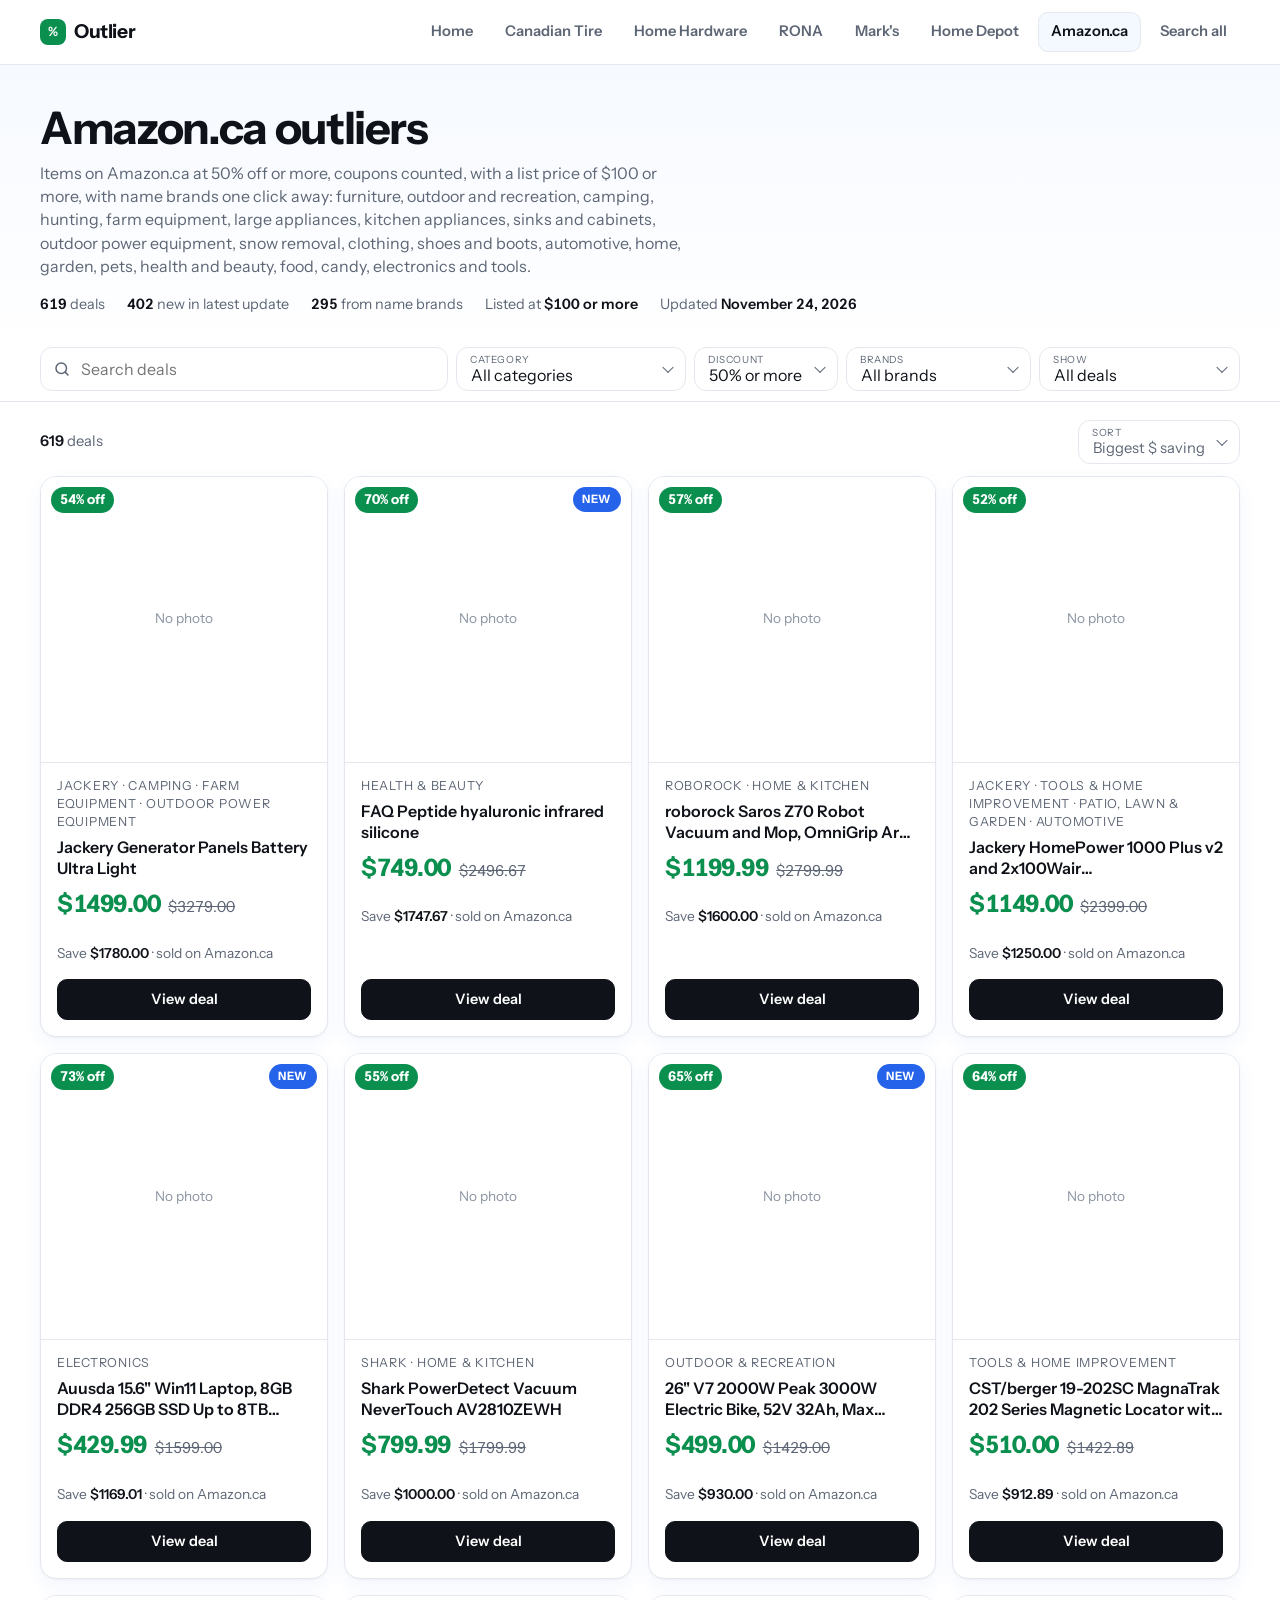
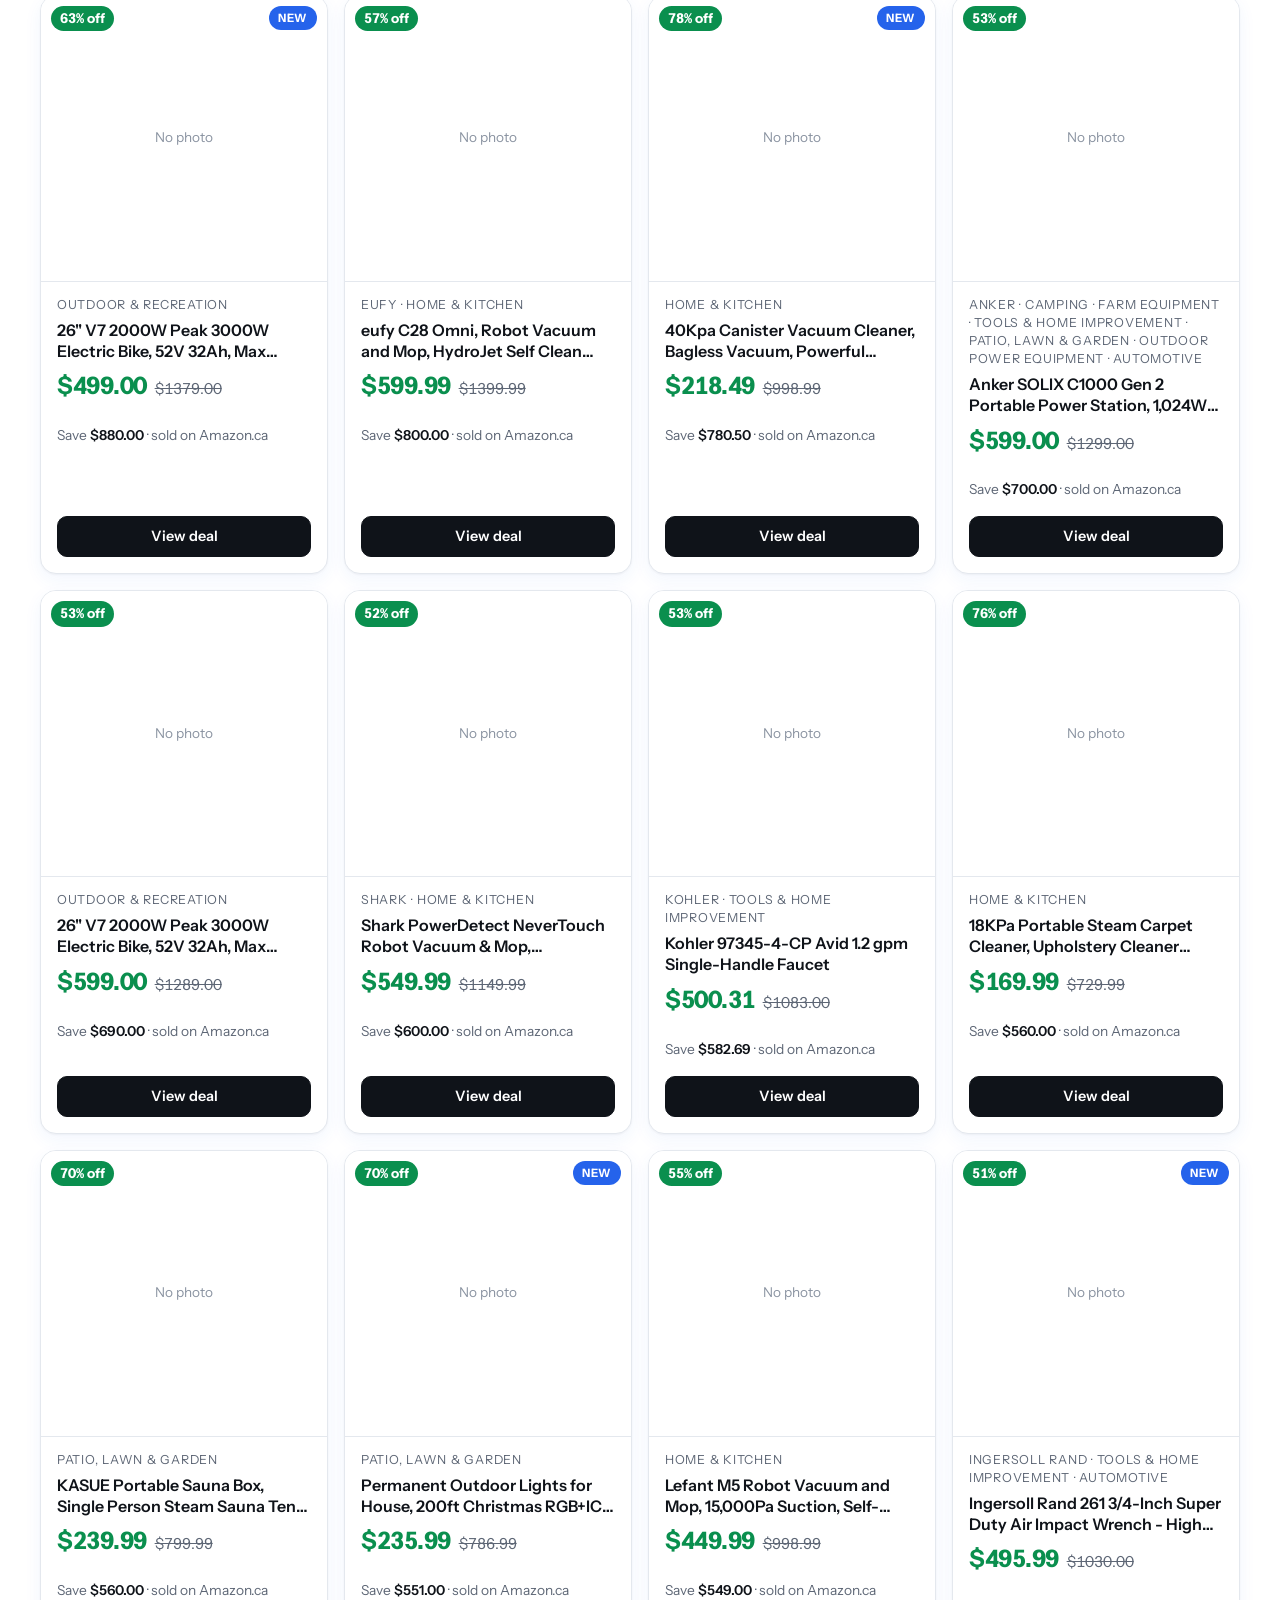
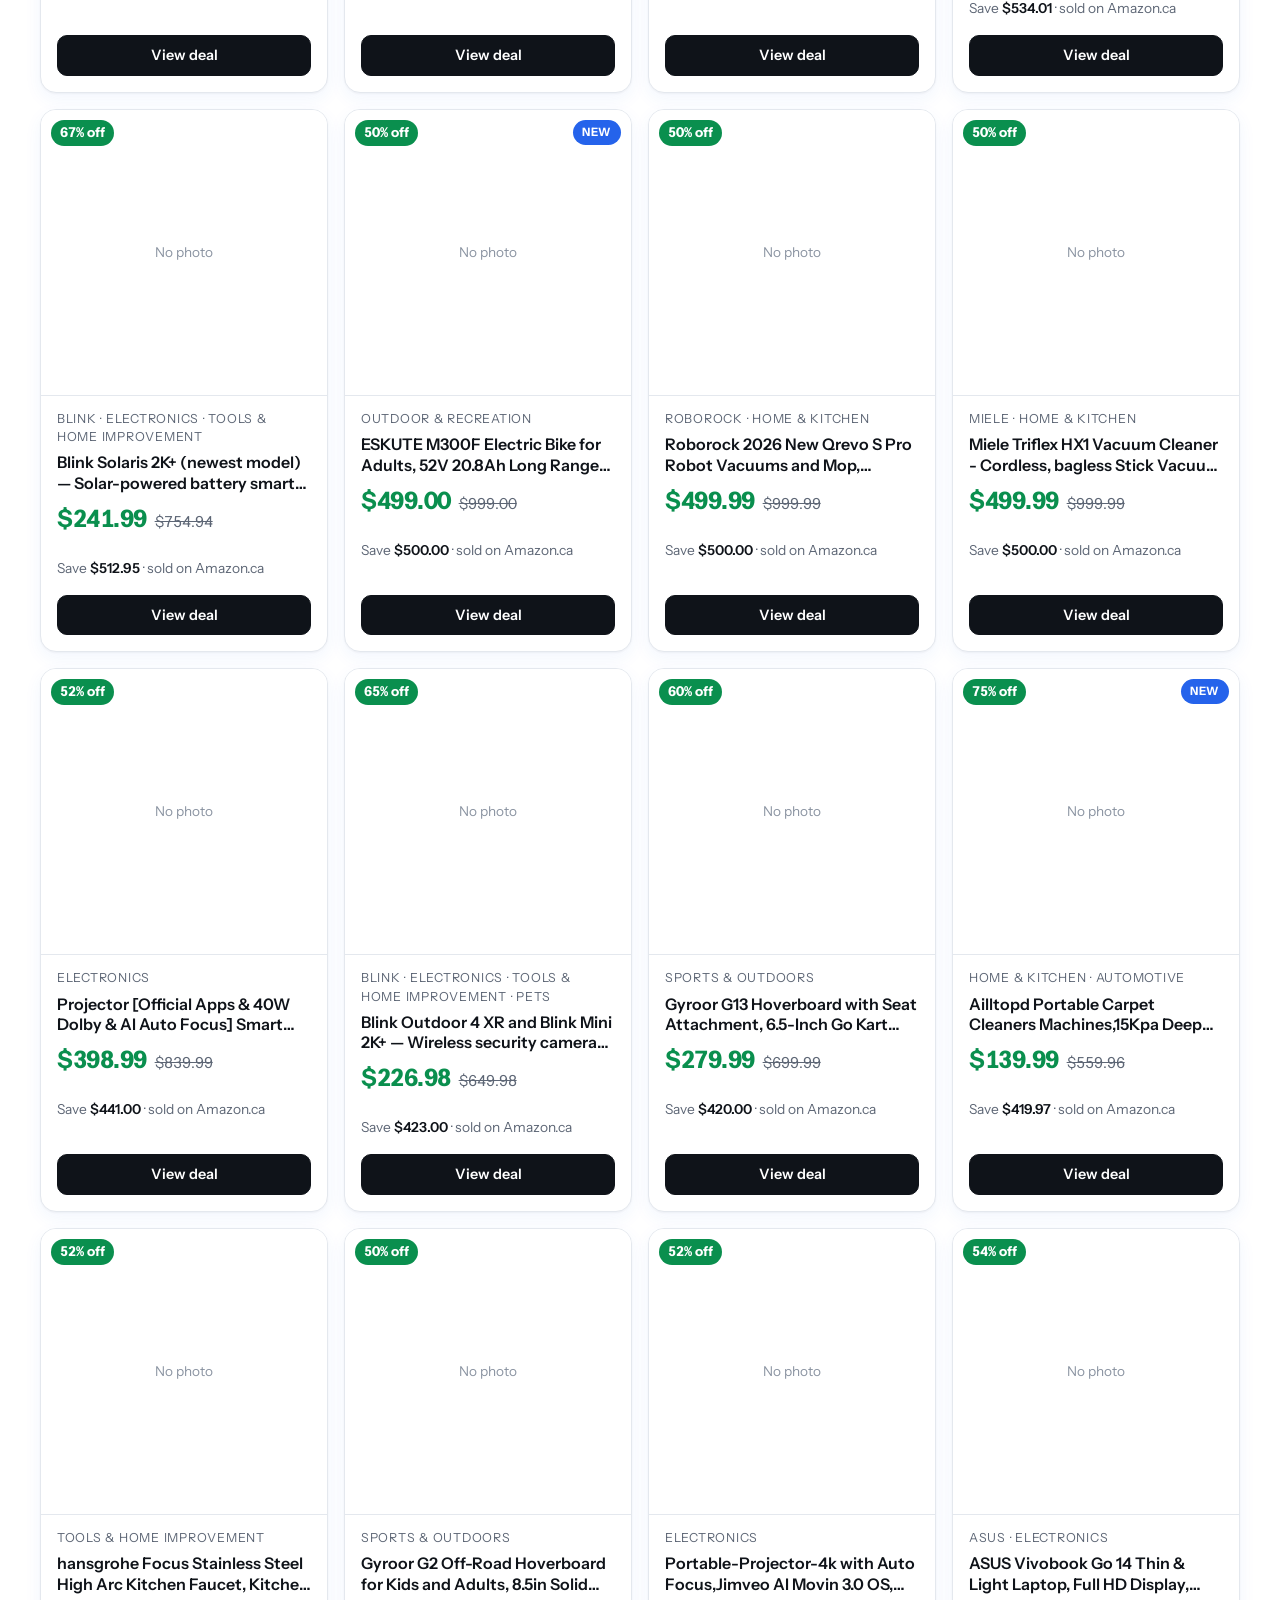
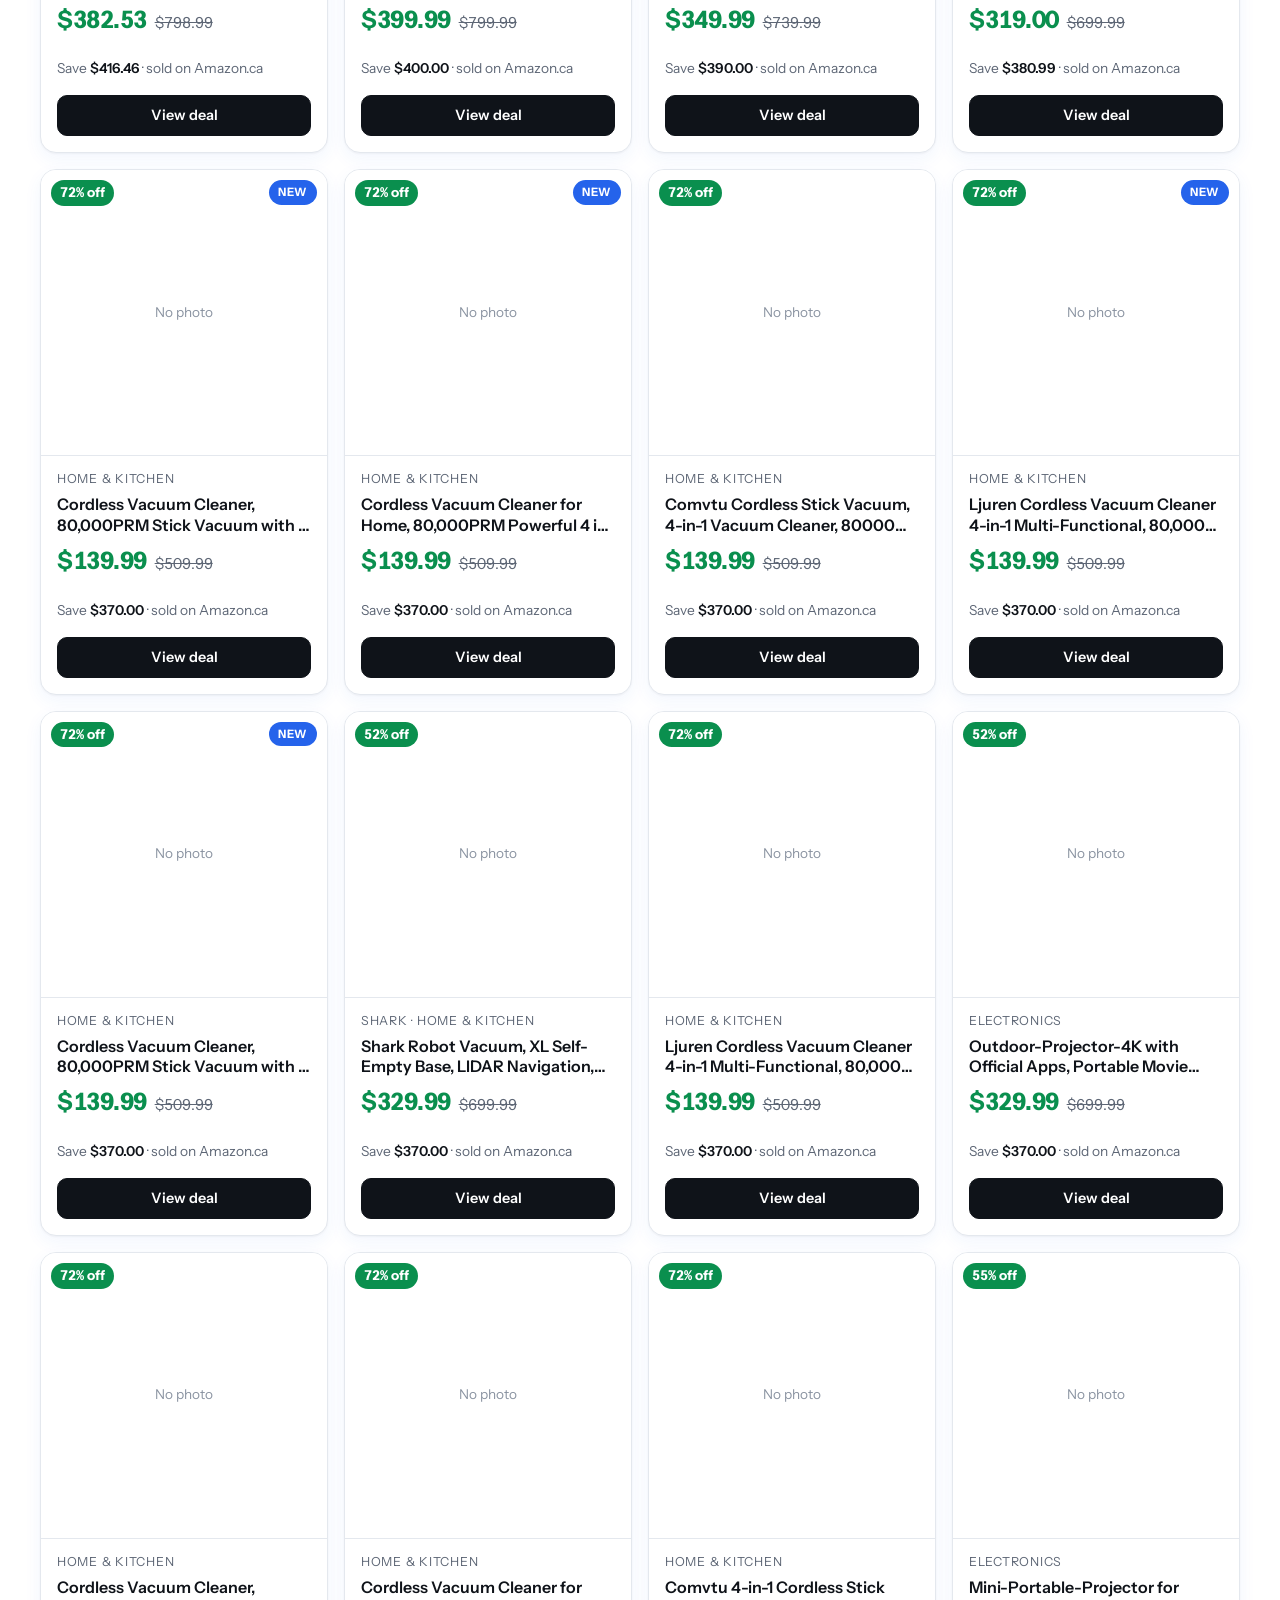
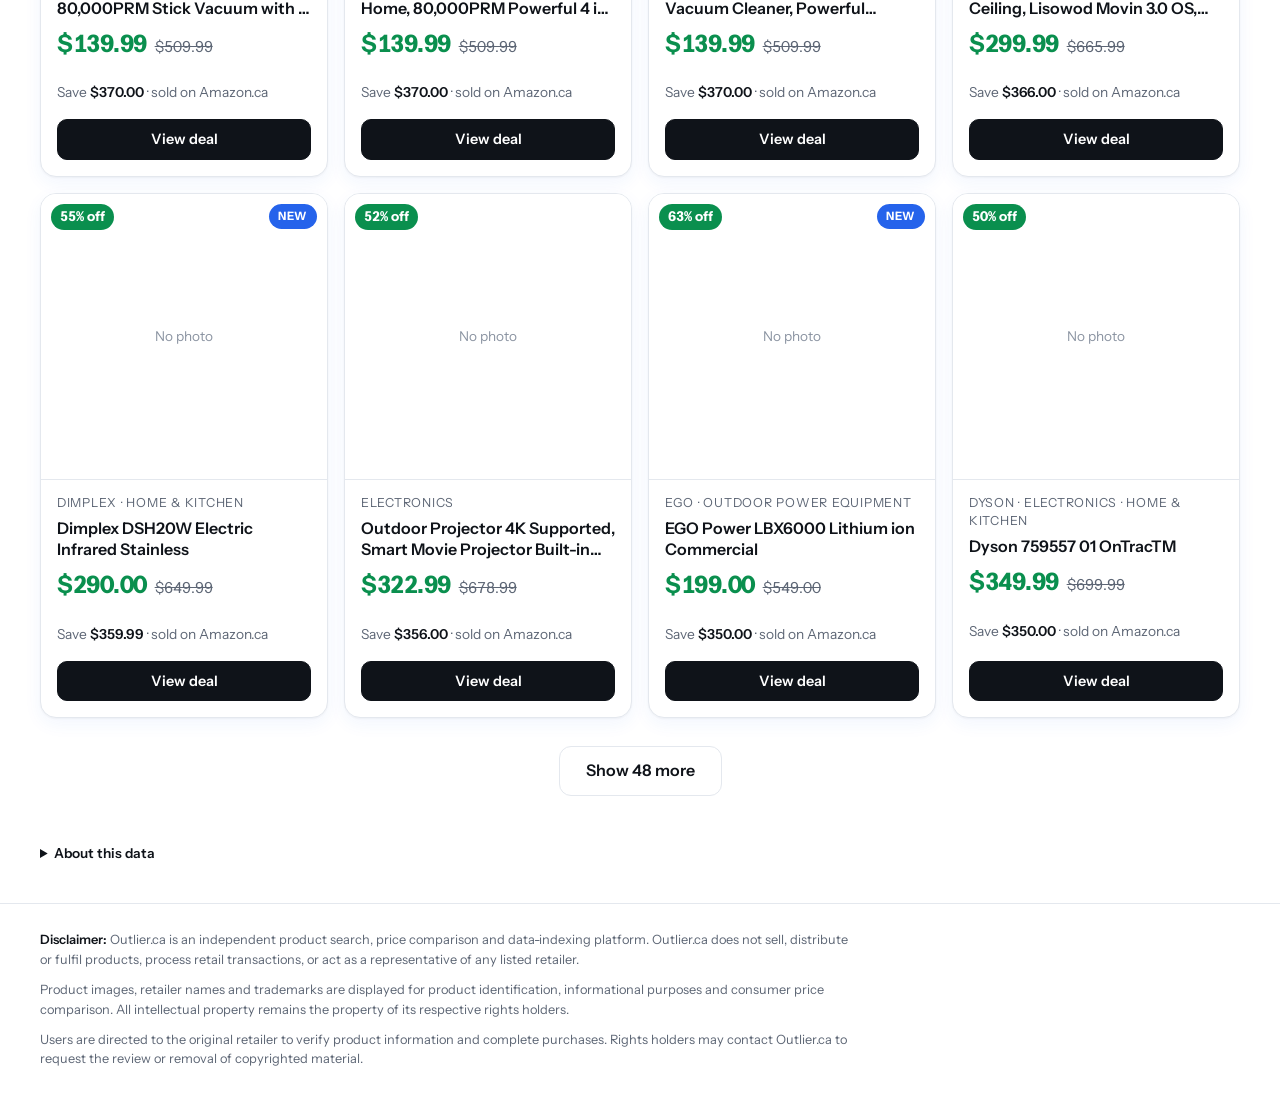
==== amazon/index.html @ 8cca106b "Amazon: add food and candy (search groups, Grocery dept, stricter list-price cap) Co-Authored-By: Cl" ====
<!DOCTYPE html>
<html lang="en">
<head>
<meta charset="utf-8">
<meta name="viewport" content="width=device-width, initial-scale=1">
<title>Amazon.ca deals at 50% off or more, items listed at $100 or more | Outlier</title>
<meta name="description" content="Items on Amazon.ca at 50% off or more (coupons counted) with a list price of $100 or more: furniture, outdoor, camping, hunting, farm equipment, large appliances, kitchen appliances, sinks and cabinets, outdoor power equipment, snow removal, clothing, shoes and boots, automotive, home, garden, pets, health and beauty, food, candy, electronics and tools.">
<link rel="preconnect" href="https://fonts.googleapis.com">
<link rel="preconnect" href="https://fonts.gstatic.com" crossorigin>
<link href="https://fonts.googleapis.com/css2?family=Instrument+Sans:wght@400;500;600;700&display=swap" rel="stylesheet">
<link rel="stylesheet" href="../assets/site.css?v=5">
</head>
<body>
<header class="site">
  <div class="wrap">
    <a class="brand-link" href="../"><i aria-hidden="true"></i>Outlier</a>
    <nav class="menu" id="menu" aria-label="Stores"></nav>
  </div>
</header>
<script src="../assets/nav.js?v=3" data-base="../" data-here="amazon" defer></script>

<header class="wrap hero">
  <h1>Amazon.ca outliers</h1>
  <p>Items on Amazon.ca at 50% off or more, coupons counted, with a list price of $100 or more, with name brands one click away: furniture, outdoor and recreation, camping, hunting, farm equipment, large appliances, kitchen appliances, sinks and cabinets, outdoor power equipment, snow removal, clothing, shoes and boots, automotive, home, garden, pets, health and beauty, food, candy, electronics and tools.</p>
  <div class="stats" id="stats" aria-live="polite">Loading deals…</div>
</header>

<section class="controls" aria-label="Filters">
  <div class="wrap">
    <div class="row">
      <label class="search">
        <span class="sr" hidden>Search</span>
        <svg viewBox="0 0 24 24" fill="none" stroke="currentColor" stroke-width="2" stroke-linecap="round" aria-hidden="true"><circle cx="11" cy="11" r="7"/><path d="m20 20-3.5-3.5"/></svg>
        <input type="search" id="q" placeholder="Search deals" autocomplete="off" aria-label="Search products, brands or SKUs">
      </label>
      <div class="sel labeled cat"><span class="tag">Category</span><select id="cat" aria-label="Category"></select></div>
      <div class="sel labeled"><span class="tag">Discount</span><select id="minpct" aria-label="Minimum discount">
        <option value="50" selected>50% or more</option>
        <option value="60">60% or more</option>
        <option value="70">70% or more</option>
        <option value="80">80% or more</option>
        <option value="90">90% or more</option>
      </select></div>
      <div class="sel labeled"><span class="tag">Brands</span><select id="brands" aria-label="Brands">
        <option value="0" selected>All brands</option>
        <option value="1">Name brands only</option>
      </select></div>
      <div class="sel labeled"><span class="tag">Show</span><select id="when" aria-label="Show only new deals">
        <option value="0" selected>All deals</option>
        <option value="1">New in latest update</option>
        <option value="3">New in last 3 days</option>
        <option value="7">New in last 7 days</option>
      </select></div>
    </div>
  </div>
</section>

<main class="wrap">
  <div class="status">
    <span id="count" aria-live="polite"></span>
    <div class="sel labeled"><span class="tag">Sort</span><select id="sort" aria-label="Sort by">
      <option value="save">Biggest $ saving</option>
      <option value="pct">Biggest % off</option>
      <option value="low">Lowest price</option>
    </select></div>
  </div>
  <div class="grid" id="list"></div>
  <button class="more" id="more" type="button" hidden>Show more</button>
  <footer>
    <details>
      <summary>About this data</summary>
      <p id="foot"></p>
    </details>
  </footer>
</main>

<script>
(function () {
  const $ = (id) => document.getElementById(id);
  const fmt = (n) => n == null ? '' : '$' + n.toFixed(2);
  const offLabel = (d) => Math.max(50, Math.floor(d.raw * 100 + 0.05)) + '%';
  const esc = (s) => String(s == null ? '' : s).replace(/[&<>"']/g, c => ({ '&': '&amp;', '<': '&lt;', '>': '&gt;', '"': '&quot;', "'": '&#39;' }[c]));
  const PAGE = 48;
  let D = null, ITEMS = [], shown = PAGE;
  const state = { q: '', cat: -1, minpct: 50, sort: 'save', when: 0, brands: 0 };

  try { const saved = JSON.parse(localStorage.getItem('amOutlierFilters1') || 'null'); if (saved) Object.assign(state, saved, { q: '' }); } catch (e) {}
  if (/[?&]new=1(&|$)/.test(location.search)) state.when = 1;
  function persist() { try { localStorage.setItem('amOutlierFilters1', JSON.stringify({ minpct: state.minpct, sort: state.sort, brands: state.brands })); } catch (e) {} }

  // Photos: the scan stores https://m.media-amazon.com/images/I/<id>.jpg; Amazon's size suffix gives a 400 px copy.
  function imgUrl(v) {
    const m = typeof v === 'string' && v.match(/^https:\/\/m\.media-amazon\.com\/images\/I\/([A-Za-z0-9%+_\-]+)\.(jpg|png)$/);
    return m ? 'https://m.media-amazon.com/images/I/' + m[1] + '._AC_UL400_.' + m[2] : '';
  }

  function prepare(data) {
    D = data;
    ITEMS = data.items.map(r => {
      const d = r[7][0];
      const raw = d[3] ? 1 - d[1] / d[3] : 0;
      const deal = { sale: d[1], orig: d[3], raw, pct: Math.round(raw * 1000) / 10 };
      return { code: r[0], title: r[1], url: r[2], brand: r[3] || '', cats: r[5], note: typeof r[10] === 'string' ? r[10] : '', img: imgUrl(r[8]), deal, first: typeof r[9] === 'string' ? r[9] : '', hay: (r[1] + ' ' + (r[3] || '') + ' ' + r[0]).toLowerCase() };
    });
  }

  // "New" = first seen in the daily refresh (build_data.py stores the date in row[9]; empty = unknown, never new).
  const latestDay = () => String(D.generated || '').slice(0, 10);
  const isNew = (it) => !!it.first && it.first >= latestDay();
  function sinceDate(n) {
    if (!n) return '';
    const t = new Date(latestDay() + 'T00:00:00Z');
    if (isNaN(t)) return '';
    t.setUTCDate(t.getUTCDate() - (n - 1));
    return t.toISOString().slice(0, 10);
  }
  const emptyHint = () => state.when
    ? (ITEMS.some(i => i.first) ? 'Nothing new matches these filters. Try a longer window or loosen the other filters.' : 'New-deal tracking starts with the next daily update, so nothing is marked new yet. Check back tomorrow.')
    : 'Try a lower discount or a different category.';

  function compute() {
    const since = sinceDate(state.when);
    const terms = state.q.trim().toLowerCase().split(/\s+/).filter(Boolean);
    const catCounts = new Array(D.cats.length).fill(0);
    let allCount = 0;
    const out = [];
    for (const it of ITEMS) {
      if (since && !(it.first && it.first >= since)) continue;
      if (terms.length && !terms.every(t => it.hay.includes(t))) continue;
      if (it.deal.raw * 100 < state.minpct - 0.05) continue;
      if (state.brands && !it.brand) continue;
      it.cats.forEach(c => catCounts[c]++);
      allCount++;
      if (state.cat >= 0 && !it.cats.includes(state.cat)) continue;
      out.push(it);
    }
    const by = {
      pct: (a, b) => b.deal.pct - a.deal.pct || b.deal.orig - a.deal.orig,
      save: (a, b) => (b.deal.orig - b.deal.sale) - (a.deal.orig - a.deal.sale),
      low: (a, b) => a.deal.sale - b.deal.sale
    };
    out.sort(by[state.sort] || by.save);
    return { out, catCounts, allCount };
  }

  function renderCats(counts) {
    const order = D.cats.map((c, i) => i).sort((x, y) => counts[y] - counts[x]);
    const opt = (i, label, n) => `<option value="${i}"${state.cat === i ? ' selected' : ''}>${esc(label)} (${n.toLocaleString()})</option>`;
    $('cat').innerHTML = `<option value="-1"${state.cat === -1 ? ' selected' : ''}>All categories</option>` + order.filter(i => counts[i] > 0 || state.cat === i).map(i => opt(i, D.cats[i], counts[i])).join('');
  }

  const itemUrl = (it) => 'https://www.amazon.ca' + it.url;

  function card(it) {
    const url = itemUrl(it), d = it.deal;
    const fresh = isNew(it) ? '<span class="new">New</span>' : '';
    const media = it.img
      ? `<a class="media" href="${esc(url)}" target="_blank" rel="noopener" tabindex="-1" aria-hidden="true"><img src="${esc(it.img)}" alt="" width="400" height="400" loading="lazy" decoding="async" referrerpolicy="no-referrer"><span class="pct">${offLabel(d)} off</span>${fresh}</a>`
      : `<a class="media none" href="${esc(url)}" target="_blank" rel="noopener" tabindex="-1" aria-hidden="true"><span class="pct">${offLabel(d)} off</span>${fresh}</a>`;
    const cats = it.cats.map(c => D.cats[c]).filter(Boolean).join(' · ');
    const noteTxt = it.note === 'coupon applied' ? 'price includes a coupon' : it.note ? 'after ' + it.note + ' (clip it on Amazon)' : '';
    const coupon = noteTxt ? ` · <b>${esc(noteTxt)}</b>` : '';
    return `<article class="card">${media}
      <div class="body">
        <p class="brand">${esc(it.brand || cats)}${it.brand && cats ? ' · ' + esc(cats) : ''}</p>
        <h2><a href="${esc(url)}" target="_blank" rel="noopener">${esc(it.title)}</a></h2>
        <p class="price"><strong>${fmt(d.sale)}</strong><s>${fmt(d.orig)}</s></p>
        <p class="where">Save <b>${fmt(d.orig - d.sale)}</b> · sold on Amazon.ca${coupon}</p>
        <div class="actions"><a class="btn" href="${esc(url)}" target="_blank" rel="noopener">View deal</a></div>
      </div></article>`;
  }

  function render(resetPage) {
    if (!D) return;
    if (resetPage) shown = PAGE;
    const { out, catCounts } = compute();
    renderCats(catCounts);
    $('count').innerHTML = `<b>${out.length.toLocaleString()}</b> deal${out.length === 1 ? '' : 's'}`;
    $('list').innerHTML = out.length
      ? out.slice(0, shown).map(card).join('')
      : '<div class="empty" style="grid-column:1/-1"><b>No deals match</b>' + emptyHint() + '</div>';
    const more = $('more');
    more.hidden = out.length <= shown;
    more.textContent = `Show ${Math.min(PAGE, out.length - shown)} more`;
  }

  function summary() {
    const when = new Date(D.generated);
    const day = when.toLocaleDateString('en-CA', { year: 'numeric', month: 'long', day: 'numeric' });
    const fresh = ITEMS.some(i => i.first) ? `<span><b>${ITEMS.filter(isNew).length.toLocaleString()}</b> new in latest update</span>` : '';
    $('stats').innerHTML = `<span><b>${ITEMS.length.toLocaleString()}</b> deals</span>${fresh}<span><b>${ITEMS.filter(i => i.brand).length.toLocaleString()}</b> from name brands</span><span>Listed at <b>$100 or more</b></span><span>Updated <b>${esc(day)}</b></span>`;
    $('foot').innerHTML = `Prices and photos come from Amazon.ca, scanned ${esc(when.toLocaleString('en-CA'))}, while signed out and with no delivery address set. Amazon has one price for the whole country, so there are no store filters here. Amazon has no "% off" filter, so each scan reads Amazon's deals list plus Amazon search results for a fixed set of furniture, outdoor, camping, hunting, farm, large appliance, kitchen appliance, sink, cabinet, outdoor power equipment, snow removal, clothing, shoe and boot, automotive, home, garden, pet, health and beauty, food, candy, electronics and tool searches. It shows items whose list price is $100 or more and whose price is 50% off or more of it, with any coupon counted; items whose title starts with a recognised brand are labelled with it and can be isolated with the Brands filter. Items from lesser-known sellers are included too, and their list prices are the least reliable, so check the real price before you buy. It is a sample of Amazon, not every product. The crossed-out price is the list price Amazon shows, which is not always what the item recently sold for. A coupon only applies once you clip it on the product page. Amazon deals can sell out or end within hours, and the price and any coupon can differ at checkout, so check before you buy. This page does not use affiliate links. Product photos load from Amazon's image servers and belong to Amazon and its sellers. This is an independent tool and is not affiliated with Amazon.`;
  }

  function wire() {
    const set = (k, v) => { state[k] = v; persist(); render(true); };
    let t = null;
    $('q').addEventListener('input', e => { clearTimeout(t); t = setTimeout(() => set('q', e.target.value), 150); });
    $('minpct').addEventListener('change', e => set('minpct', +e.target.value));
    $('sort').addEventListener('change', e => set('sort', e.target.value));
    $('brands').addEventListener('change', e => set('brands', +e.target.value));
    $('when').addEventListener('change', e => set('when', +e.target.value));
    $('cat').addEventListener('change', e => set('cat', +e.target.value));
    $('more').addEventListener('click', () => { shown += PAGE; render(false); });
    $('list').addEventListener('error', e => { const t = e.target; if (t && t.tagName === 'IMG') { const box = t.parentNode; if (box) box.classList.add('none'); t.remove(); } }, true);
    if (![50, 60, 70, 80, 90].includes(state.minpct)) state.minpct = 50;
    if (!['save', 'pct', 'low'].includes(state.sort)) state.sort = 'save';
    if (![0, 1, 3, 7].includes(state.when)) state.when = 0;
    if (![0, 1].includes(state.brands)) state.brands = 0;
    $('brands').value = String(state.brands);
    $('when').value = String(state.when);
    $('minpct').value = String(state.minpct); $('sort').value = state.sort;
  }

  fetch('../data/amazon/deals.json').then(r => { if (!r.ok) throw new Error('HTTP ' + r.status); return r.json(); })
    .then(data => { prepare(data); wire(); summary(); render(true); })
    .catch(err => { $('stats').textContent = 'The deals could not load (' + err.message + '). Reload the page to try again.'; });
})();
</script>
<footer class="legal">
  <div class="wrap">
    <p><strong>Disclaimer:</strong> Outlier.ca is an independent product search, price comparison and data-indexing platform. Outlier.ca does not sell, distribute or fulfil products, process retail transactions, or act as a representative of any listed retailer.</p>
    <p>Product images, retailer names and trademarks are displayed for product identification, informational purposes and consumer price comparison. All intellectual property remains the property of its respective rights holders.</p>
    <p>Users are directed to the original retailer to verify product information and complete purchases. Rights holders may contact Outlier.ca to request the review or removal of copyrighted material.</p>
  </div>
</footer>
</body>
</html>
---- assets/site.css ----
:root {
  --bg: #ffffff;
  --card: #ffffff;
  --ink: #0f1319;
  --muted: #5d6675;
  --line: #e4e8ee;
  --accent: #2563eb;
  --save: #0a8f4e;
  --save-soft: #e3f6ec;
  --rare: #c2410c;
  --rare-soft: #fff0e6;
  --tint: #f4f8ff;
  --shadow: 0 1px 2px rgba(15, 19, 25, .04), 0 6px 18px rgba(37, 99, 235, .06);
  --font: "Instrument Sans", system-ui, -apple-system, "Segoe UI", Roboto, Helvetica, Arial, sans-serif;
  color-scheme: light;
}
* { box-sizing: border-box; }
html { -webkit-text-size-adjust: 100%; }
body { margin: 0; color: var(--ink); font: 400 16px/1.45 var(--font); }
a { color: inherit; }
button, input, select { font: inherit; color: inherit; }
:focus-visible { outline: 2px solid var(--accent); outline-offset: 2px; border-radius: 6px; }

.wrap { max-width: 1240px; margin: 0 auto; padding: 0 20px; }

/* Header */
.hero { padding-block: 40px 20px; }
body { background: linear-gradient(180deg, var(--tint) 0, #fff 360px) no-repeat; background-color: #fff; }
.hero h1 { margin: 0; font-size: clamp(1.9rem, 4.5vw, 2.8rem); line-height: 1.05; letter-spacing: -.03em; font-weight: 700; text-wrap: balance; }
.hero p { margin: 10px 0 0; color: var(--muted); max-width: 60ch; text-wrap: pretty; }
.stats { display: flex; flex-wrap: wrap; gap: 6px 22px; margin-top: 16px; font-size: .9rem; color: var(--muted); }
.stats b { color: var(--ink); font-weight: 600; font-variant-numeric: tabular-nums; }

/* Controls */
.controls { position: sticky; top: 0; z-index: 5; background: rgba(255, 255, 255, .92); backdrop-filter: blur(10px); border-bottom: 1px solid var(--line); padding: 12px 0 10px; }
.row { display: flex; flex-wrap: wrap; gap: 8px; align-items: center; }
.search { flex: 1 1 150px; position: relative; }
.search input { width: 100%; height: 44px; border: 1px solid var(--line); background: var(--card); border-radius: 12px; padding: 0 14px 0 40px; }
.search svg { position: absolute; left: 13px; top: 50%; translate: 0 -50%; width: 18px; height: 18px; color: var(--muted); pointer-events: none; }
.sel { position: relative; }
.sel select { appearance: none; height: 44px; border: 1px solid var(--line); background: var(--card); border-radius: 12px; padding: 0 34px 0 14px; max-width: 230px; cursor: pointer; }
.sel::after { content: ""; position: absolute; right: 14px; top: 50%; width: 7px; height: 7px; border-right: 1.5px solid var(--muted); border-bottom: 1.5px solid var(--muted); translate: 0 -70%; rotate: 45deg; pointer-events: none; }
.sel select:disabled { opacity: .45; cursor: not-allowed; }
.sel .tag { position: absolute; left: 14px; top: 5px; font-size: .62rem; text-transform: uppercase; letter-spacing: .06em; color: var(--muted); pointer-events: none; }
.sel.labeled select { padding-top: 14px; padding-bottom: 0; height: 44px; }
.sel.labeled select { padding-left: 14px; }


.status { display: flex; justify-content: space-between; align-items: center; padding: 18px 0 12px; color: var(--muted); font-size: .92rem; }
.status b { color: var(--ink); font-weight: 600; }

/* Grid */
.grid { display: grid; grid-template-columns: repeat(auto-fill, minmax(236px, 1fr)); gap: 16px; }
.card { background: var(--card); border: 1px solid var(--line); border-radius: 16px; overflow: hidden; display: flex; flex-direction: column; box-shadow: var(--shadow); transition: border-color .15s, transform .15s; }
.card:hover { border-color: color-mix(in srgb, var(--ink) 28%, var(--line)); transform: translateY(-2px); }
.media { position: relative; display: block; aspect-ratio: 1; background: #fff; border-bottom: 1px solid var(--line); }
/* Every photo sits in the same square frame. It shrinks to fit but is never stretched past its real size,
   so small photos stay sharp (centred at their own size) instead of being blown up. */
.media img { position: absolute; inset: 14px; margin: auto; width: auto; height: auto; max-width: calc(100% - 28px); max-height: calc(100% - 28px); object-fit: contain; display: block; }
.media.none::after { content: "No photo"; position: absolute; inset: 0; display: grid; place-items: center; color: #8a93a1; font-size: .85rem; }
.pct { position: absolute; top: 10px; left: 10px; background: var(--save); color: #fff; font-weight: 700; font-size: .85rem; padding: 3px 9px; border-radius: 999px; font-variant-numeric: tabular-nums; }
.rare { position: absolute; bottom: 10px; left: 10px; background: var(--rare-soft); color: var(--rare); font-weight: 600; font-size: .75rem; padding: 3px 9px; border-radius: 999px; }
.body { padding: 14px 16px 16px; display: flex; flex-direction: column; gap: 6px; flex: 1; }
.brand { margin: 0; font-size: .78rem; text-transform: uppercase; letter-spacing: .06em; color: var(--muted); min-height: 1.1em; }
.card h2 { margin: 0; font-size: 1rem; line-height: 1.3; font-weight: 600; display: -webkit-box; -webkit-line-clamp: 2; line-clamp: 2; -webkit-box-orient: vertical; overflow: hidden; }
.card h2 a { text-decoration: none; }
.card h2 a:hover { text-decoration: underline; }
.price { display: flex; align-items: baseline; gap: 8px; margin-top: 2px; font-variant-numeric: tabular-nums; }
.price strong { font-size: 1.5rem; font-weight: 700; letter-spacing: -.02em; color: var(--save); }
.price s { color: var(--muted); font-size: .95rem; }
.price small { color: var(--muted); font-size: .8rem; font-weight: 500; letter-spacing: 0; }
.where { margin: 0; font-size: .86rem; color: var(--muted); }
.where b { color: var(--ink); font-weight: 600; }
.actions { margin-top: auto; padding-top: 10px; display: flex; gap: 8px; }
.btn { flex: 1; text-align: center; text-decoration: none; border-radius: 10px; padding: 9px 12px; font-weight: 600; font-size: .9rem; border: 1px solid var(--ink); background: var(--ink); color: var(--bg); cursor: pointer; }
.btn:hover { opacity: .88; }
.btn.ghost { background: transparent; color: var(--ink); border-color: var(--line); }
.btn.ghost:hover { border-color: var(--muted); opacity: 1; }

.more { display: block; margin: 28px auto 0; padding: 12px 26px; border-radius: 12px; border: 1px solid var(--line); background: var(--card); font-weight: 600; cursor: pointer; }
.more:hover { border-color: var(--muted); }
.empty { text-align: center; padding: 60px 20px; color: var(--muted); background: var(--card); border: 1px dashed var(--line); border-radius: 16px; }
.empty b { display: block; color: var(--ink); font-size: 1.1rem; margin-bottom: 4px; }

/* Store dialog */
dialog { width: min(640px, calc(100vw - 24px)); max-height: min(80vh, 720px); padding: 0; border: 1px solid var(--line); border-radius: 18px; background: var(--card); color: var(--ink); box-shadow: 0 24px 64px rgba(0, 0, 0, .3); }
dialog:modal { overscroll-behavior: contain; }
dialog::backdrop { background: rgba(10, 14, 20, .5); backdrop-filter: blur(2px); overflow: hidden; overscroll-behavior: contain; }
.dhead { display: flex; justify-content: space-between; gap: 12px; align-items: flex-start; padding: 18px 20px 12px; border-bottom: 1px solid var(--line); position: sticky; top: 0; background: var(--card); }
.dhead h3 { margin: 0; font-size: 1.05rem; line-height: 1.3; }
.dhead p { margin: 2px 0 0; color: var(--muted); font-size: .88rem; }
.x { flex: none; width: 36px; height: 36px; border-radius: 10px; border: 1px solid var(--line); background: transparent; cursor: pointer; font-size: 1.2rem; line-height: 1; }
.stores { list-style: none; margin: 0; padding: 4px 20px 16px; }
.stores li { display: grid; grid-template-columns: 1fr auto; gap: 2px 14px; padding: 12px 0; border-bottom: 1px solid var(--line); }
.stores li:last-child { border-bottom: 0; }
.stores .nm { font-weight: 600; }
.stores .ad { color: var(--muted); font-size: .85rem; grid-column: 1; }
.stores .pr { text-align: right; font-variant-numeric: tabular-nums; font-weight: 700; color: var(--save); }
.stores .pr s { color: var(--muted); font-weight: 400; font-size: .85rem; margin-left: 6px; }
.stores .st { text-align: right; color: var(--muted); font-size: .85rem; }
.stores .go { grid-column: 1 / -1; font-size: .88rem; color: var(--accent); font-weight: 600; text-decoration: none; margin-top: 2px; }
.stores .go:hover { text-decoration: underline; }

footer { margin: 48px 0 40px; color: var(--muted); font-size: .85rem; }
footer details { max-width: 80ch; }
footer summary { cursor: pointer; font-weight: 600; color: var(--ink); }
footer p { margin: 10px 0 0; }

@media (max-width: 640px) {
  .wrap { padding: 0 14px; }
  .hero { padding-block: 26px 14px; }
  .controls { position: static; backdrop-filter: none; }
  .grid { grid-template-columns: repeat(2, 1fr); gap: 10px; }
  .body { padding: 10px 12px 12px; }
  .price strong { font-size: 1.25rem; }
  .media img { inset: 8px; max-width: calc(100% - 16px); max-height: calc(100% - 16px); }
  .actions { flex-direction: column; }
  .sel select { max-width: none; }
  .sel { flex: 1 1 calc(50% - 8px); }
  .sel.cat { flex-basis: 100%; }
  .sel select { width: 100%; }
}
@media (max-width: 380px) { .grid { grid-template-columns: 1fr; } }
@media (prefers-reduced-motion: reduce) { .card { transition: none; } .card:hover { transform: none; } }

/* Site header and retailer menu */
.site { border-bottom: 1px solid var(--line); background: #fff; }
.site .wrap { display: flex; align-items: center; justify-content: space-between; gap: 16px; min-height: 64px; }
.brand-link { font-weight: 700; font-size: 1.2rem; letter-spacing: -.02em; text-decoration: none; display: inline-flex; align-items: center; gap: 8px; }
.brand-link i { width: 26px; height: 26px; border-radius: 8px; background: var(--save); display: inline-block; position: relative; }
.brand-link i::after { content: "%"; position: absolute; inset: 0; display: grid; place-items: center; color: #fff; font-style: normal; font-size: .8rem; font-weight: 700; }
.menu { display: flex; align-items: center; gap: 6px; flex-wrap: wrap; justify-content: flex-end; }
.menu a { display: inline-flex; align-items: center; height: 40px; padding: 0 12px; border-radius: 10px; text-decoration: none; font-weight: 600; font-size: .92rem; color: var(--muted); border: 1px solid transparent; }
.menu a:hover { background: var(--tint); color: var(--ink); }
.menu a[aria-current="page"] { color: var(--ink); background: var(--tint); border-color: var(--line); }
.menu img { height: 24px; width: auto; max-width: 120px; display: block; }

/* Home gallery */
.home-hero { padding-block: 56px 28px; }
.home-hero h1 { margin: 0; font-size: clamp(2.2rem, 6vw, 3.6rem); line-height: 1.02; letter-spacing: -.035em; font-weight: 700; text-wrap: balance; }
.home-hero p { margin: 14px 0 0; color: var(--muted); max-width: 52ch; font-size: 1.08rem; text-wrap: pretty; }
.gallery-title { margin: 28px 0 14px; font-size: .8rem; text-transform: uppercase; letter-spacing: .08em; color: var(--muted); font-weight: 600; }
.gallery { display: grid; grid-template-columns: repeat(auto-fill, minmax(240px, 1fr)); gap: 16px; list-style: none; padding: 0; margin: 0 0 56px; }
.tile { display: flex; flex-direction: column; background: var(--card); border: 1px solid var(--line); border-radius: 18px; overflow: hidden; text-decoration: none; box-shadow: var(--shadow); transition: transform .15s, border-color .15s; height: 100%; }
a.tile:hover { transform: translateY(-3px); border-color: color-mix(in srgb, var(--ink) 28%, var(--line)); }
.tile .logo { aspect-ratio: 4 / 3; display: grid; place-items: center; padding: 28px; background: #fff; }
.tile .logo img { max-width: 78%; max-height: 78%; object-fit: contain; display: block; }
.tile .wordmark { font-size: 1.7rem; font-weight: 700; letter-spacing: -.03em; text-align: center; line-height: 1.1; }
.tile .cap { padding: 14px 18px 16px; border-top: 1px solid var(--line); display: flex; flex-direction: column; gap: 2px; }
.tile .cap b { font-size: 1rem; }
.tile .cap span { color: var(--muted); font-size: .88rem; }
.tile.soon { border-style: dashed; box-shadow: none; background: transparent; }
.tile.soon .logo { background: transparent; color: var(--muted); }
.tile.soon .wordmark { font-size: 1.1rem; font-weight: 600; color: var(--muted); }
.page-title { padding-block: 32px 18px; }
.page-title h1 { margin: 0; font-size: clamp(1.7rem, 4vw, 2.4rem); line-height: 1.05; letter-spacing: -.03em; font-weight: 700; }
.page-title p { margin: 8px 0 0; color: var(--muted); max-width: 60ch; }
@media (max-width: 640px) {
  .site .wrap { min-height: 56px; flex-wrap: wrap; row-gap: 0; padding-block: 8px 0; }
  .menu { order: 2; width: 100%; flex-wrap: nowrap; justify-content: flex-start; overflow-x: auto; scrollbar-width: none; padding-bottom: 8px; margin-inline: -4px; }
  .menu::-webkit-scrollbar { display: none; }
  .menu a { flex: none; height: 36px; }
  .home-hero { padding-block: 34px 18px; }
  .gallery { grid-template-columns: repeat(2, 1fr); gap: 10px; }
  .tile .logo { padding: 18px; }
  .tile .wordmark { font-size: 1.25rem; }
}

/* New-deal badge and cross-retailer search */
.new { position: absolute; top: 10px; right: 10px; background: var(--accent); color: #fff; font-weight: 700; font-size: .72rem; letter-spacing: .05em; text-transform: uppercase; padding: 4px 9px; border-radius: 999px; }
.brand .ret { color: var(--ink); font-weight: 700; }
.chips { display: flex; flex-wrap: wrap; gap: 6px; margin-top: 10px; }
.chip { display: inline-flex; align-items: center; gap: 6px; height: 34px; padding: 0 12px; border: 1px solid var(--line); border-radius: 999px; background: var(--card); font-size: .88rem; font-weight: 600; cursor: pointer; user-select: none; }
.chip input { accent-color: var(--accent); margin: 0; }
.chip:has(input:checked) { border-color: var(--accent); background: var(--tint); }
.chip small { color: var(--muted); font-weight: 500; font-variant-numeric: tabular-nums; }
.loadnote { color: var(--muted); font-size: .88rem; margin: 8px 0 0; min-height: 1.3em; }
.home-search { display: flex; gap: 8px; max-width: 560px; margin-top: 22px; }
.home-search .search { flex: 1; }
.home-search .btn { flex: none; border-radius: 12px; padding: 0 20px; height: 44px; }
.home-links { margin-top: 12px; font-size: .92rem; }
.home-links a { color: var(--accent); font-weight: 600; text-decoration: none; }
.home-links a:hover { text-decoration: underline; }

[hidden] { display: none !important; }

/* Site-wide disclaimer */
.legal { margin: 24px 0 0; padding: 26px 0 40px; border-top: 1px solid var(--line); font-size: .8rem; line-height: 1.55; color: var(--muted); }
.legal p { margin: 0 0 10px; max-width: 90ch; }
.legal strong { color: var(--ink); font-weight: 600; }
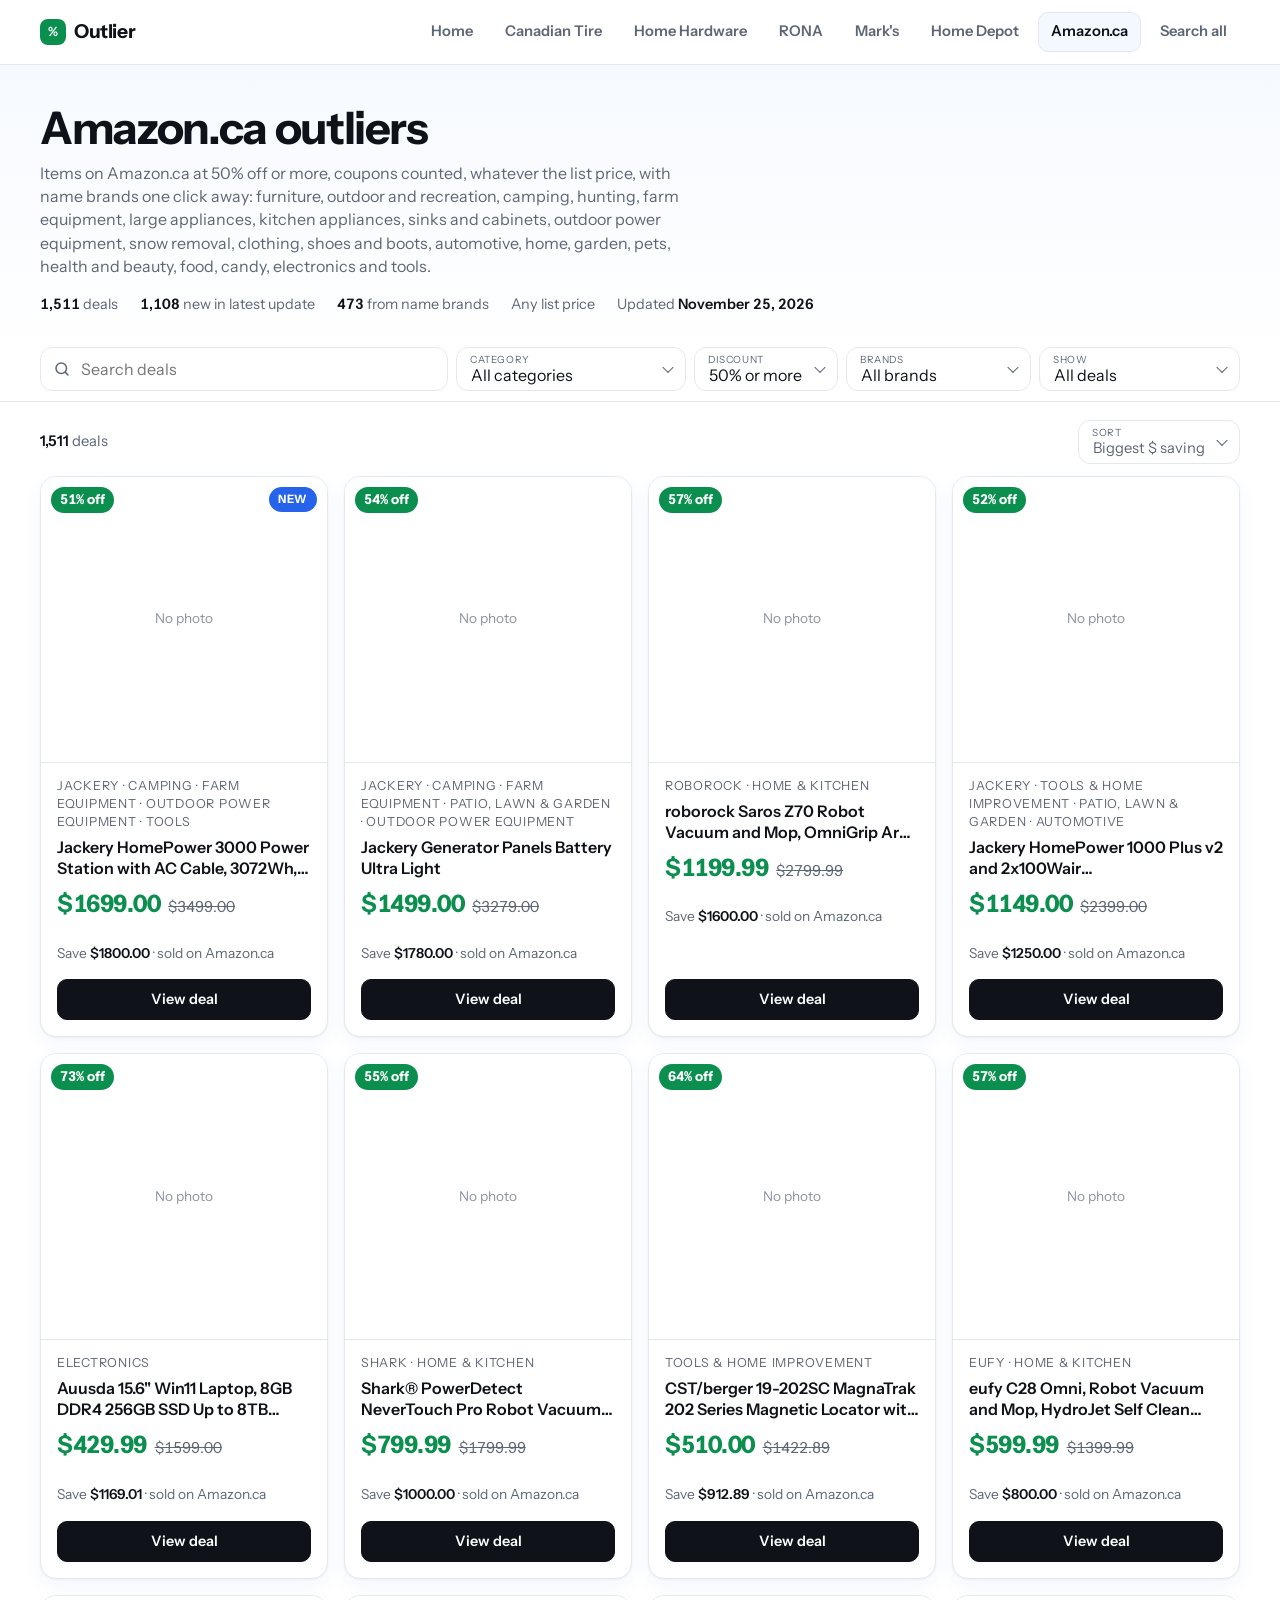
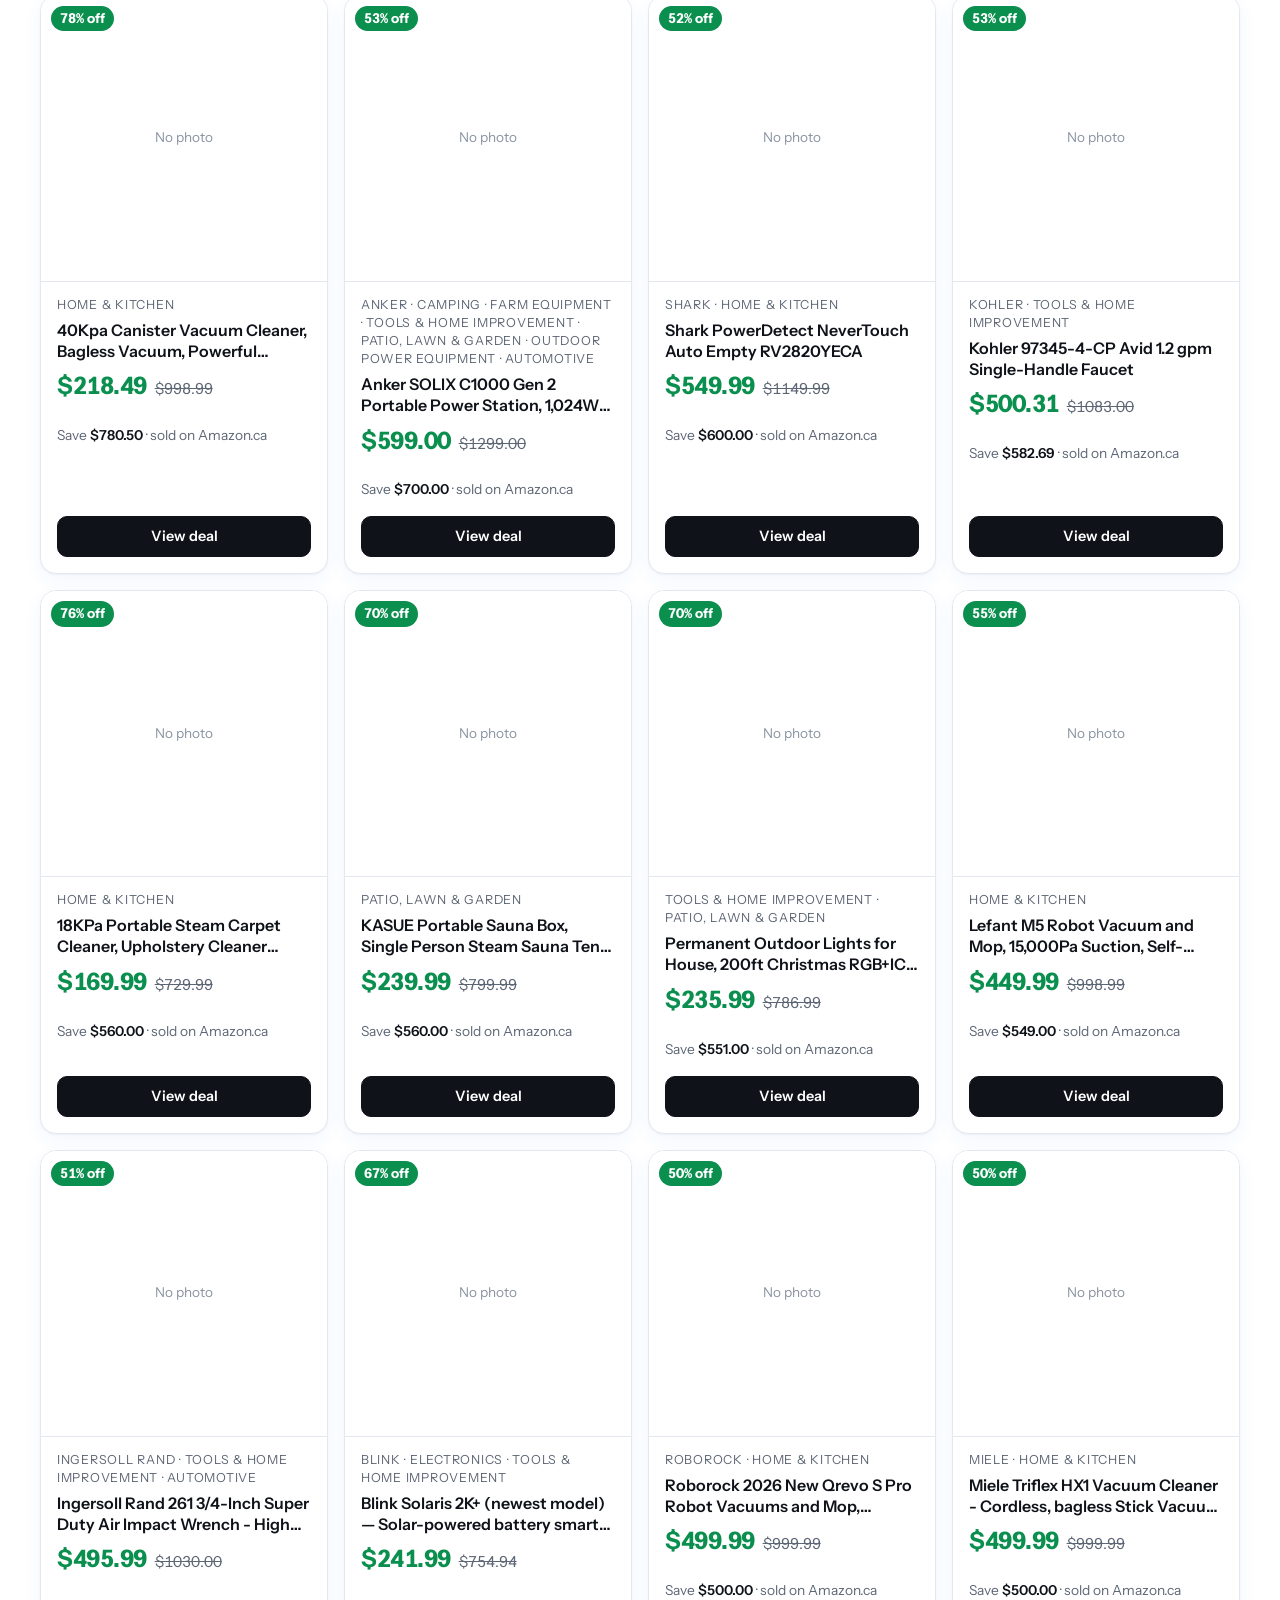
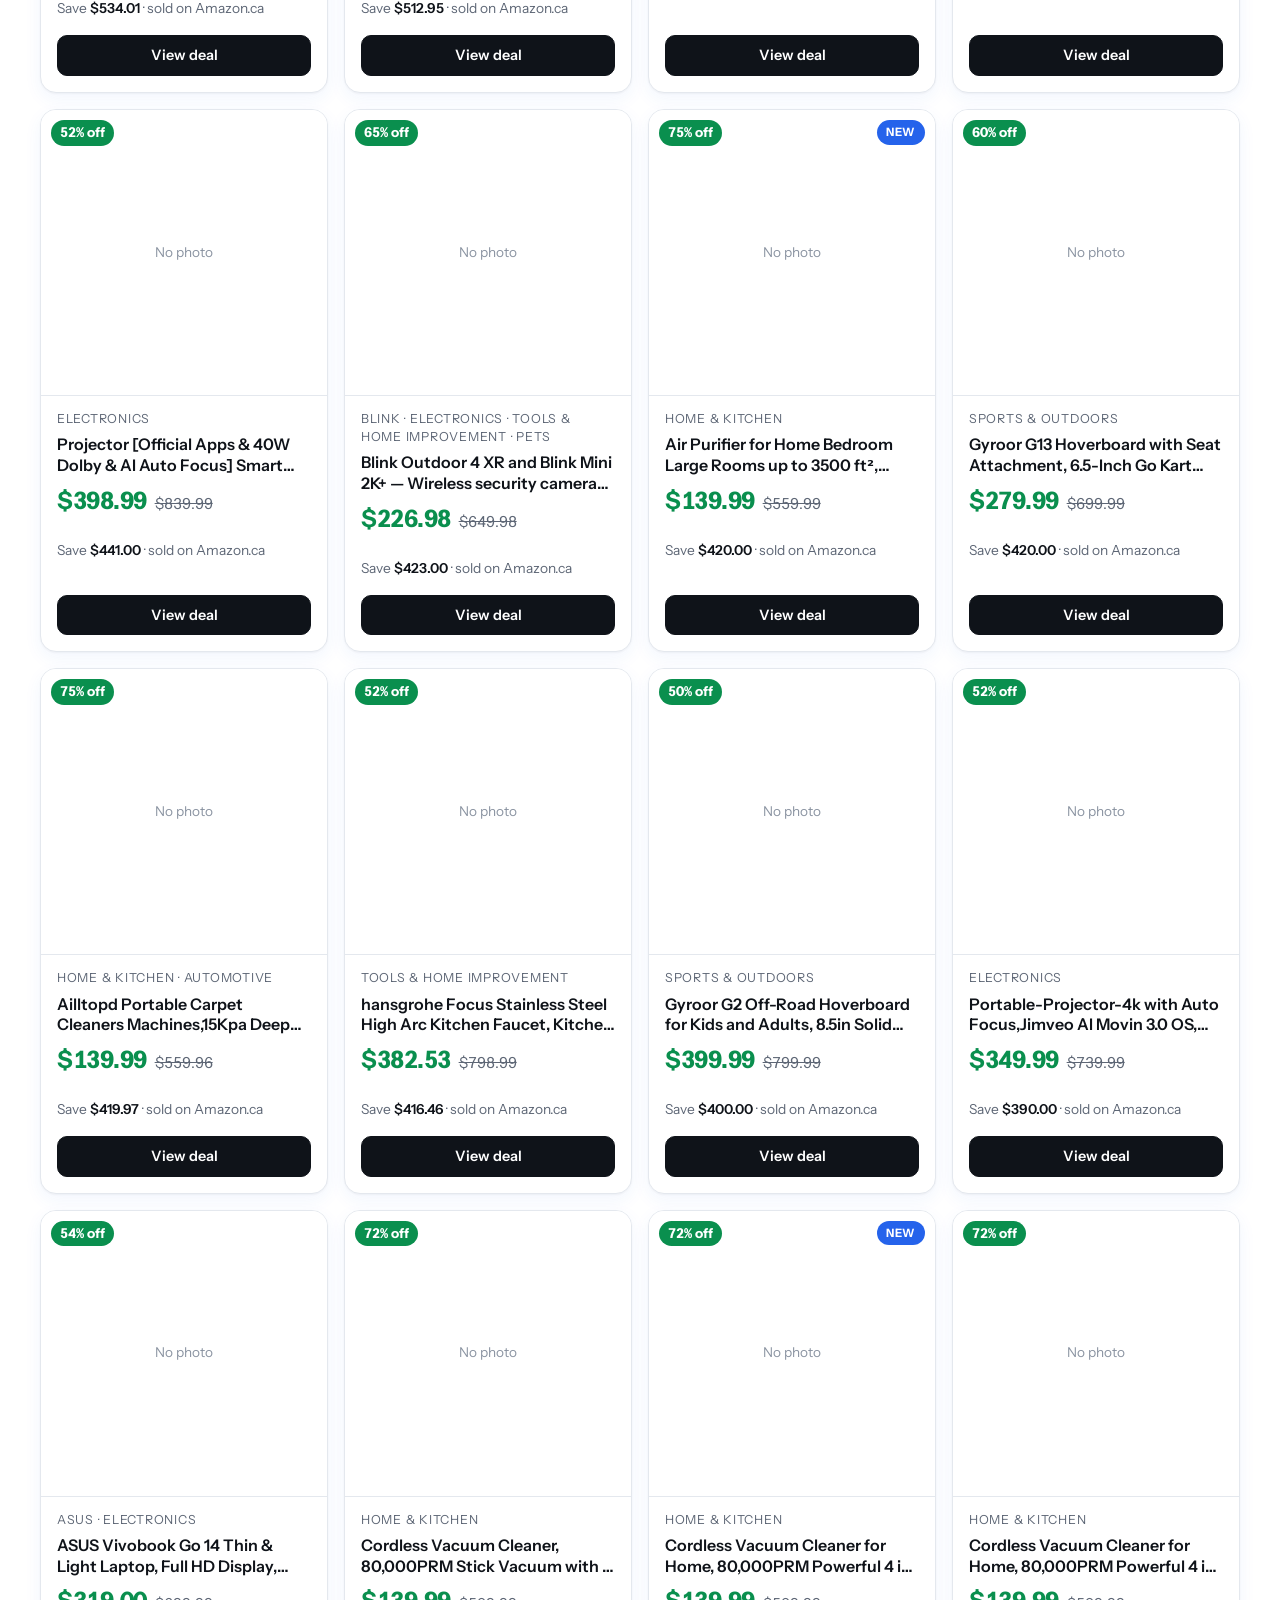
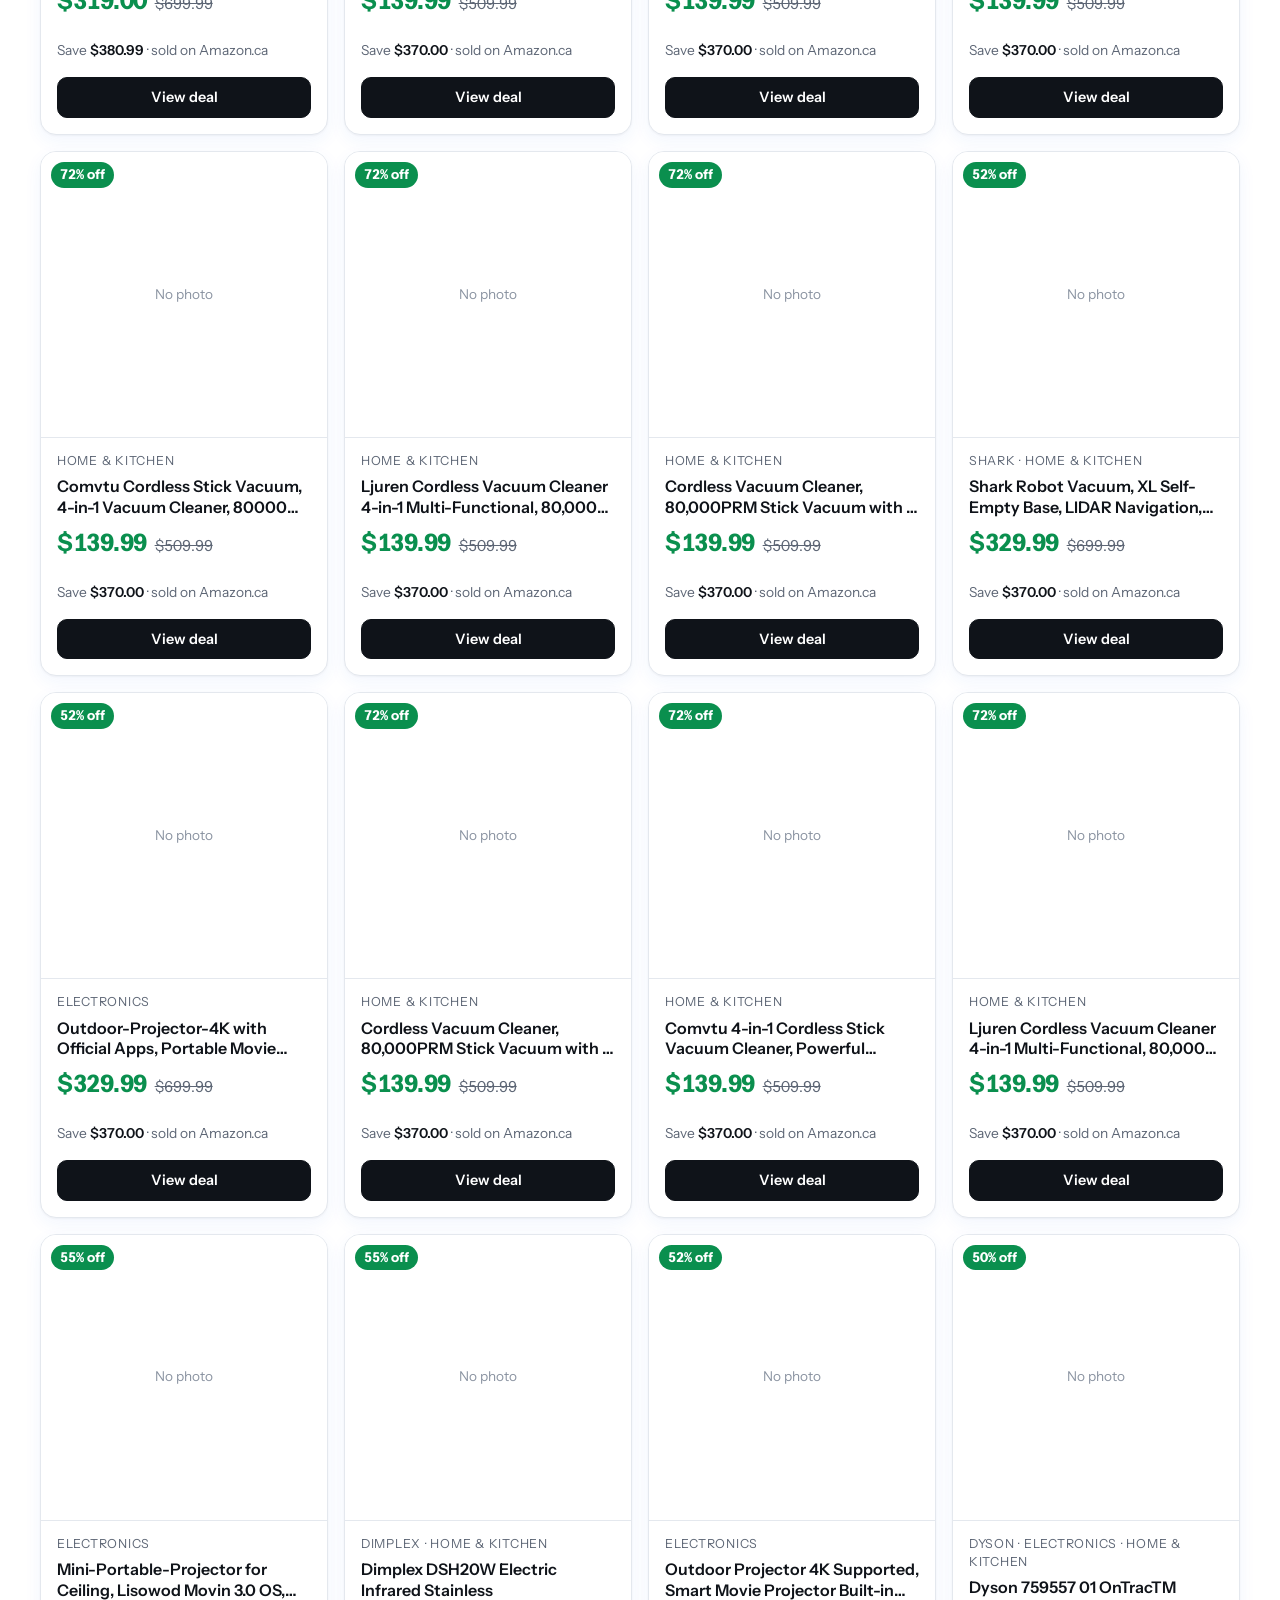
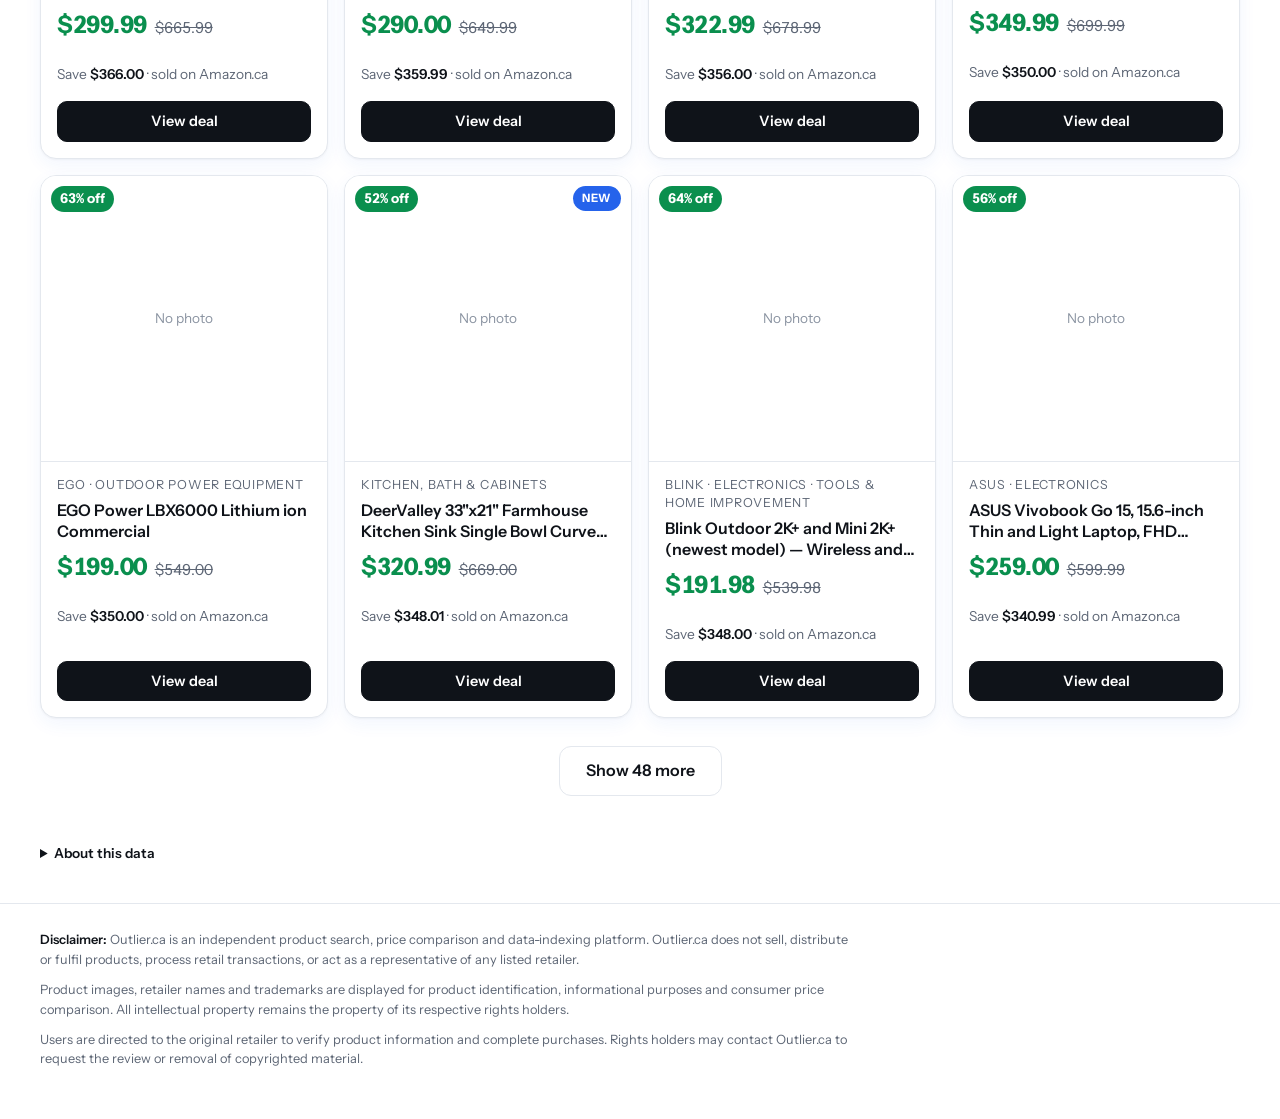
==== commit 1c0d5bfb: "Amazon: list-price floor lowered from $100 to $1 for all categories (1,511 items); scan checkpoints " ====
--- a/amazon/index.html
+++ b/amazon/index.html
@@ -3,8 +3,8 @@
 <head>
 <meta charset="utf-8">
 <meta name="viewport" content="width=device-width, initial-scale=1">
-<title>Amazon.ca deals at 50% off or more, items listed at $100 or more | Outlier</title>
-<meta name="description" content="Items on Amazon.ca at 50% off or more (coupons counted) with a list price of $100 or more: furniture, outdoor, camping, hunting, farm equipment, large appliances, kitchen appliances, sinks and cabinets, outdoor power equipment, snow removal, clothing, shoes and boots, automotive, home, garden, pets, health and beauty, food, candy, electronics and tools.">
+<title>Amazon.ca deals at 50% off or more, any list price | Outlier</title>
+<meta name="description" content="Items on Amazon.ca at 50% off or more (coupons counted), whatever the list price: furniture, outdoor, camping, hunting, farm equipment, large appliances, kitchen appliances, sinks and cabinets, outdoor power equipment, snow removal, clothing, shoes and boots, automotive, home, garden, pets, health and beauty, food, candy, electronics and tools.">
 <link rel="preconnect" href="https://fonts.googleapis.com">
 <link rel="preconnect" href="https://fonts.gstatic.com" crossorigin>
 <link href="https://fonts.googleapis.com/css2?family=Instrument+Sans:wght@400;500;600;700&display=swap" rel="stylesheet">
@@ -21,7 +21,7 @@
 
 <header class="wrap hero">
   <h1>Amazon.ca outliers</h1>
-  <p>Items on Amazon.ca at 50% off or more, coupons counted, with a list price of $100 or more, with name brands one click away: furniture, outdoor and recreation, camping, hunting, farm equipment, large appliances, kitchen appliances, sinks and cabinets, outdoor power equipment, snow removal, clothing, shoes and boots, automotive, home, garden, pets, health and beauty, food, candy, electronics and tools.</p>
+  <p>Items on Amazon.ca at 50% off or more, coupons counted, whatever the list price, with name brands one click away: furniture, outdoor and recreation, camping, hunting, farm equipment, large appliances, kitchen appliances, sinks and cabinets, outdoor power equipment, snow removal, clothing, shoes and boots, automotive, home, garden, pets, health and beauty, food, candy, electronics and tools.</p>
   <div class="stats" id="stats" aria-live="polite">Loading deals…</div>
 </header>
 
@@ -188,8 +188,8 @@
     const when = new Date(D.generated);
     const day = when.toLocaleDateString('en-CA', { year: 'numeric', month: 'long', day: 'numeric' });
     const fresh = ITEMS.some(i => i.first) ? `<span><b>${ITEMS.filter(isNew).length.toLocaleString()}</b> new in latest update</span>` : '';
-    $('stats').innerHTML = `<span><b>${ITEMS.length.toLocaleString()}</b> deals</span>${fresh}<span><b>${ITEMS.filter(i => i.brand).length.toLocaleString()}</b> from name brands</span><span>Listed at <b>$100 or more</b></span><span>Updated <b>${esc(day)}</b></span>`;
-    $('foot').innerHTML = `Prices and photos come from Amazon.ca, scanned ${esc(when.toLocaleString('en-CA'))}, while signed out and with no delivery address set. Amazon has one price for the whole country, so there are no store filters here. Amazon has no "% off" filter, so each scan reads Amazon's deals list plus Amazon search results for a fixed set of furniture, outdoor, camping, hunting, farm, large appliance, kitchen appliance, sink, cabinet, outdoor power equipment, snow removal, clothing, shoe and boot, automotive, home, garden, pet, health and beauty, food, candy, electronics and tool searches. It shows items whose list price is $100 or more and whose price is 50% off or more of it, with any coupon counted; items whose title starts with a recognised brand are labelled with it and can be isolated with the Brands filter. Items from lesser-known sellers are included too, and their list prices are the least reliable, so check the real price before you buy. It is a sample of Amazon, not every product. The crossed-out price is the list price Amazon shows, which is not always what the item recently sold for. A coupon only applies once you clip it on the product page. Amazon deals can sell out or end within hours, and the price and any coupon can differ at checkout, so check before you buy. This page does not use affiliate links. Product photos load from Amazon's image servers and belong to Amazon and its sellers. This is an independent tool and is not affiliated with Amazon.`;
+    $('stats').innerHTML = `<span><b>${ITEMS.length.toLocaleString()}</b> deals</span>${fresh}<span><b>${ITEMS.filter(i => i.brand).length.toLocaleString()}</b> from name brands</span><span>Any list price</span><span>Updated <b>${esc(day)}</b></span>`;
+    $('foot').innerHTML = `Prices and photos come from Amazon.ca, scanned ${esc(when.toLocaleString('en-CA'))}, while signed out and with no delivery address set. Amazon has one price for the whole country, so there are no store filters here. Amazon has no "% off" filter, so each scan reads Amazon's deals list plus Amazon search results for a fixed set of furniture, outdoor, camping, hunting, farm, large appliance, kitchen appliance, sink, cabinet, outdoor power equipment, snow removal, clothing, shoe and boot, automotive, home, garden, pet, health and beauty, food, candy, electronics and tool searches. It shows items of any list price whose price is 50% off or more of it, with any coupon counted; items whose title starts with a recognised brand are labelled with it and can be isolated with the Brands filter. Items from lesser-known sellers are included too, and their list prices are the least reliable, so check the real price before you buy. It is a sample of Amazon, not every product. The crossed-out price is the list price Amazon shows, which is not always what the item recently sold for. A coupon only applies once you clip it on the product page. Amazon deals can sell out or end within hours, and the price and any coupon can differ at checkout, so check before you buy. This page does not use affiliate links. Product photos load from Amazon's image servers and belong to Amazon and its sellers. This is an independent tool and is not affiliated with Amazon.`;
   }
 
   function wire() {
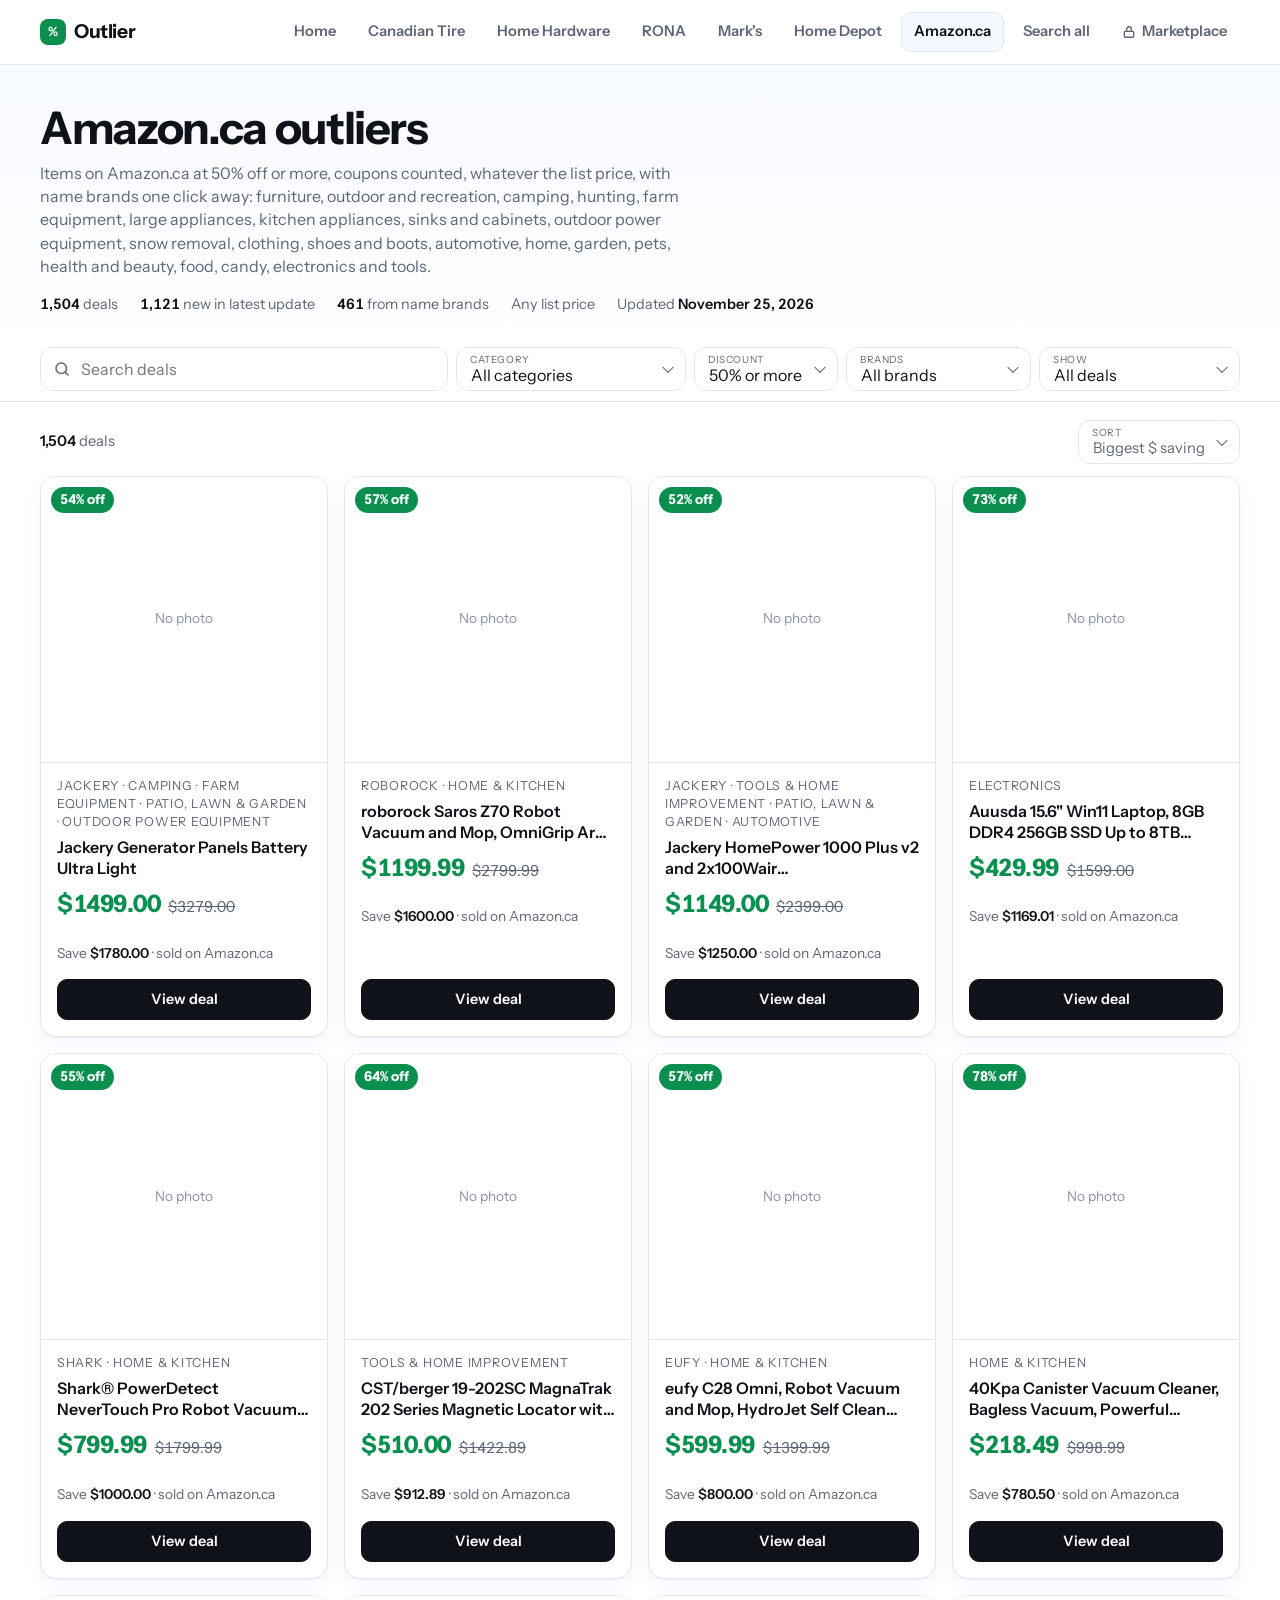
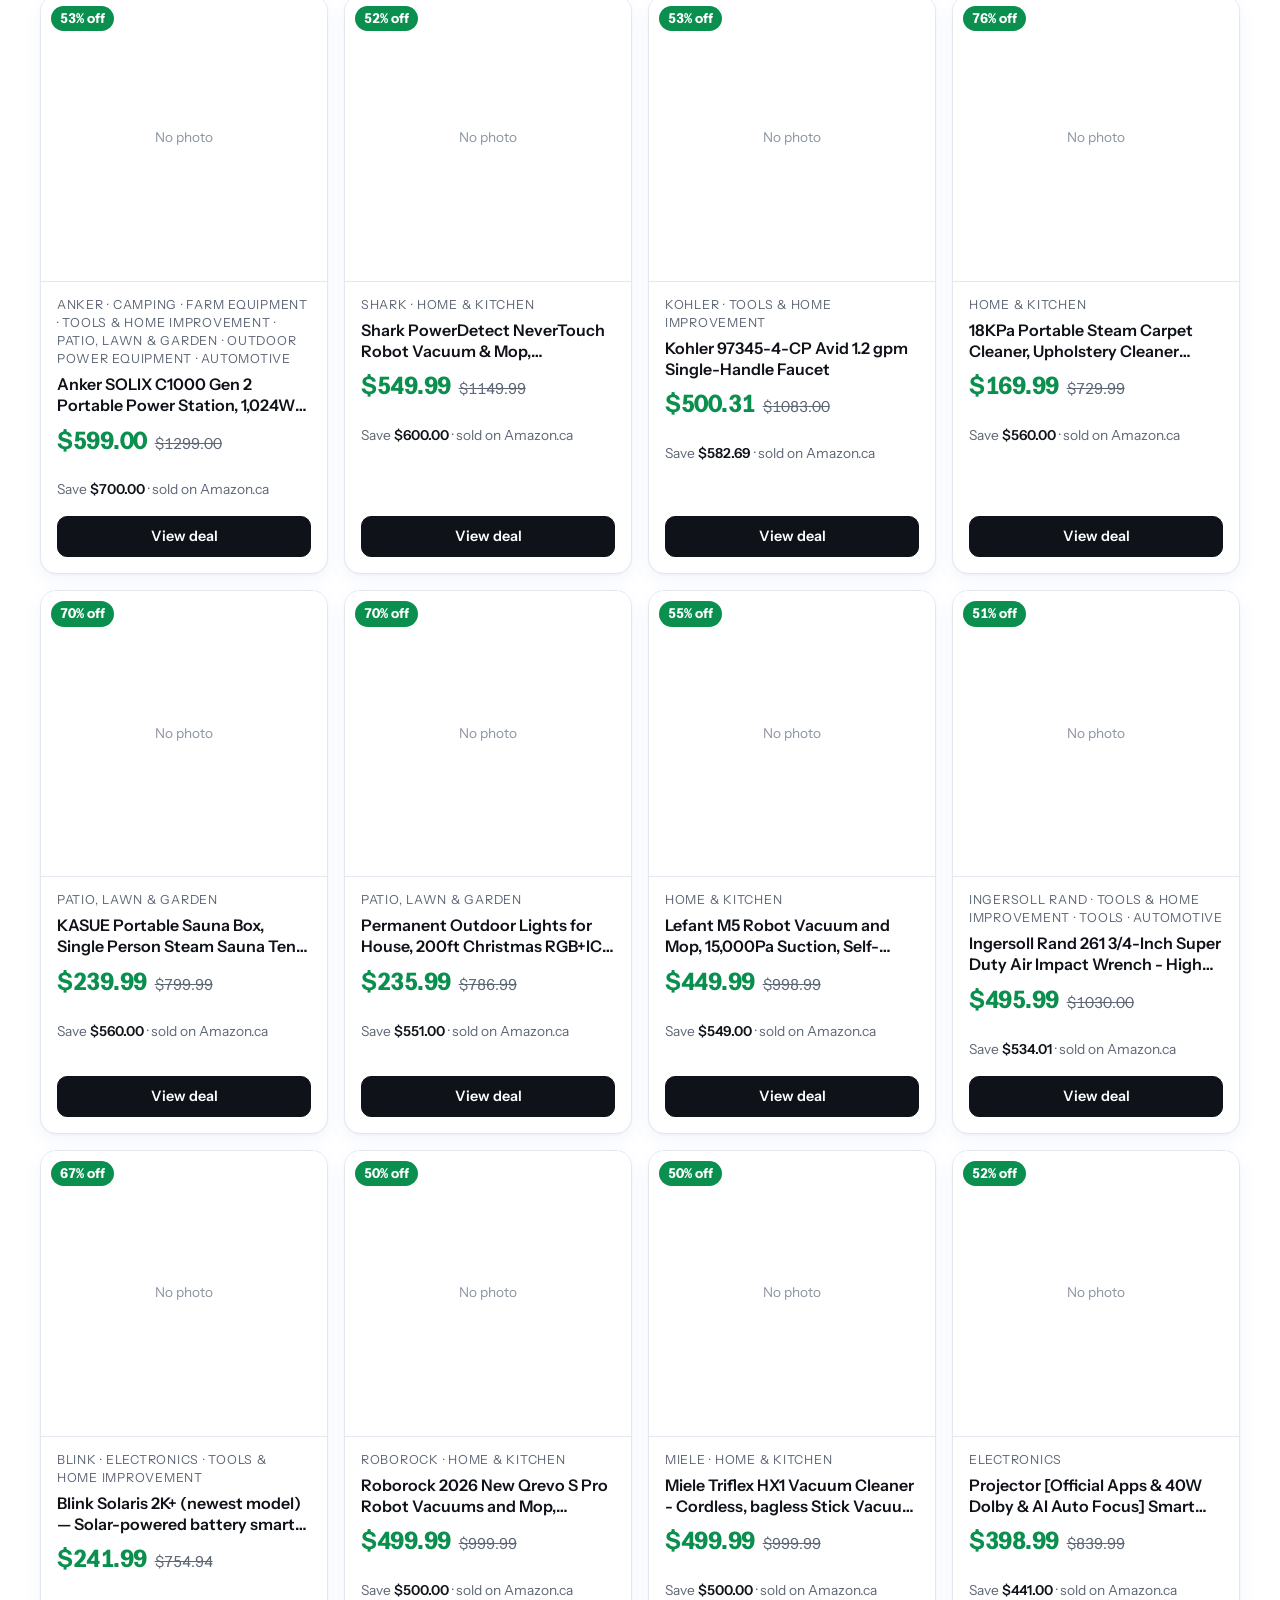
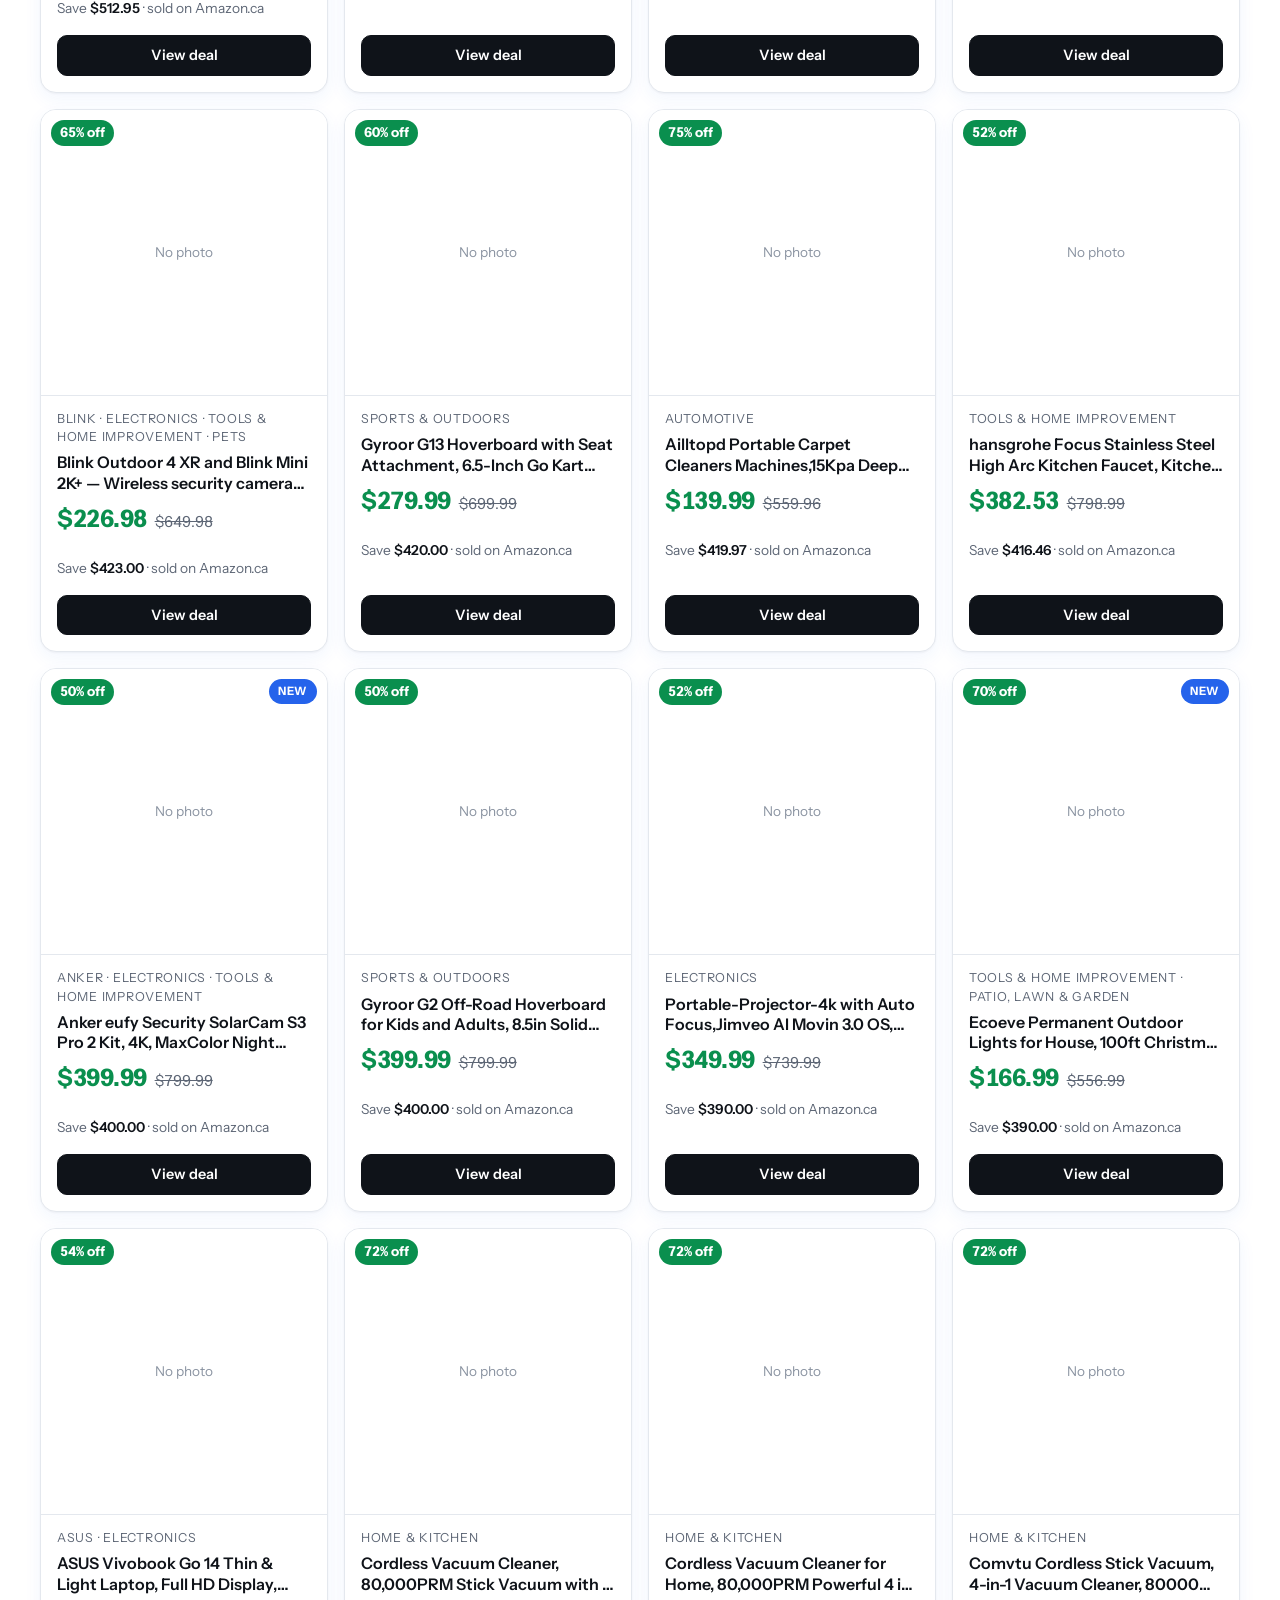
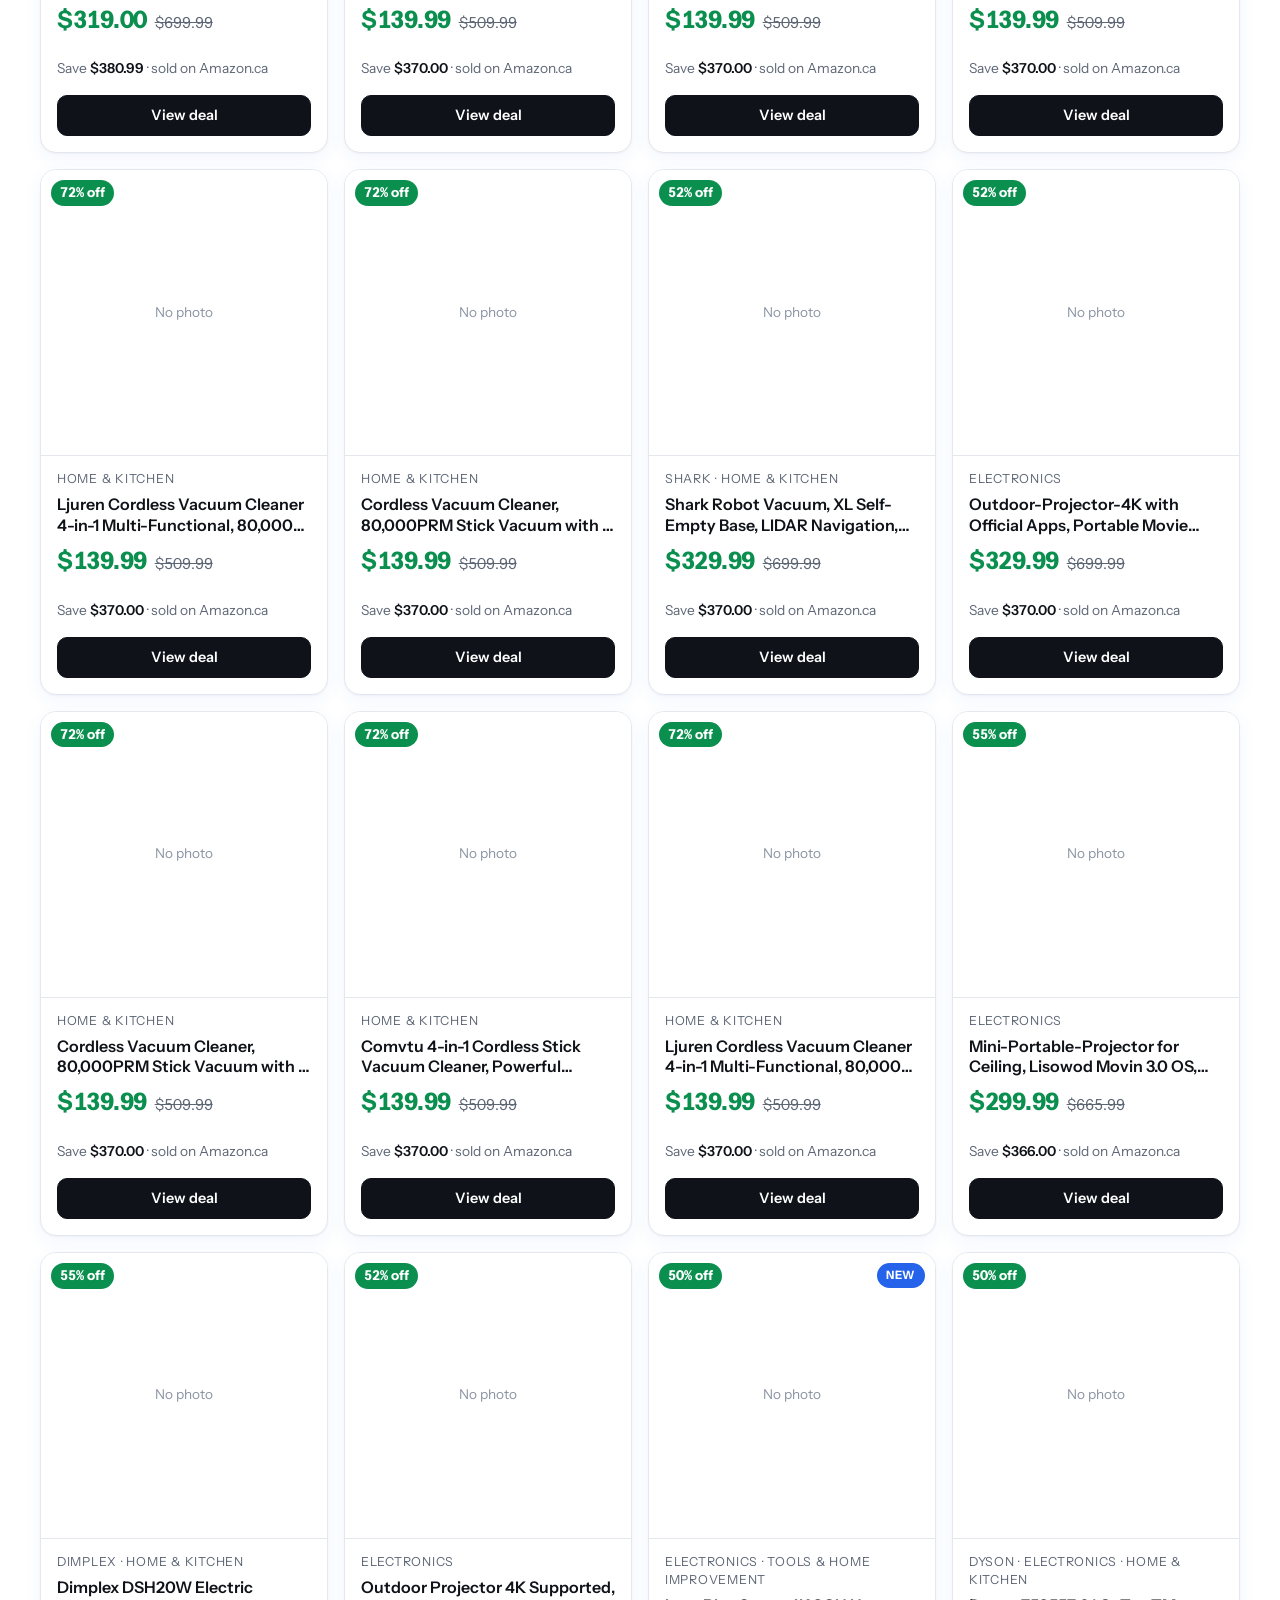
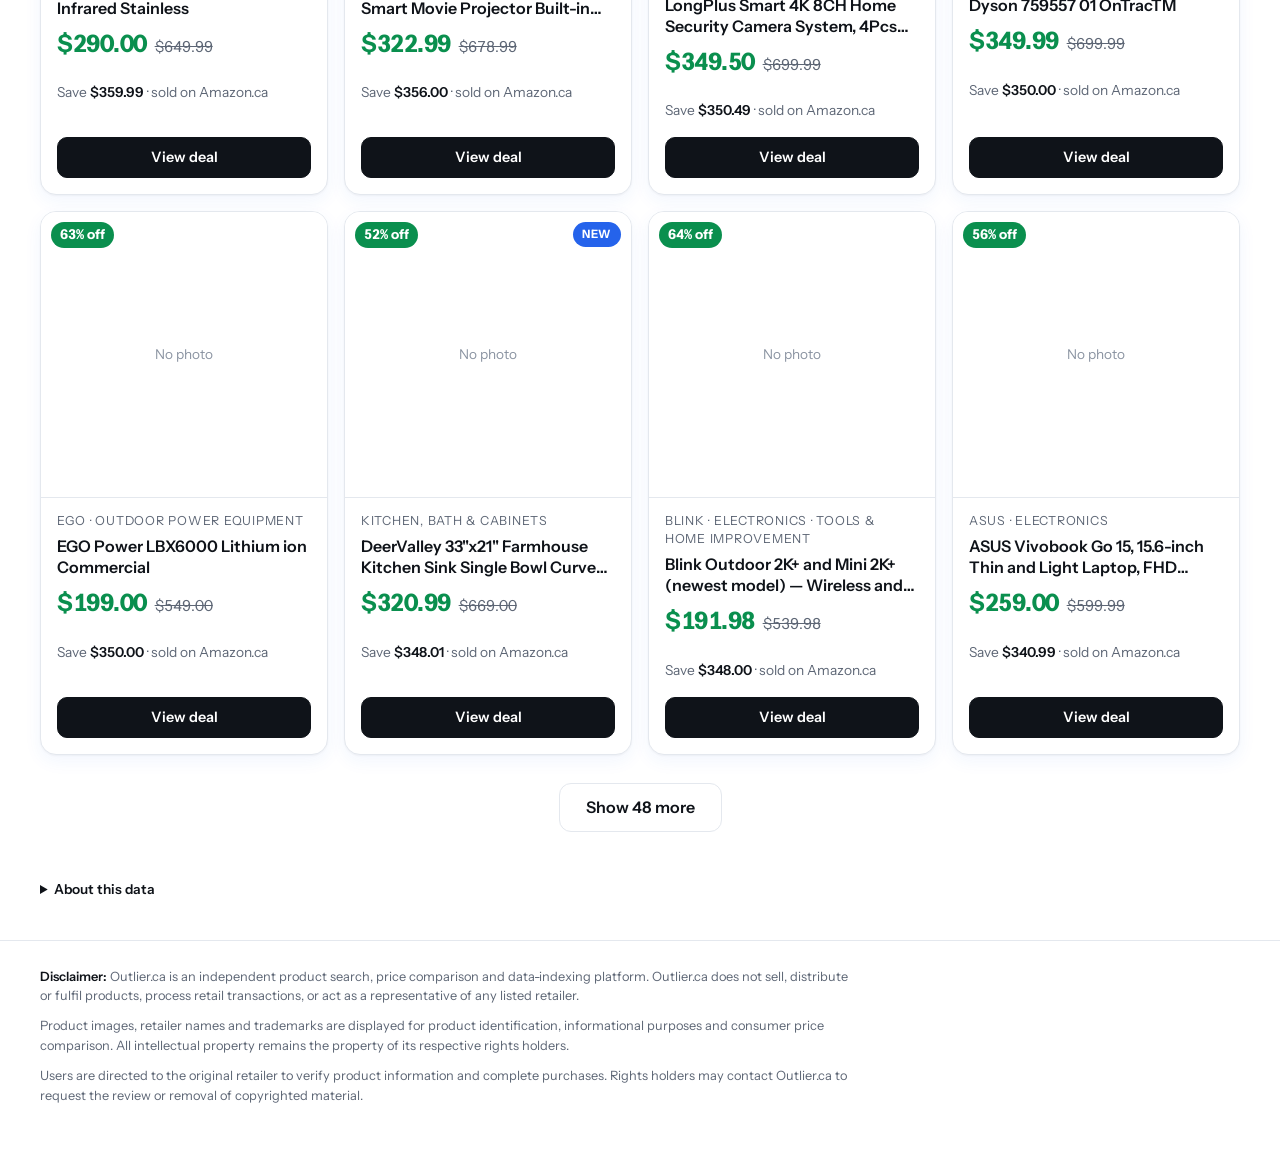
==== commit e0da17f2: "Add a Marketplace item to the site menu The menu now ends with a "Marketplace" link (with a lock ico" ====
--- a/amazon/index.html
+++ b/amazon/index.html
@@ -17,7 +17,7 @@
     <nav class="menu" id="menu" aria-label="Stores"></nav>
   </div>
 </header>
-<script src="../assets/nav.js?v=3" data-base="../" data-here="amazon" defer></script>
+<script src="../assets/nav.js?v=4" data-base="../" data-here="amazon" defer></script>
 
 <header class="wrap hero">
   <h1>Amazon.ca outliers</h1>
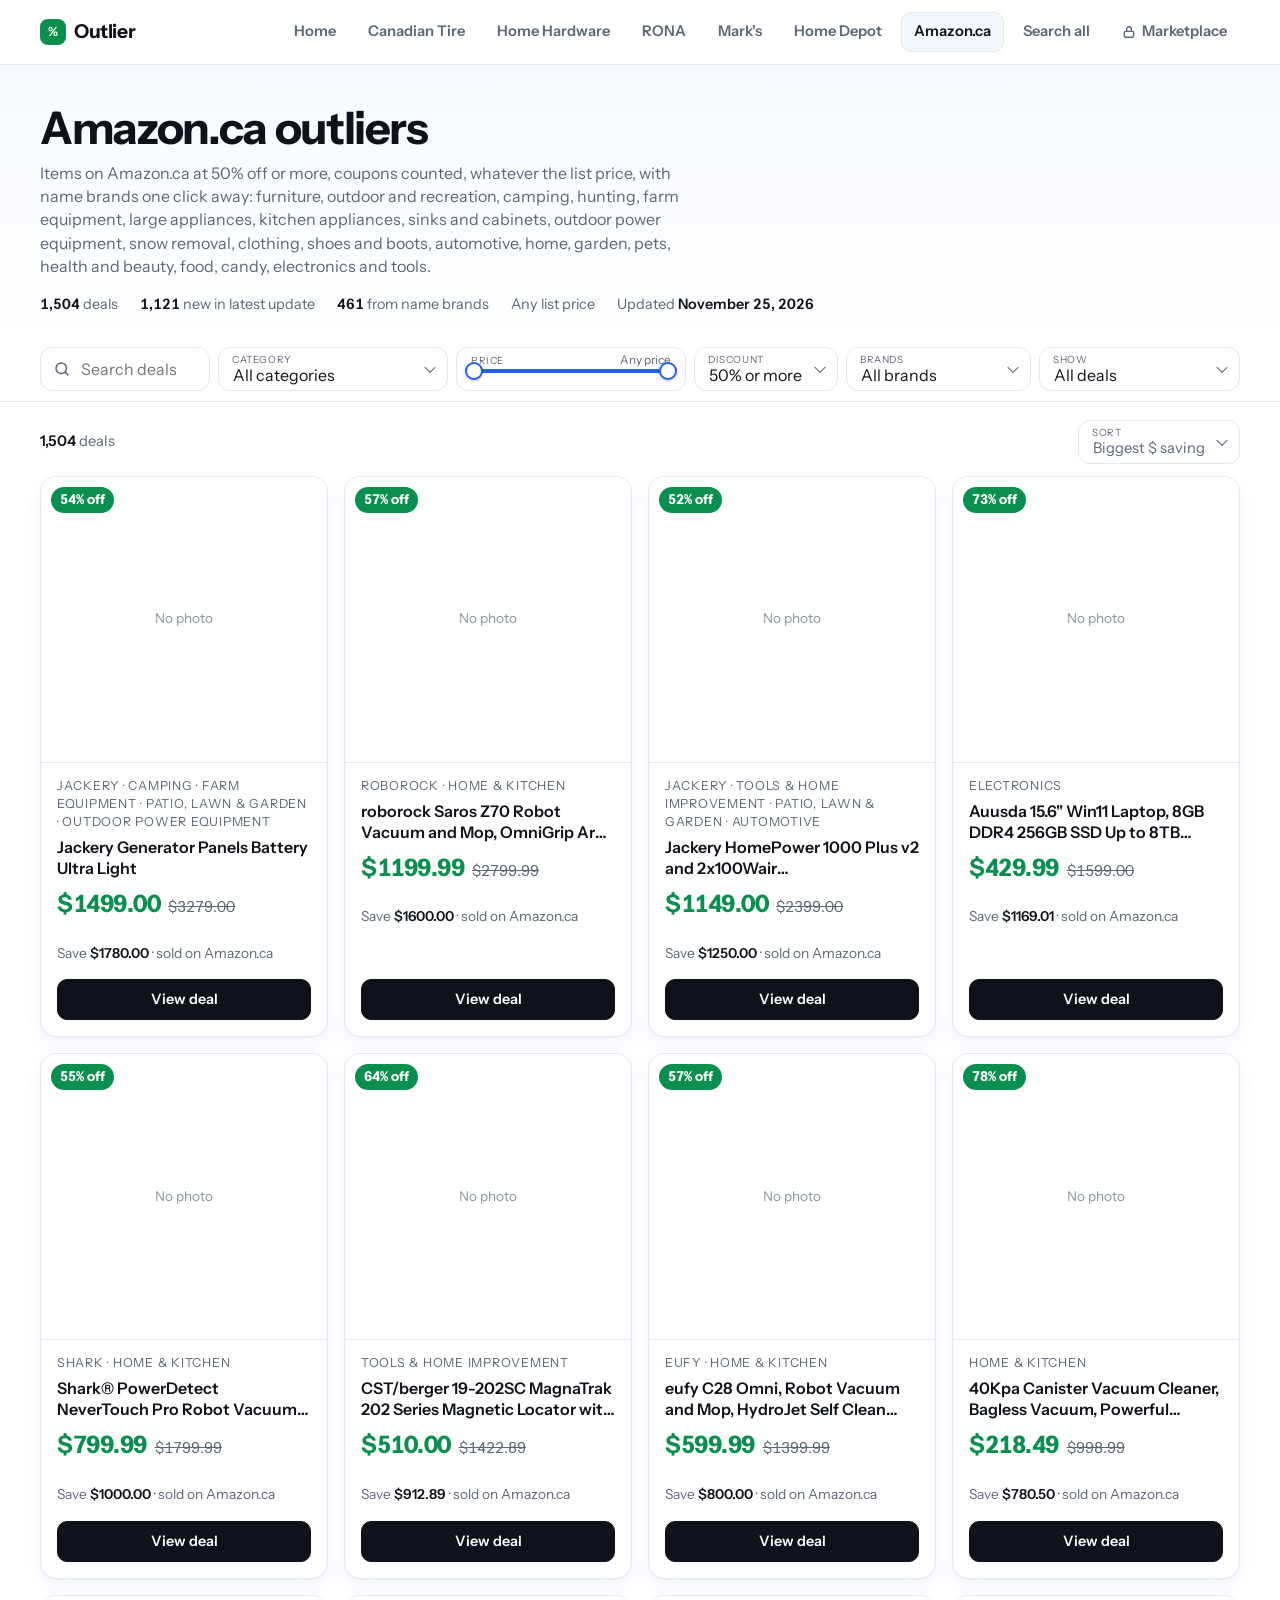
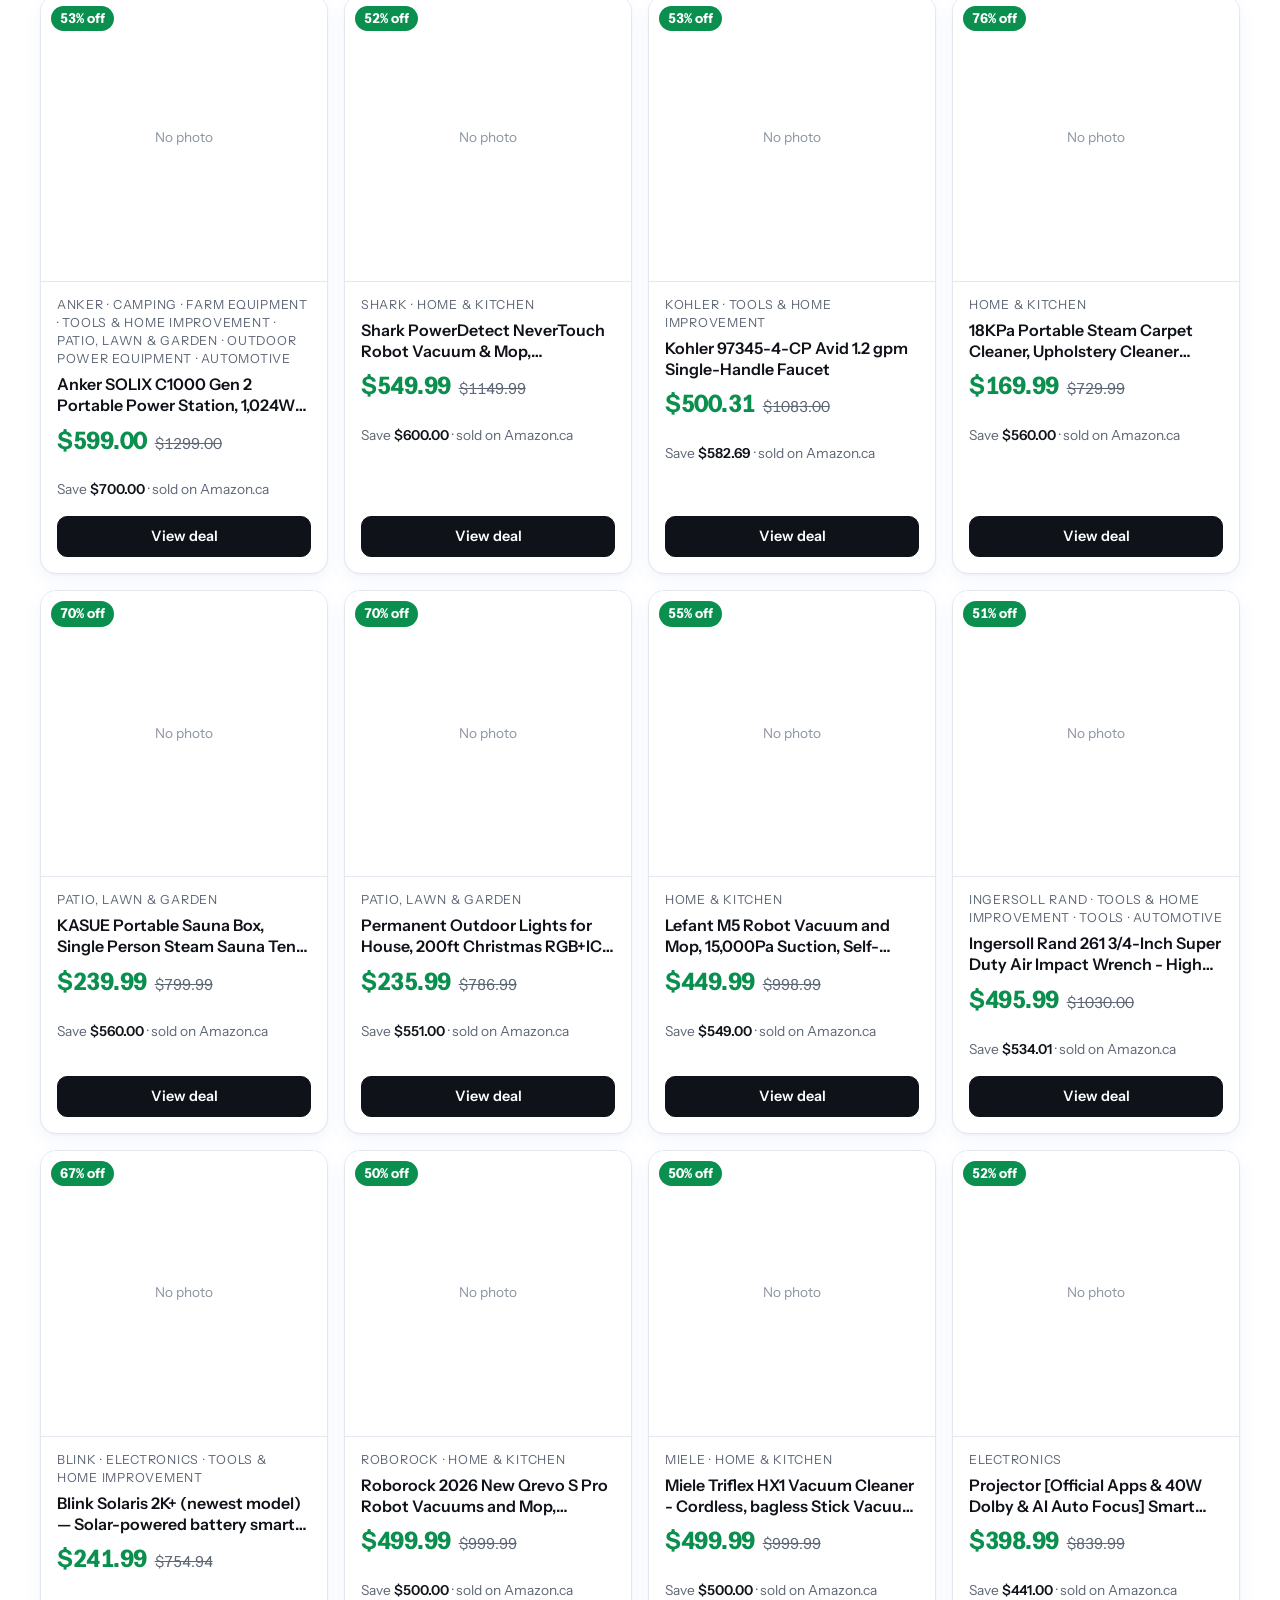
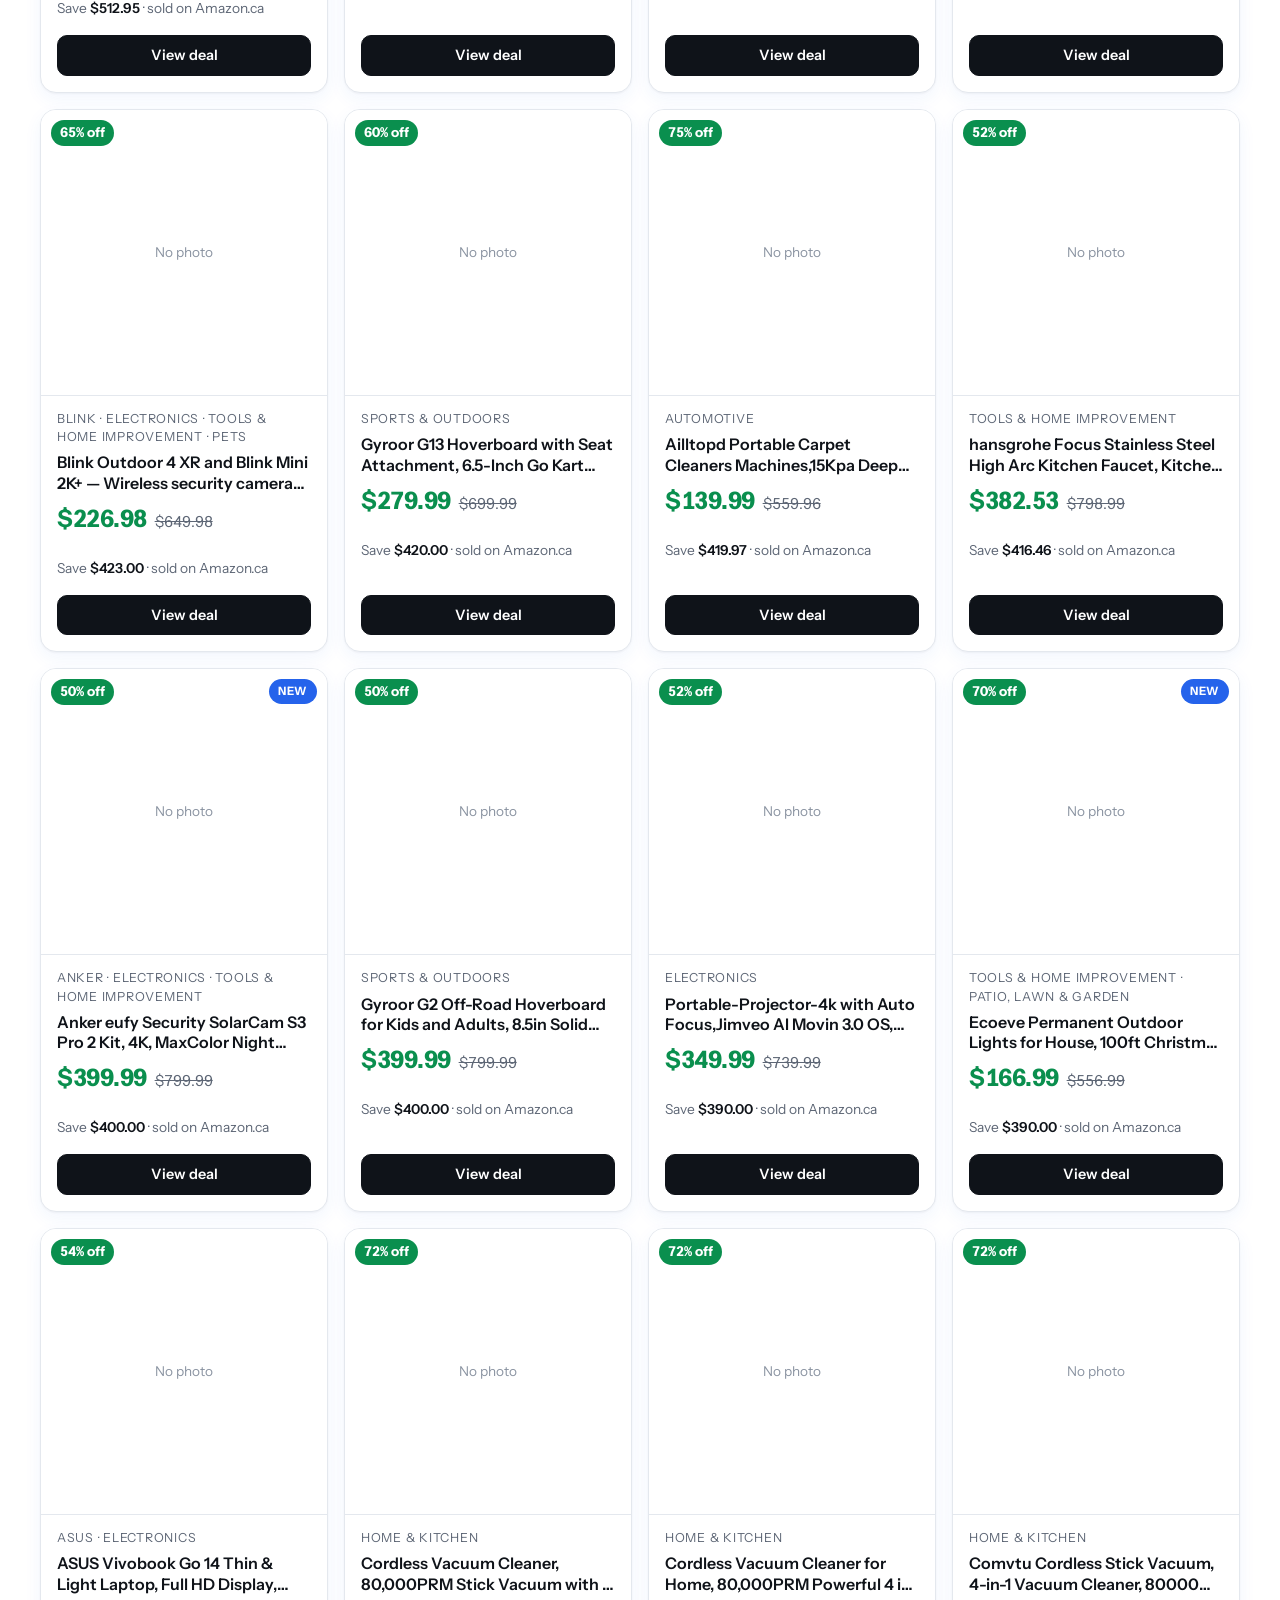
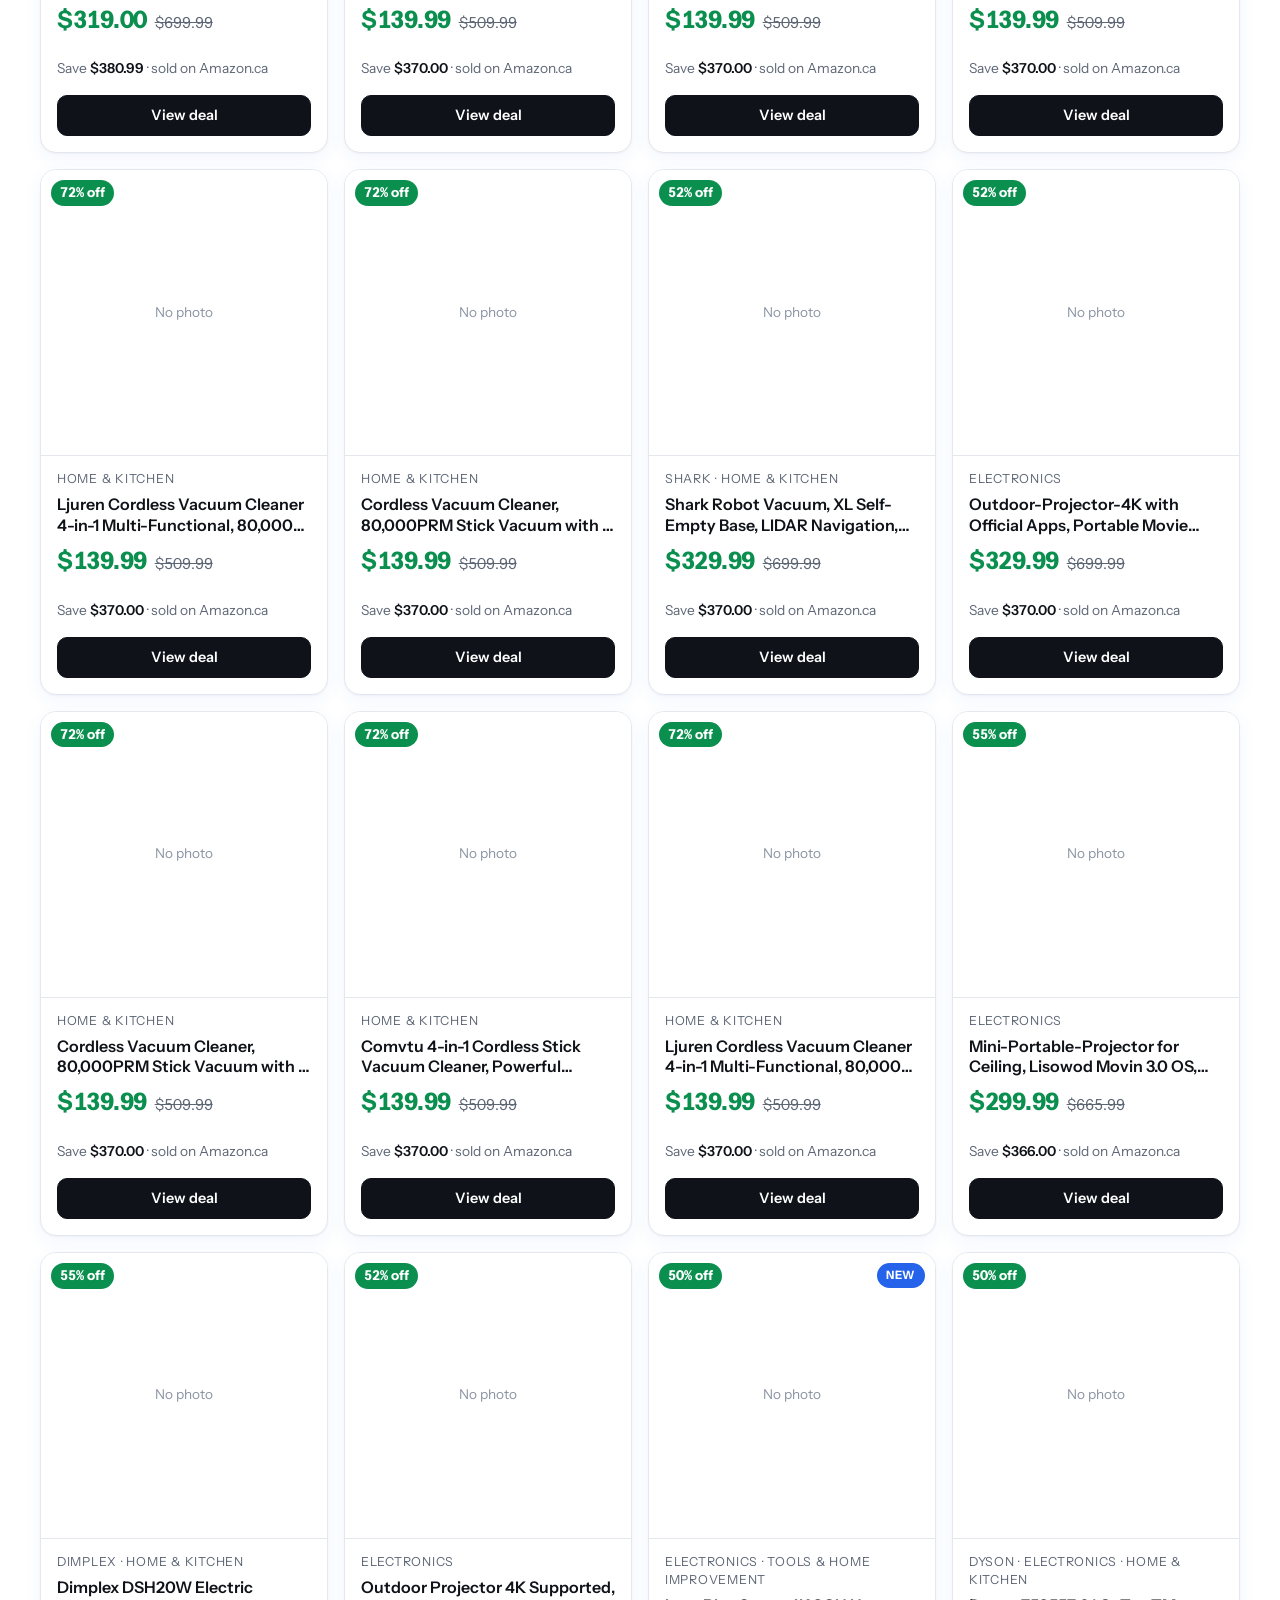
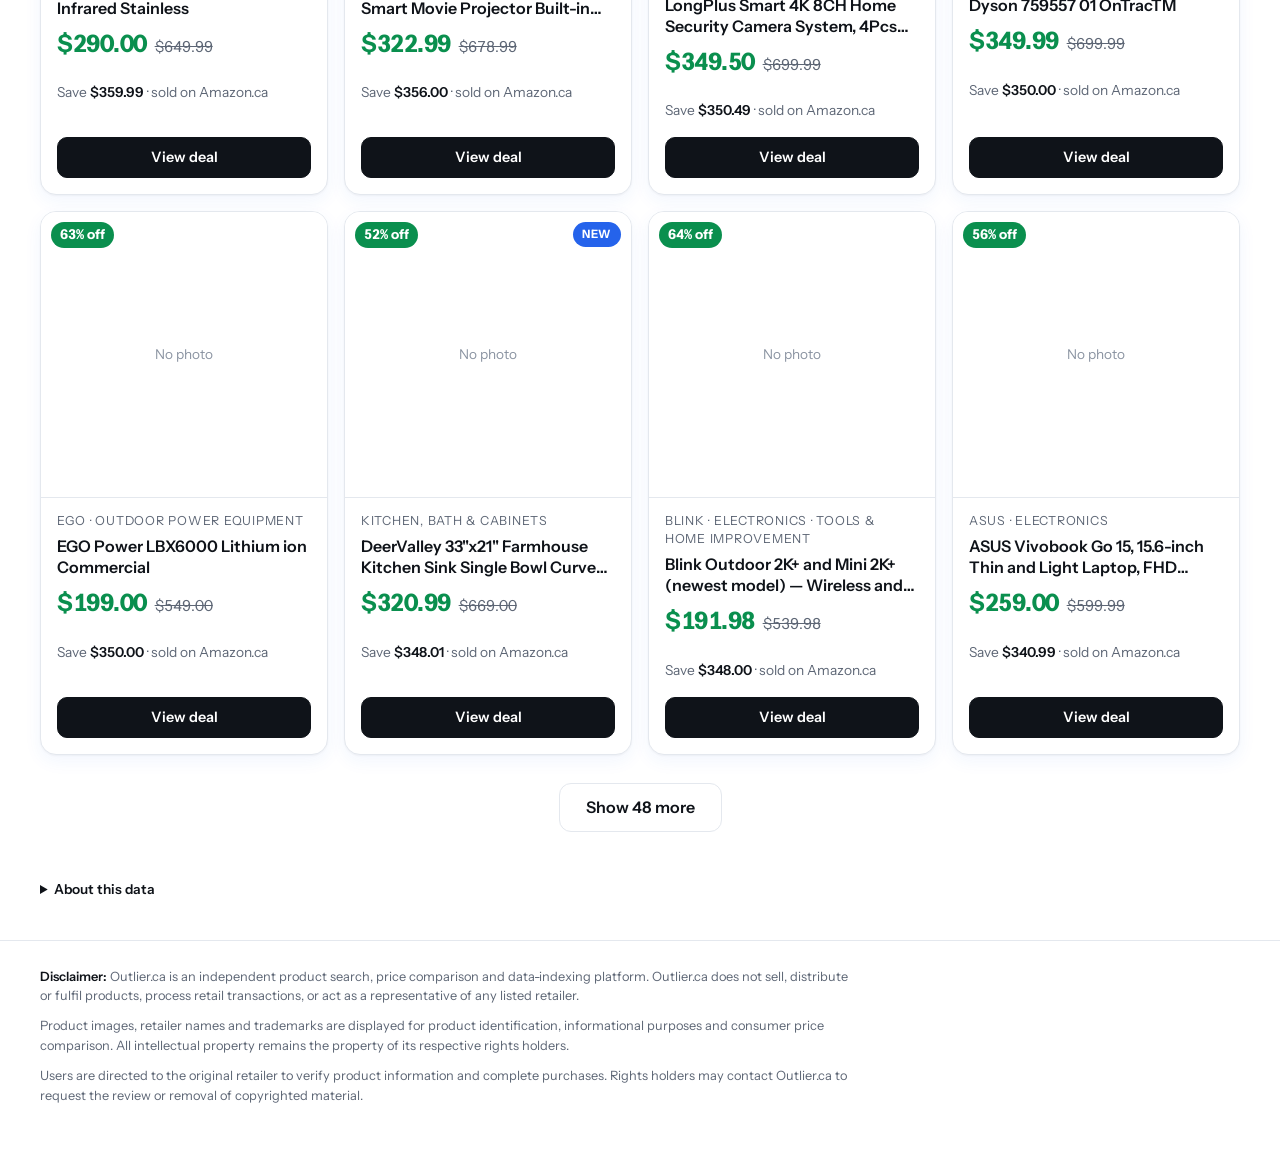
==== commit 8e83df04: "Add a price range slider to every deal page and Search all Co-Authored-By: Claude Sonnet 5.5 <norepl" ====
--- a/amazon/index.html
+++ b/amazon/index.html
@@ -8,7 +8,7 @@
 <link rel="preconnect" href="https://fonts.googleapis.com">
 <link rel="preconnect" href="https://fonts.gstatic.com" crossorigin>
 <link href="https://fonts.googleapis.com/css2?family=Instrument+Sans:wght@400;500;600;700&display=swap" rel="stylesheet">
-<link rel="stylesheet" href="../assets/site.css?v=5">
+<link rel="stylesheet" href="../assets/site.css?v=6">
 </head>
 <body>
 <header class="site">
@@ -34,6 +34,7 @@
         <input type="search" id="q" placeholder="Search deals" autocomplete="off" aria-label="Search products, brands or SKUs">
       </label>
       <div class="sel labeled cat"><span class="tag">Category</span><select id="cat" aria-label="Category"></select></div>
+      <div class="pfmount" id="pricef"></div>
       <div class="sel labeled"><span class="tag">Discount</span><select id="minpct" aria-label="Minimum discount">
         <option value="50" selected>50% or more</option>
         <option value="60">60% or more</option>
@@ -74,6 +75,7 @@
   </footer>
 </main>
 
+<script src="../assets/pricefilter.js?v=1"></script>
 <script>
 (function () {
   const $ = (id) => document.getElementById(id);
@@ -116,7 +118,7 @@
   }
   const emptyHint = () => state.when
     ? (ITEMS.some(i => i.first) ? 'Nothing new matches these filters. Try a longer window or loosen the other filters.' : 'New-deal tracking starts with the next daily update, so nothing is marked new yet. Check back tomorrow.')
-    : 'Try a lower discount or a different category.';
+    : 'Try a lower discount, a wider price range or a different category.';
 
   function compute() {
     const since = sinceDate(state.when);
@@ -128,6 +130,7 @@
       if (since && !(it.first && it.first >= since)) continue;
       if (terms.length && !terms.every(t => it.hay.includes(t))) continue;
       if (it.deal.raw * 100 < state.minpct - 0.05) continue;
+      if (!PriceFilter.test(it.deal.sale)) continue;
       if (state.brands && !it.brand) continue;
       it.cats.forEach(c => catCounts[c]++);
       allCount++;
@@ -190,6 +193,11 @@
     const fresh = ITEMS.some(i => i.first) ? `<span><b>${ITEMS.filter(isNew).length.toLocaleString()}</b> new in latest update</span>` : '';
     $('stats').innerHTML = `<span><b>${ITEMS.length.toLocaleString()}</b> deals</span>${fresh}<span><b>${ITEMS.filter(i => i.brand).length.toLocaleString()}</b> from name brands</span><span>Any list price</span><span>Updated <b>${esc(day)}</b></span>`;
     $('foot').innerHTML = `Prices and photos come from Amazon.ca, scanned ${esc(when.toLocaleString('en-CA'))}, while signed out and with no delivery address set. Amazon has one price for the whole country, so there are no store filters here. Amazon has no "% off" filter, so each scan reads Amazon's deals list plus Amazon search results for a fixed set of furniture, outdoor, camping, hunting, farm, large appliance, kitchen appliance, sink, cabinet, outdoor power equipment, snow removal, clothing, shoe and boot, automotive, home, garden, pet, health and beauty, food, candy, electronics and tool searches. It shows items of any list price whose price is 50% off or more of it, with any coupon counted; items whose title starts with a recognised brand are labelled with it and can be isolated with the Brands filter. Items from lesser-known sellers are included too, and their list prices are the least reliable, so check the real price before you buy. It is a sample of Amazon, not every product. The crossed-out price is the list price Amazon shows, which is not always what the item recently sold for. A coupon only applies once you clip it on the product page. Amazon deals can sell out or end within hours, and the price and any coupon can differ at checkout, so check before you buy. This page does not use affiliate links. Product photos load from Amazon's image servers and belong to Amazon and its sellers. This is an independent tool and is not affiliated with Amazon.`;
+  }
+
+  function initPrice() {
+    PriceFilter.mount($('pricef'), () => render(true));
+    PriceFilter.setPrices(ITEMS.map(i => i.deal.sale));
   }
 
   function wire() {
@@ -213,7 +221,7 @@
   }
 
   fetch('../data/amazon/deals.json').then(r => { if (!r.ok) throw new Error('HTTP ' + r.status); return r.json(); })
-    .then(data => { prepare(data); wire(); summary(); render(true); })
+    .then(data => { prepare(data); initPrice(); wire(); summary(); render(true); })
     .catch(err => { $('stats').textContent = 'The deals could not load (' + err.message + '). Reload the page to try again.'; });
 })();
 </script>
--- a/assets/site.css
+++ b/assets/site.css
@@ -188,3 +188,24 @@
 .legal { margin: 24px 0 0; padding: 26px 0 40px; border-top: 1px solid var(--line); font-size: .8rem; line-height: 1.55; color: var(--muted); }
 .legal p { margin: 0 0 10px; max-width: 90ch; }
 .legal strong { color: var(--ink); font-weight: 600; }
+
+/* Price range slider (assets/pricefilter.js) */
+.pfmount { flex: 0 1 auto; }
+.pf { --pa: 0%; --pb: 100%; position: relative; width: 230px; height: 44px; border: 1px solid var(--line); background: var(--card); border-radius: 12px; padding: 0 16px; }
+.pf[hidden] { display: none; }
+.pf .tag { position: absolute; left: 14px; top: 5px; font-size: .62rem; text-transform: uppercase; letter-spacing: .06em; color: var(--muted); pointer-events: none; }
+.pf .pfv { position: absolute; right: 14px; top: 4px; font-size: .74rem; color: var(--muted); font-variant-numeric: tabular-nums; white-space: nowrap; }
+.pf.on { border-color: var(--accent); }
+.pf.on .pfv { color: var(--ink); font-weight: 600; }
+.pftrack { position: absolute; left: 16px; right: 16px; bottom: 9px; height: 20px; }
+.pftrack::before { content: ""; position: absolute; left: 0; right: 0; top: 50%; height: 4px; margin-top: -2px; border-radius: 2px; background: linear-gradient(to right, var(--line) var(--pa), var(--accent) var(--pa), var(--accent) var(--pb), var(--line) var(--pb)); }
+.pftrack input { position: absolute; left: -8px; width: calc(100% + 16px); top: 0; height: 20px; margin: 0; background: none; appearance: none; -webkit-appearance: none; pointer-events: none; }
+.pftrack input::-webkit-slider-runnable-track { background: none; height: 20px; }
+.pftrack input::-moz-range-track { background: none; height: 20px; }
+.pftrack input::-webkit-slider-thumb { -webkit-appearance: none; appearance: none; pointer-events: auto; width: 18px; height: 18px; margin-top: 1px; border-radius: 50%; border: 2px solid var(--accent); background: var(--card); box-shadow: 0 1px 3px rgba(0, 0, 0, .25); cursor: grab; }
+.pftrack input::-moz-range-thumb { pointer-events: auto; width: 14px; height: 14px; border-radius: 50%; border: 2px solid var(--accent); background: var(--card); box-shadow: 0 1px 3px rgba(0, 0, 0, .25); cursor: grab; }
+.pftrack input:focus-visible { outline: none; }
+.pftrack input:focus-visible::-webkit-slider-thumb { outline: 3px solid color-mix(in srgb, var(--accent) 40%, transparent); outline-offset: 1px; }
+.pftrack input:focus-visible::-moz-range-thumb { outline: 3px solid color-mix(in srgb, var(--accent) 40%, transparent); outline-offset: 1px; }
+.pftrack input:active::-webkit-slider-thumb { cursor: grabbing; }
+@media (max-width: 640px) { .pfmount { flex: 1 1 100%; } .pf { width: 100%; } }
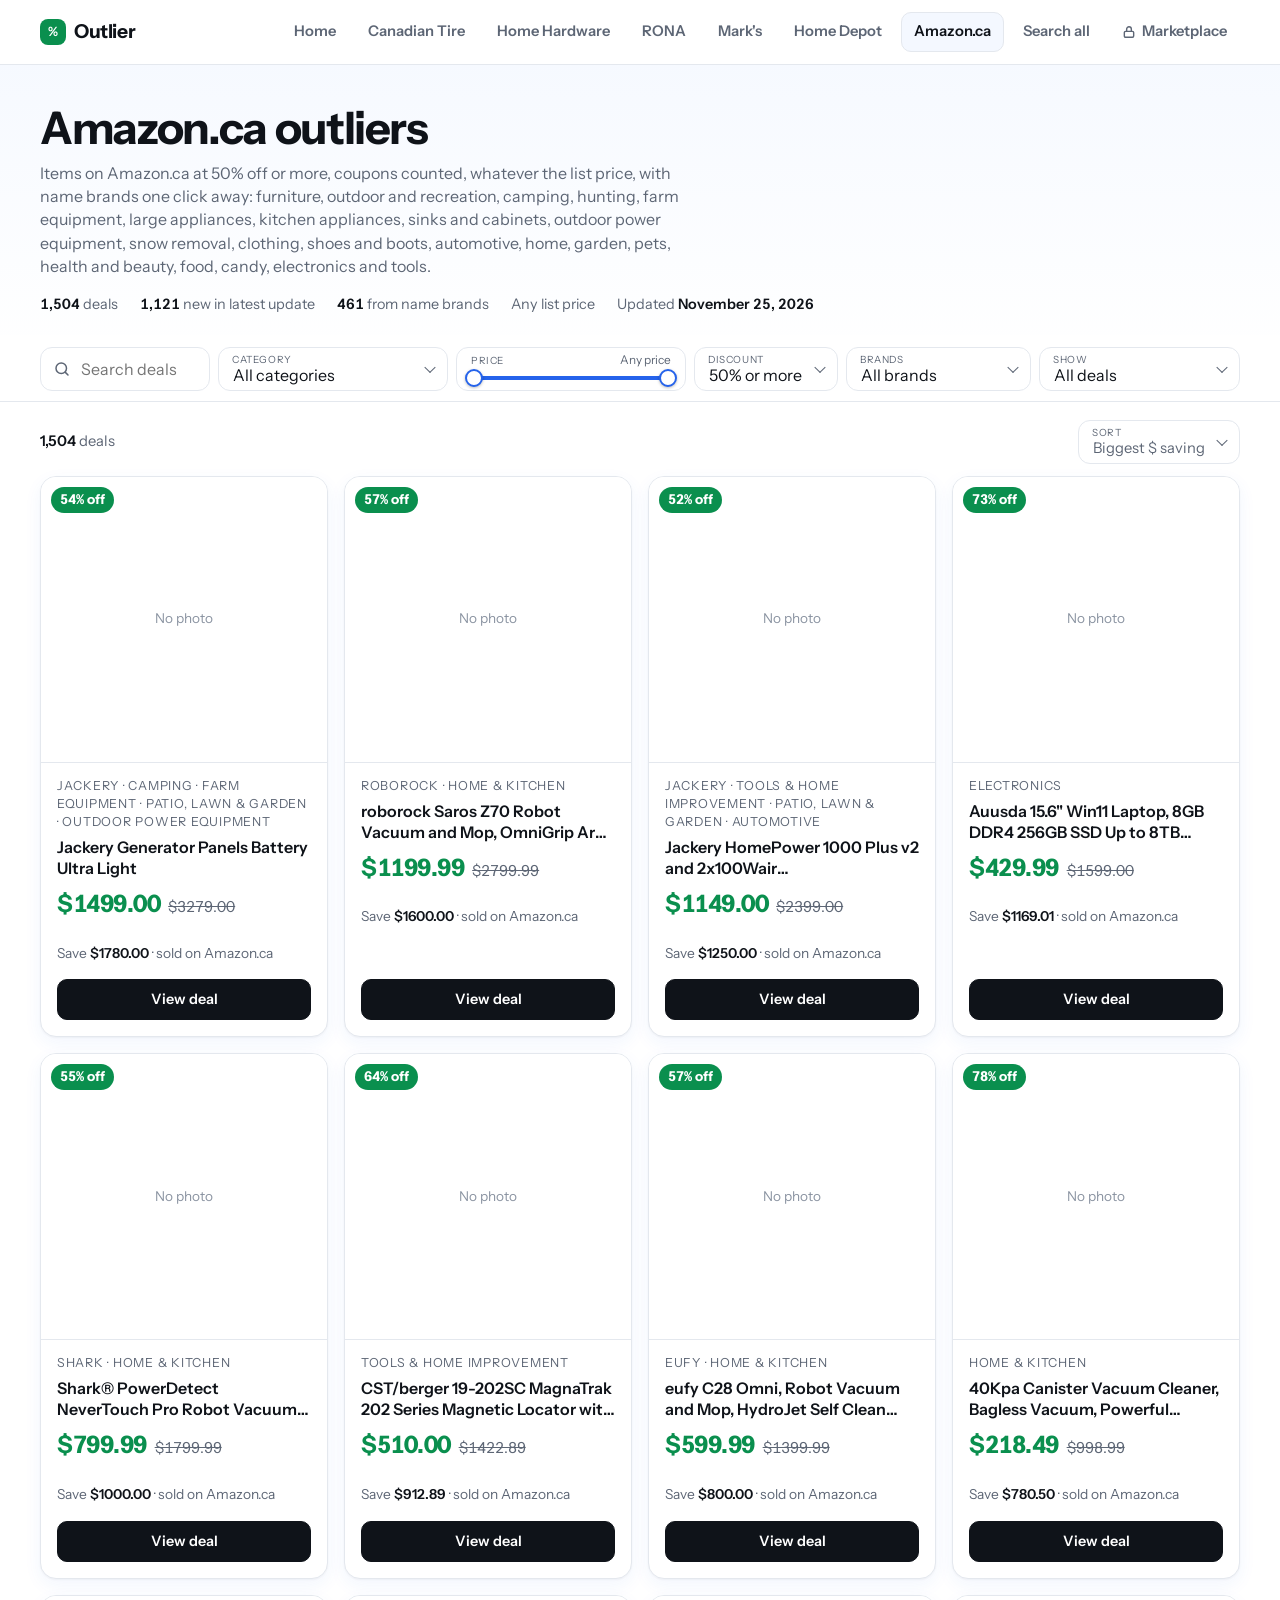
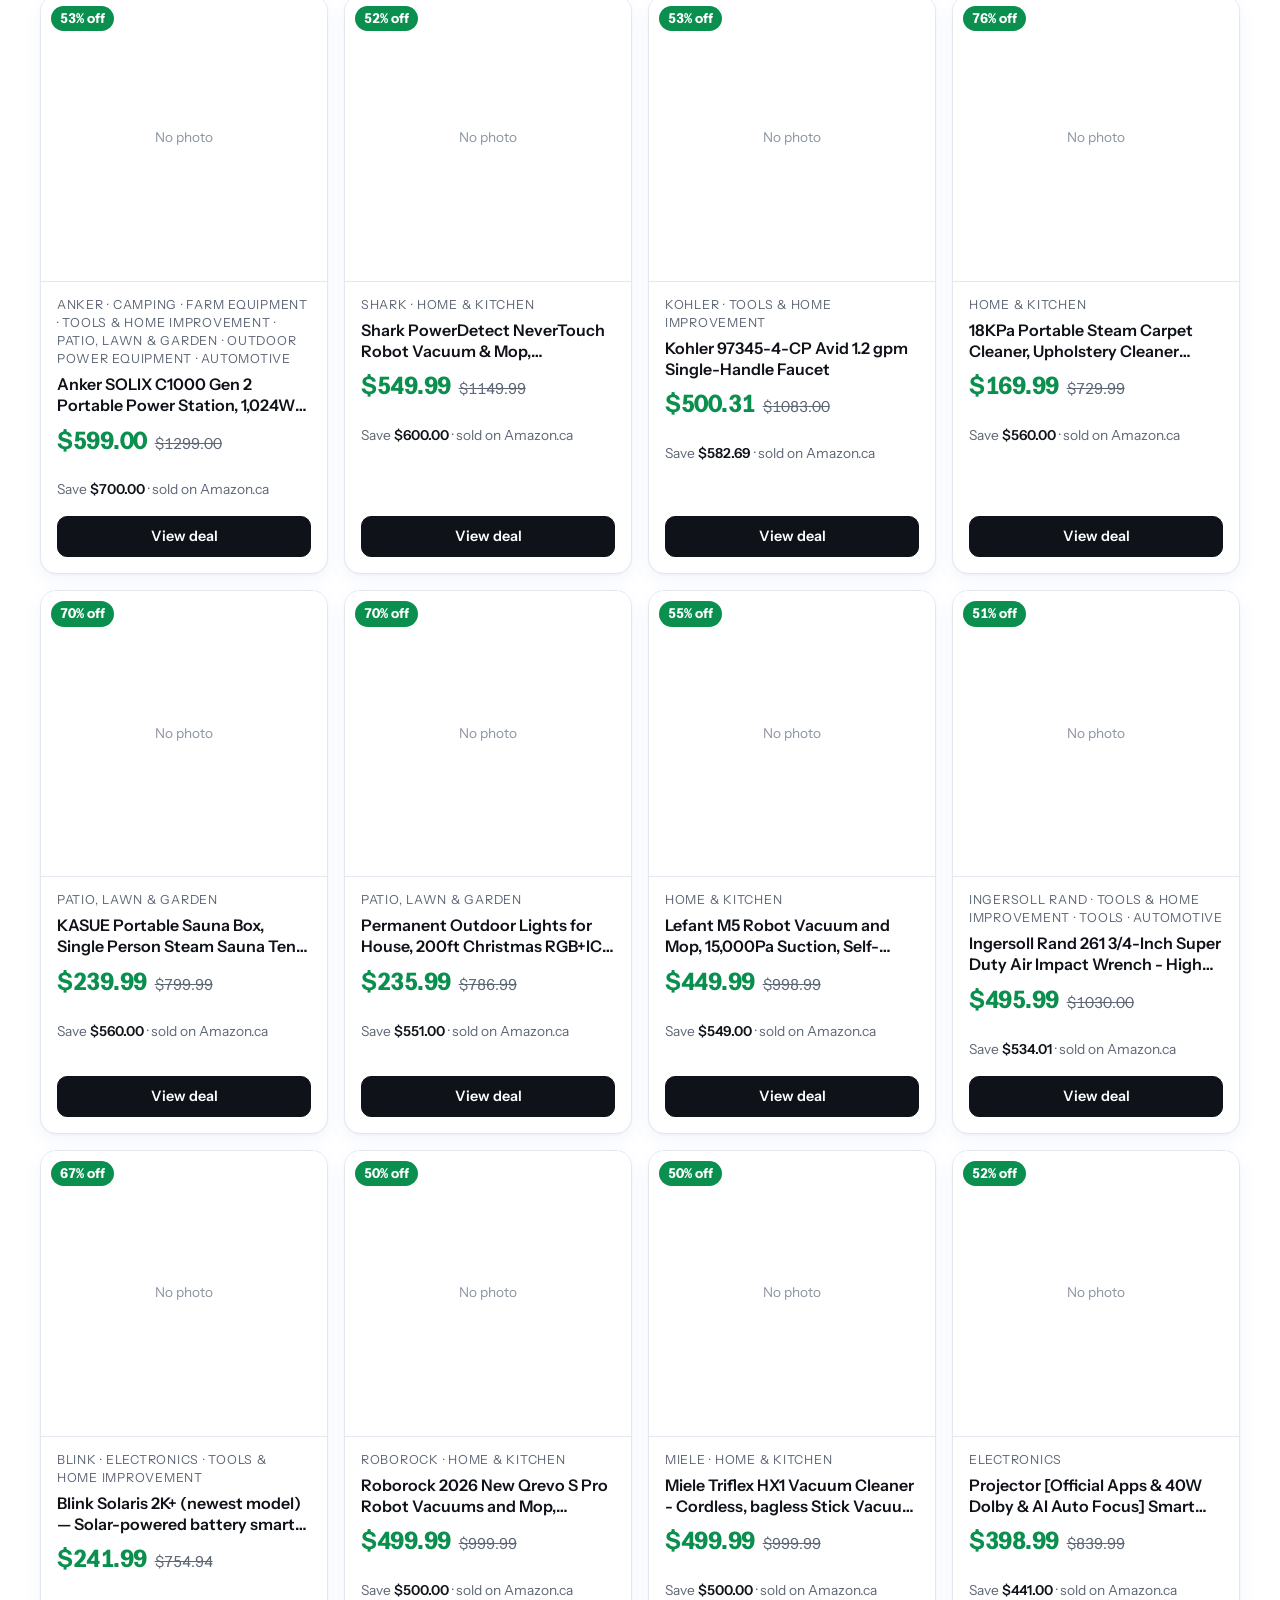
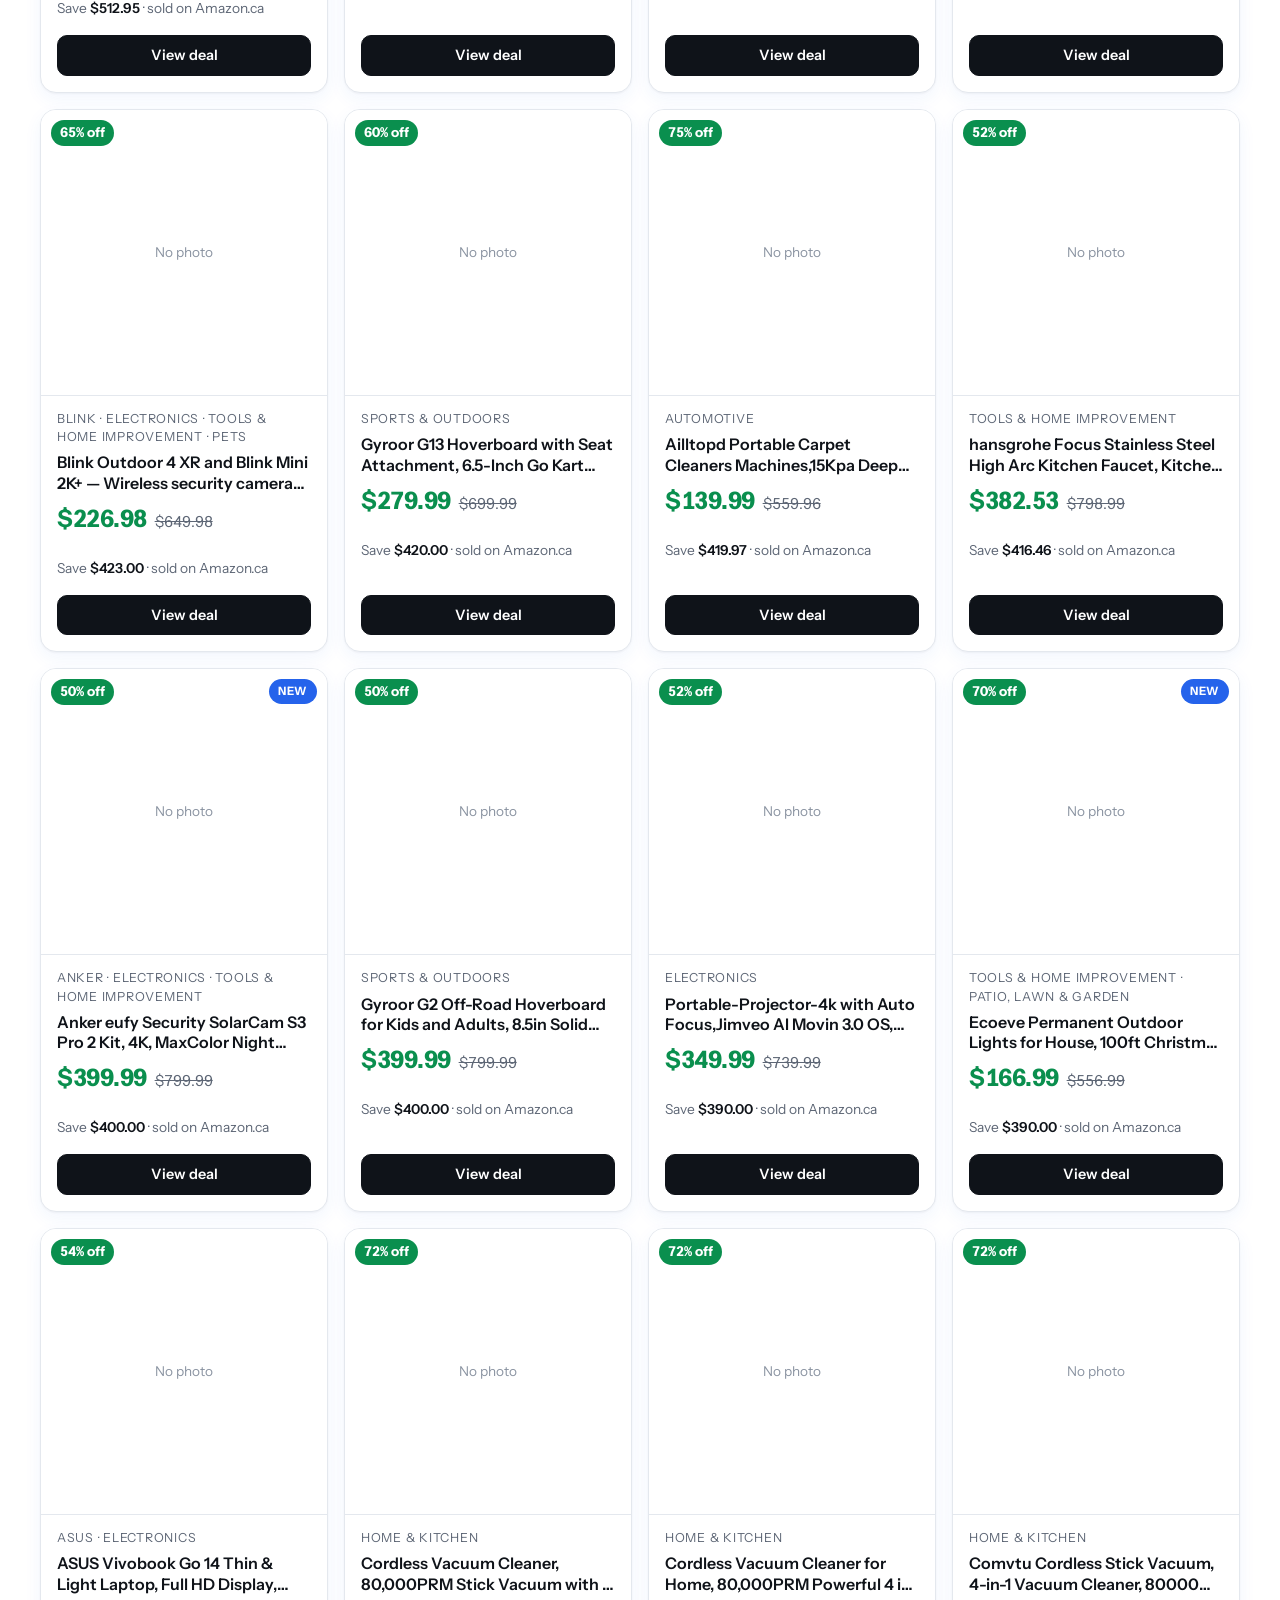
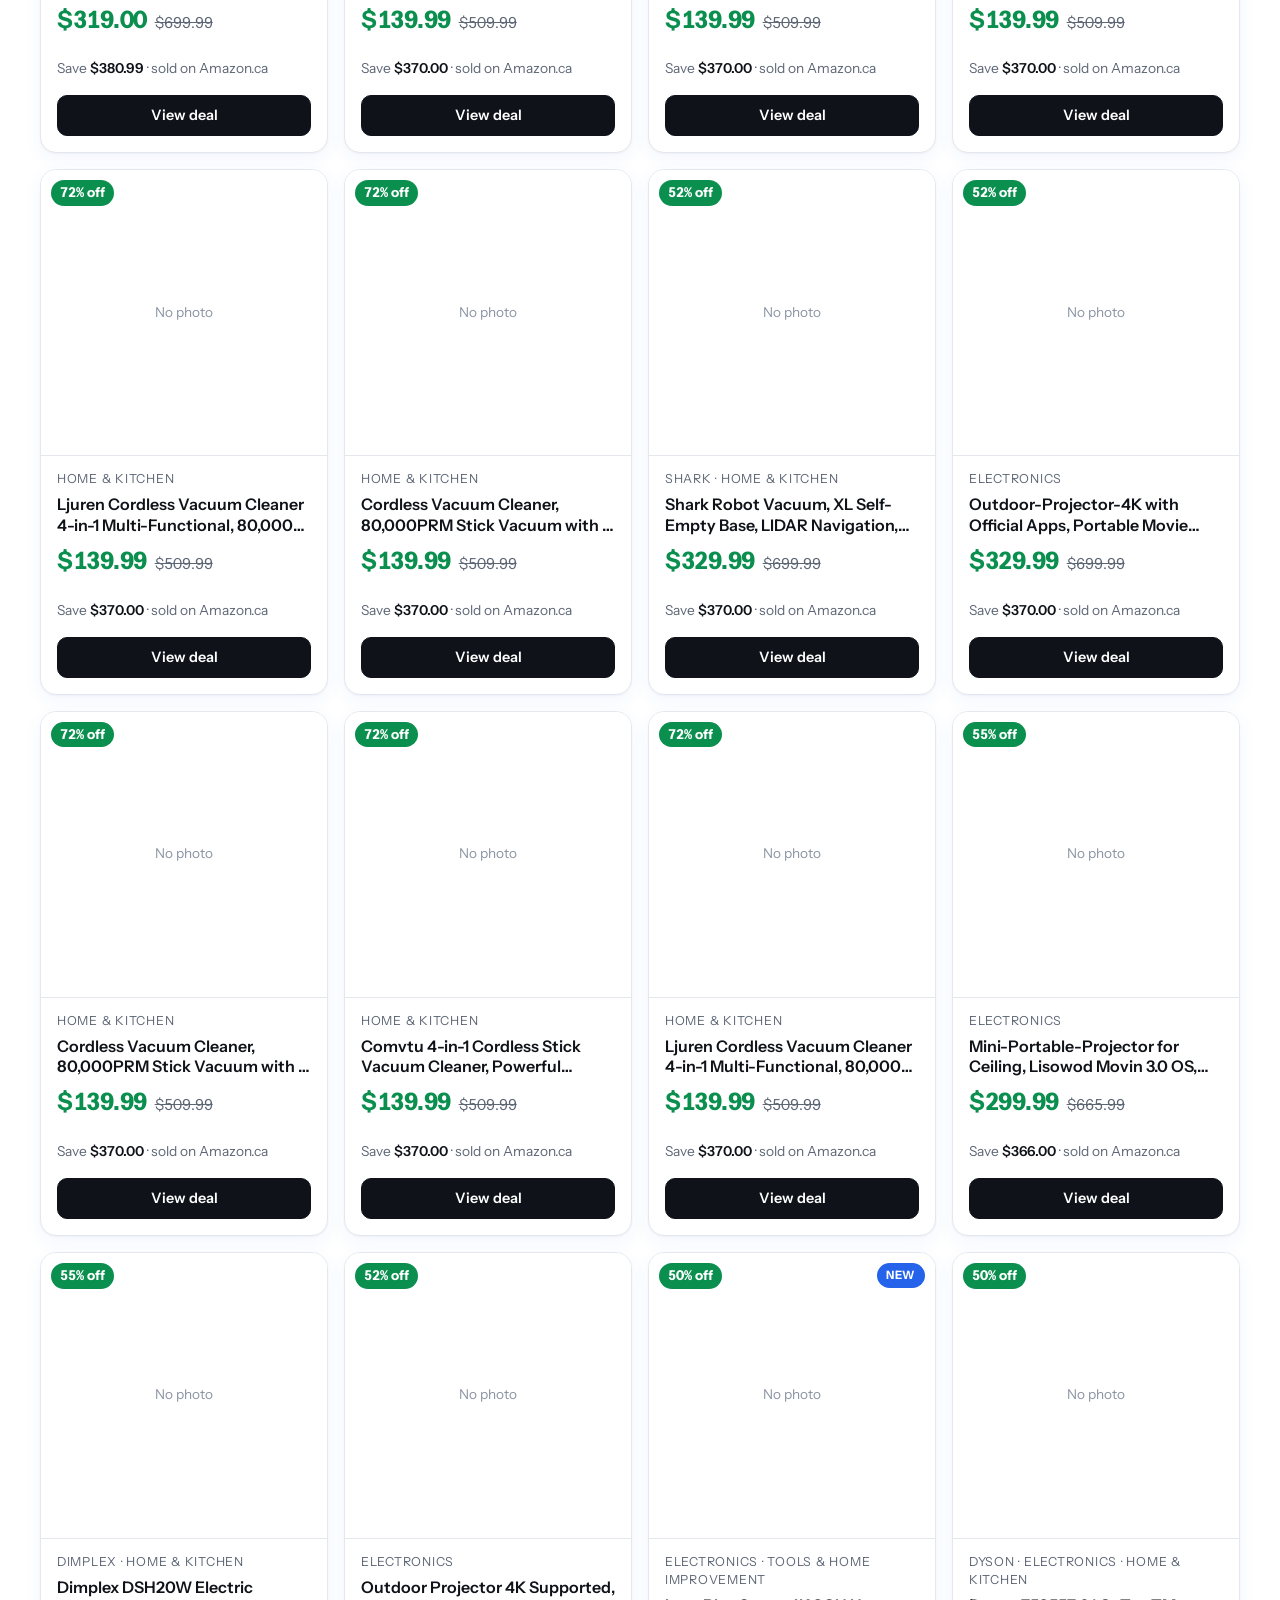
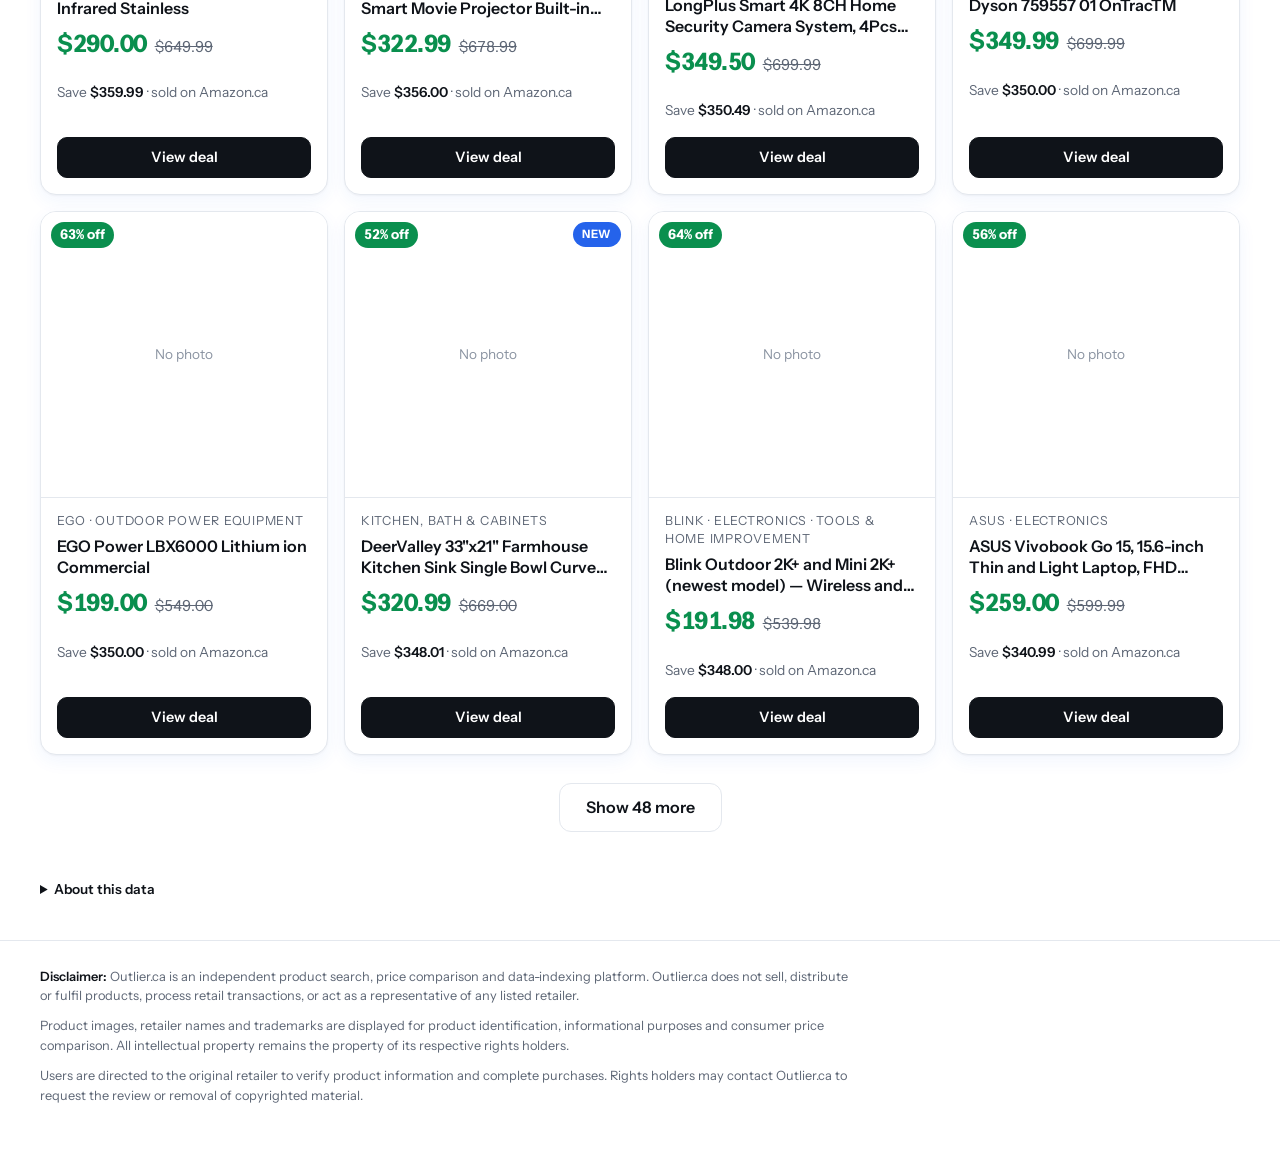
==== commit bc19ee7d: "Price slider: move the track below the label Co-Authored-By: Claude Sonnet 5.5 <noreply@anthropic.co" ====
--- a/amazon/index.html
+++ b/amazon/index.html
@@ -8,7 +8,7 @@
 <link rel="preconnect" href="https://fonts.googleapis.com">
 <link rel="preconnect" href="https://fonts.gstatic.com" crossorigin>
 <link href="https://fonts.googleapis.com/css2?family=Instrument+Sans:wght@400;500;600;700&display=swap" rel="stylesheet">
-<link rel="stylesheet" href="../assets/site.css?v=6">
+<link rel="stylesheet" href="../assets/site.css?v=7">
 </head>
 <body>
 <header class="site">
--- a/assets/site.css
+++ b/assets/site.css
@@ -197,7 +197,7 @@
 .pf .pfv { position: absolute; right: 14px; top: 4px; font-size: .74rem; color: var(--muted); font-variant-numeric: tabular-nums; white-space: nowrap; }
 .pf.on { border-color: var(--accent); }
 .pf.on .pfv { color: var(--ink); font-weight: 600; }
-.pftrack { position: absolute; left: 16px; right: 16px; bottom: 9px; height: 20px; }
+.pftrack { position: absolute; left: 16px; right: 16px; bottom: 2px; height: 20px; }
 .pftrack::before { content: ""; position: absolute; left: 0; right: 0; top: 50%; height: 4px; margin-top: -2px; border-radius: 2px; background: linear-gradient(to right, var(--line) var(--pa), var(--accent) var(--pa), var(--accent) var(--pb), var(--line) var(--pb)); }
 .pftrack input { position: absolute; left: -8px; width: calc(100% + 16px); top: 0; height: 20px; margin: 0; background: none; appearance: none; -webkit-appearance: none; pointer-events: none; }
 .pftrack input::-webkit-slider-runnable-track { background: none; height: 20px; }
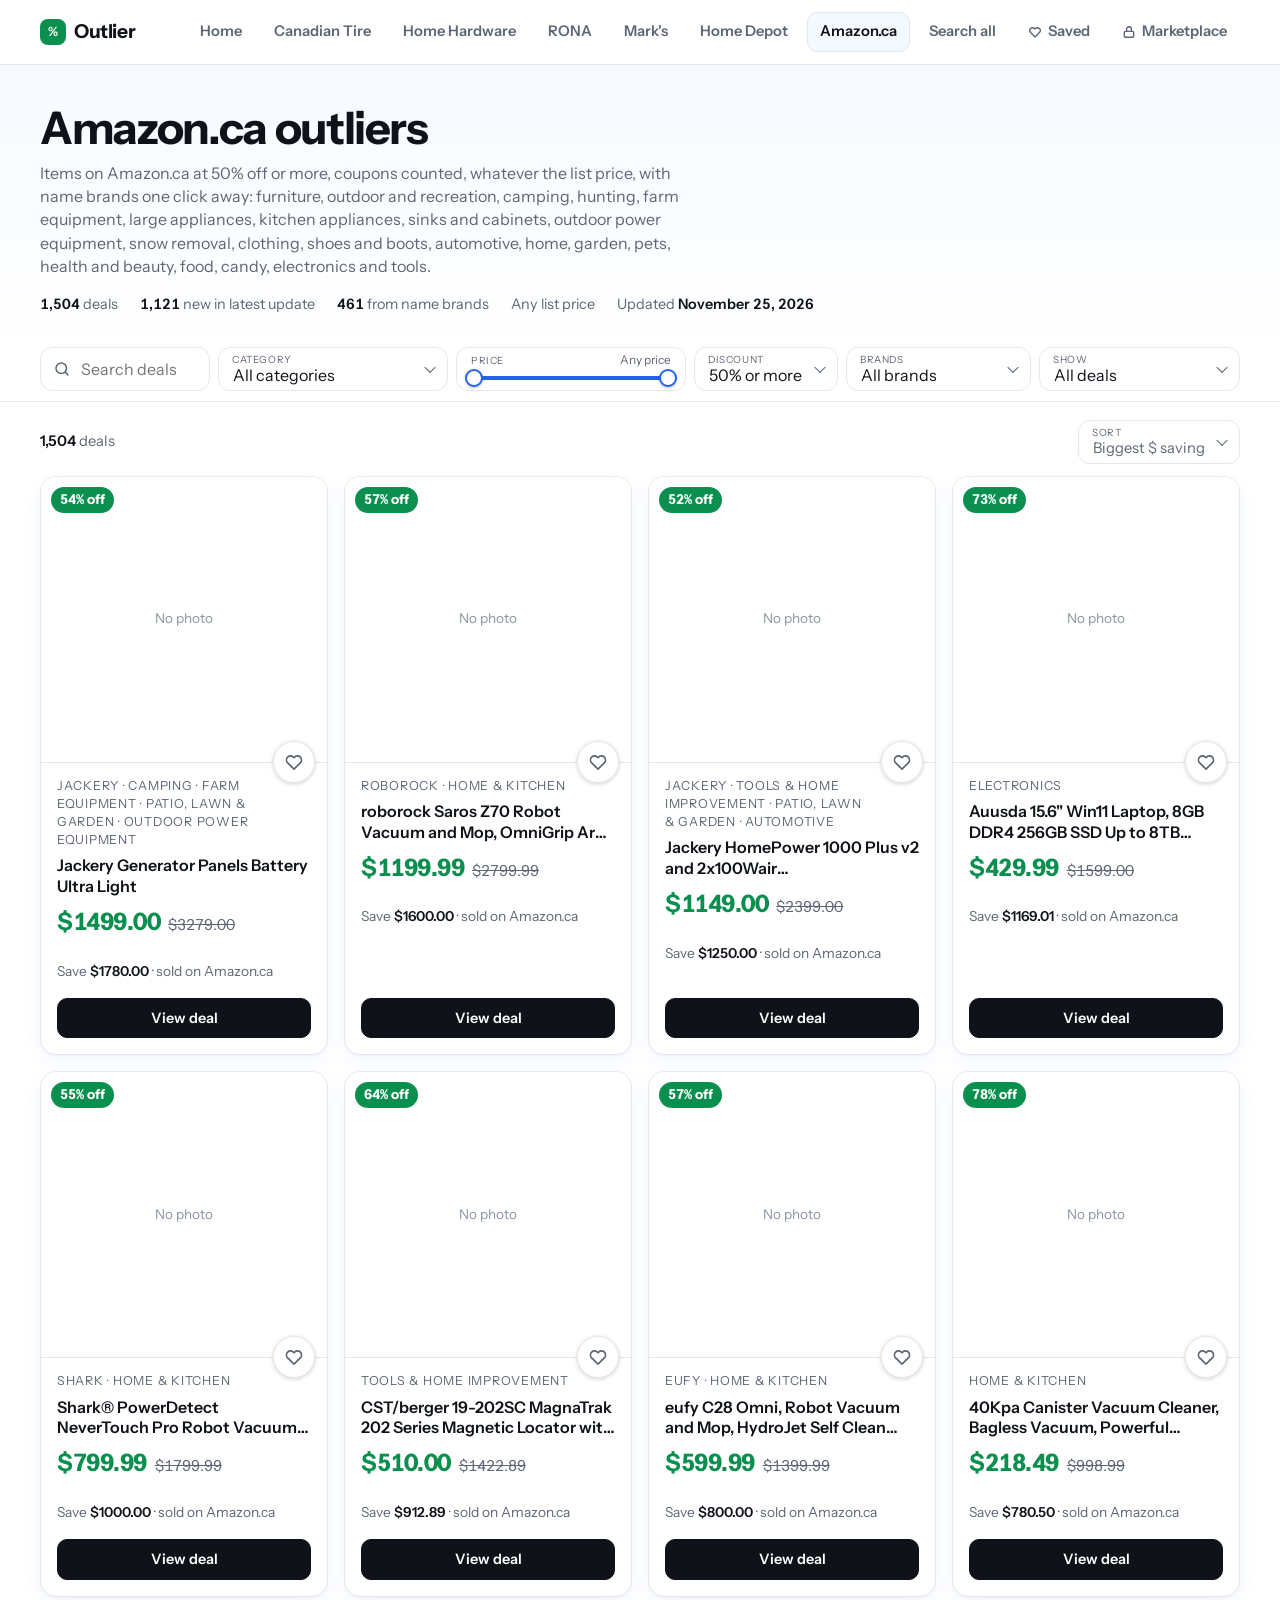
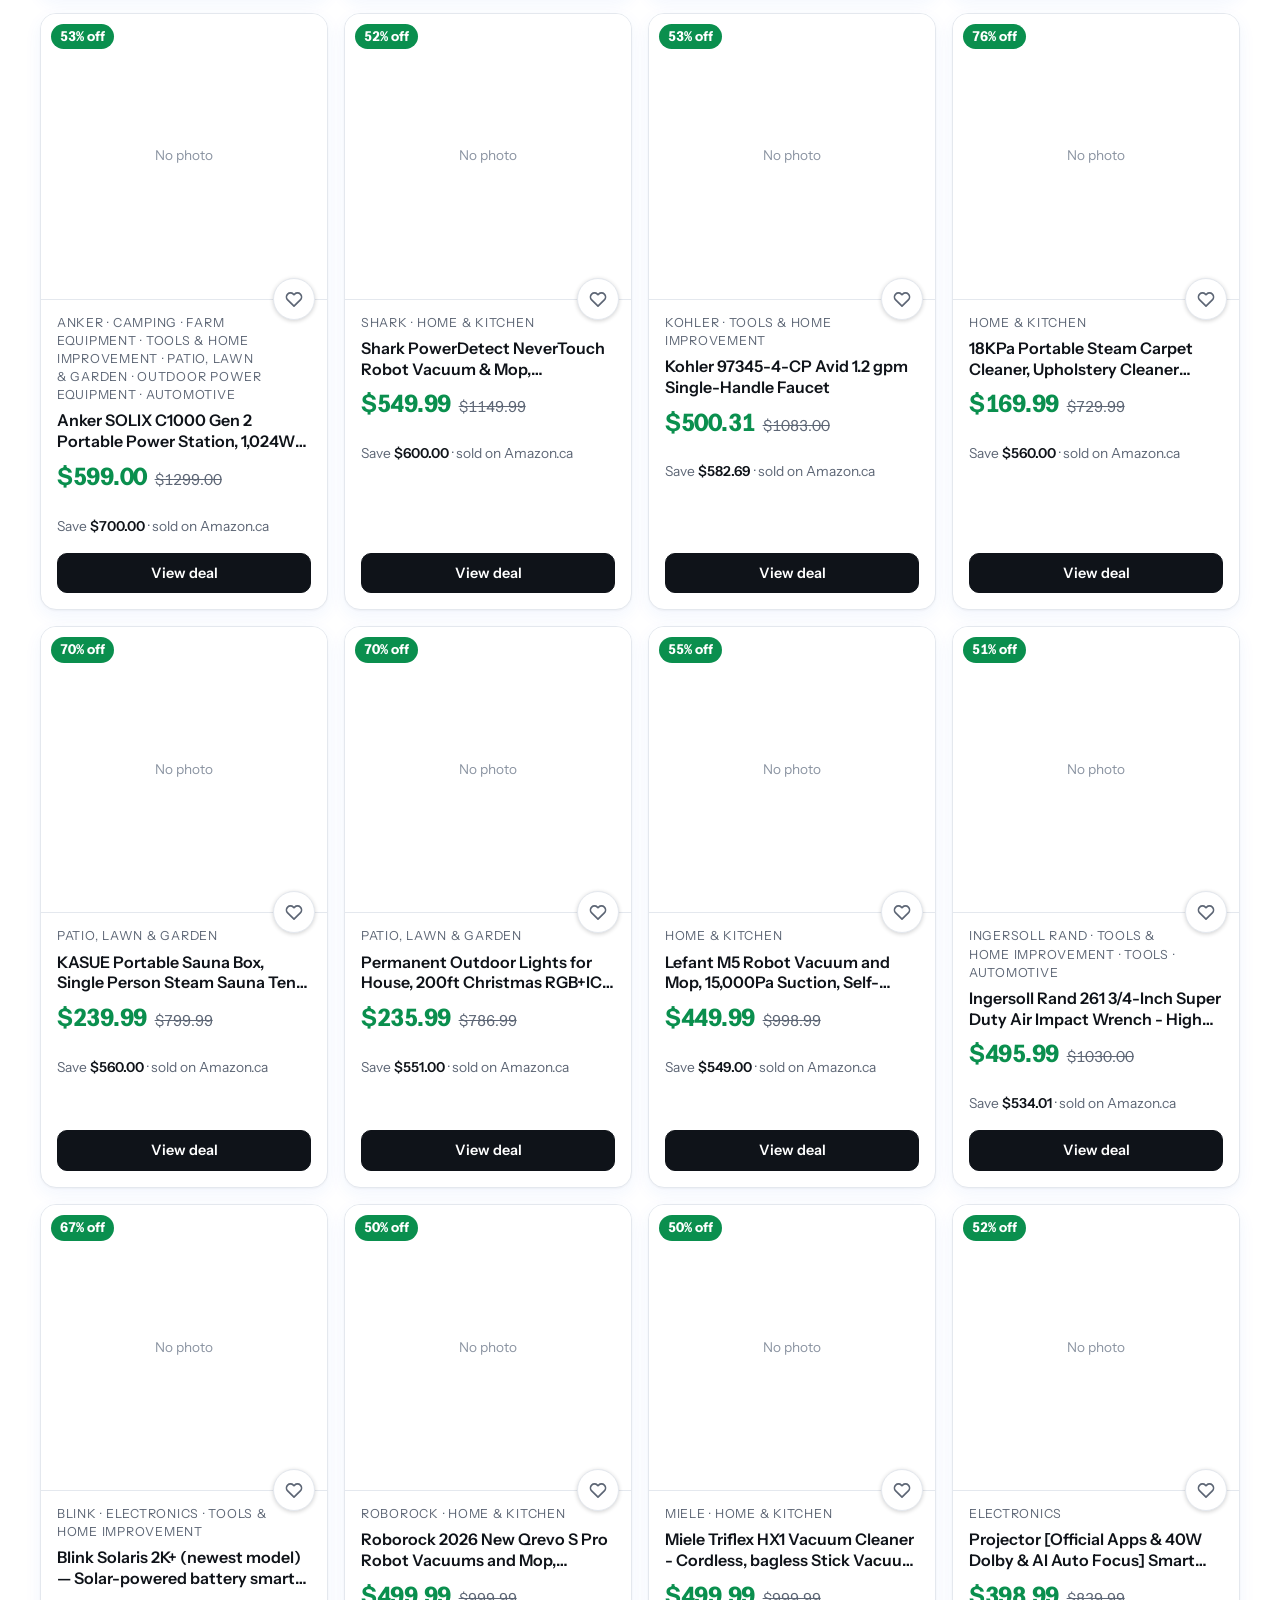
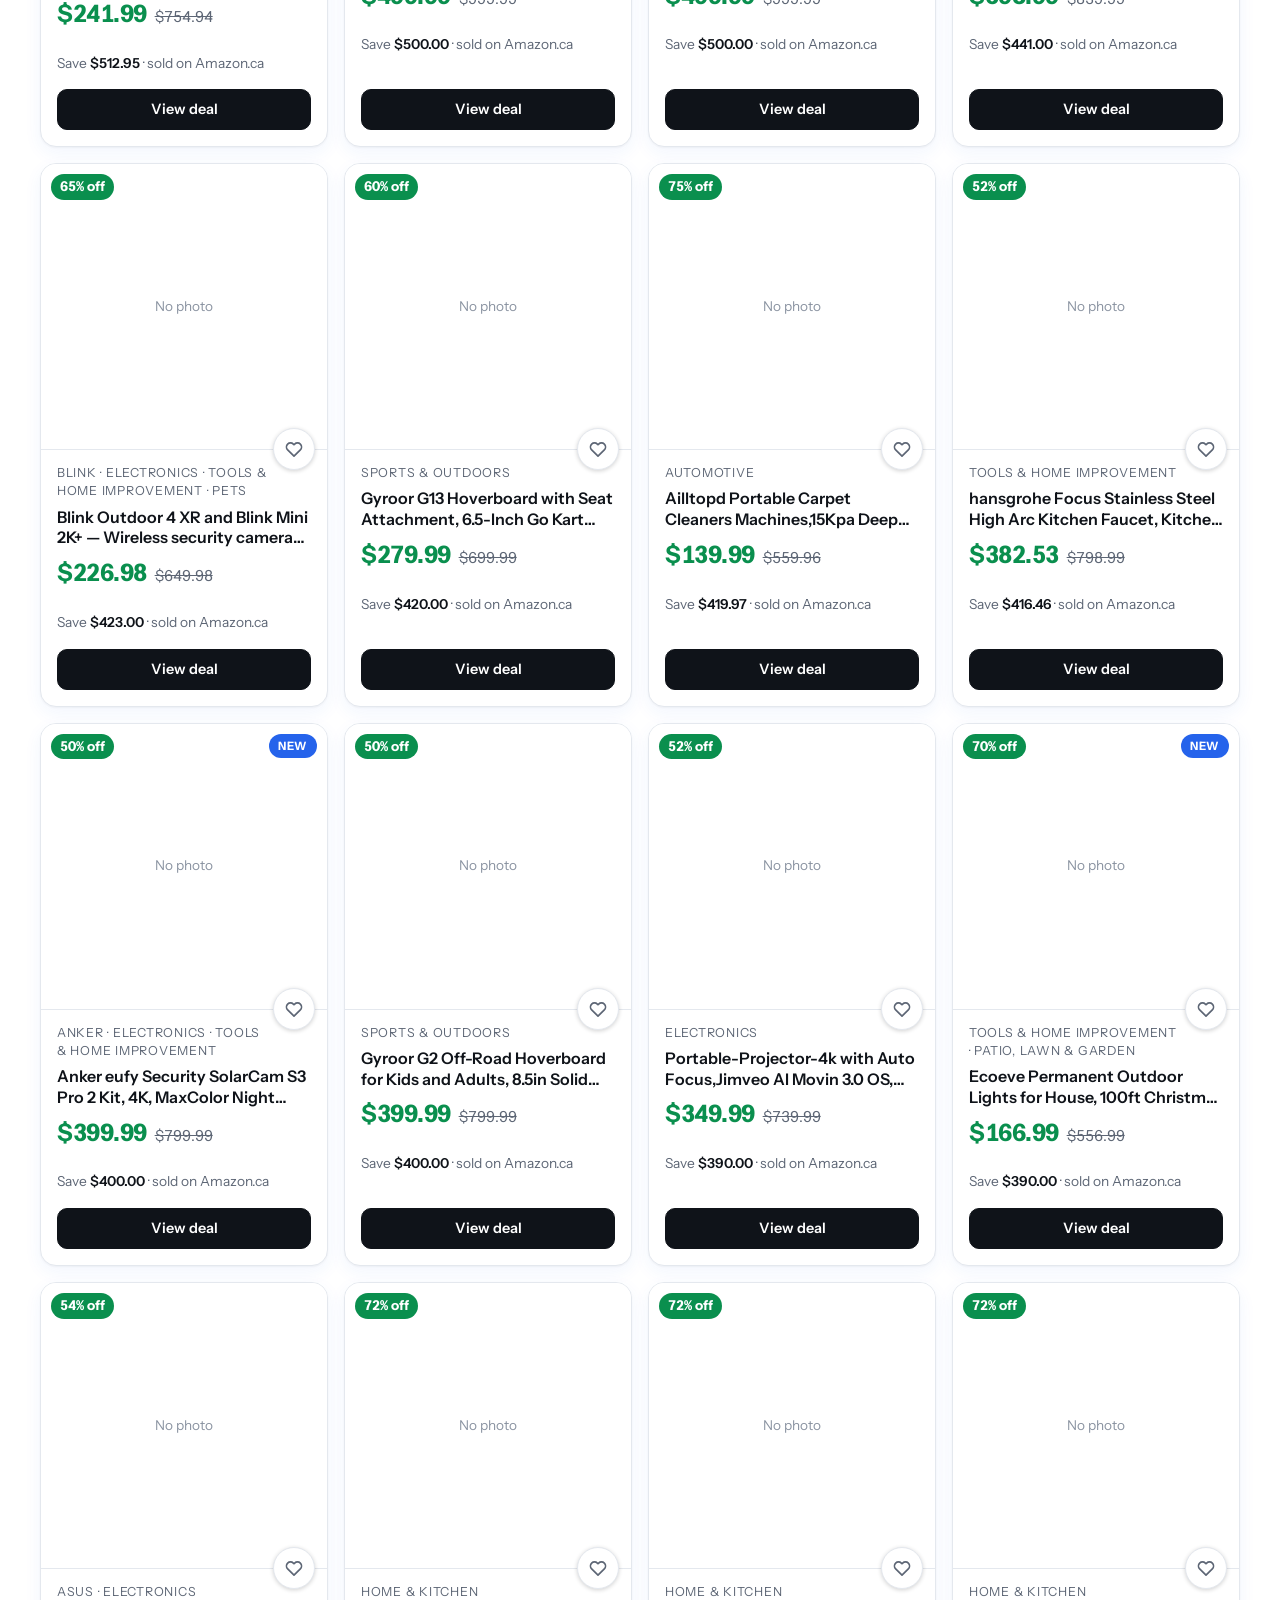
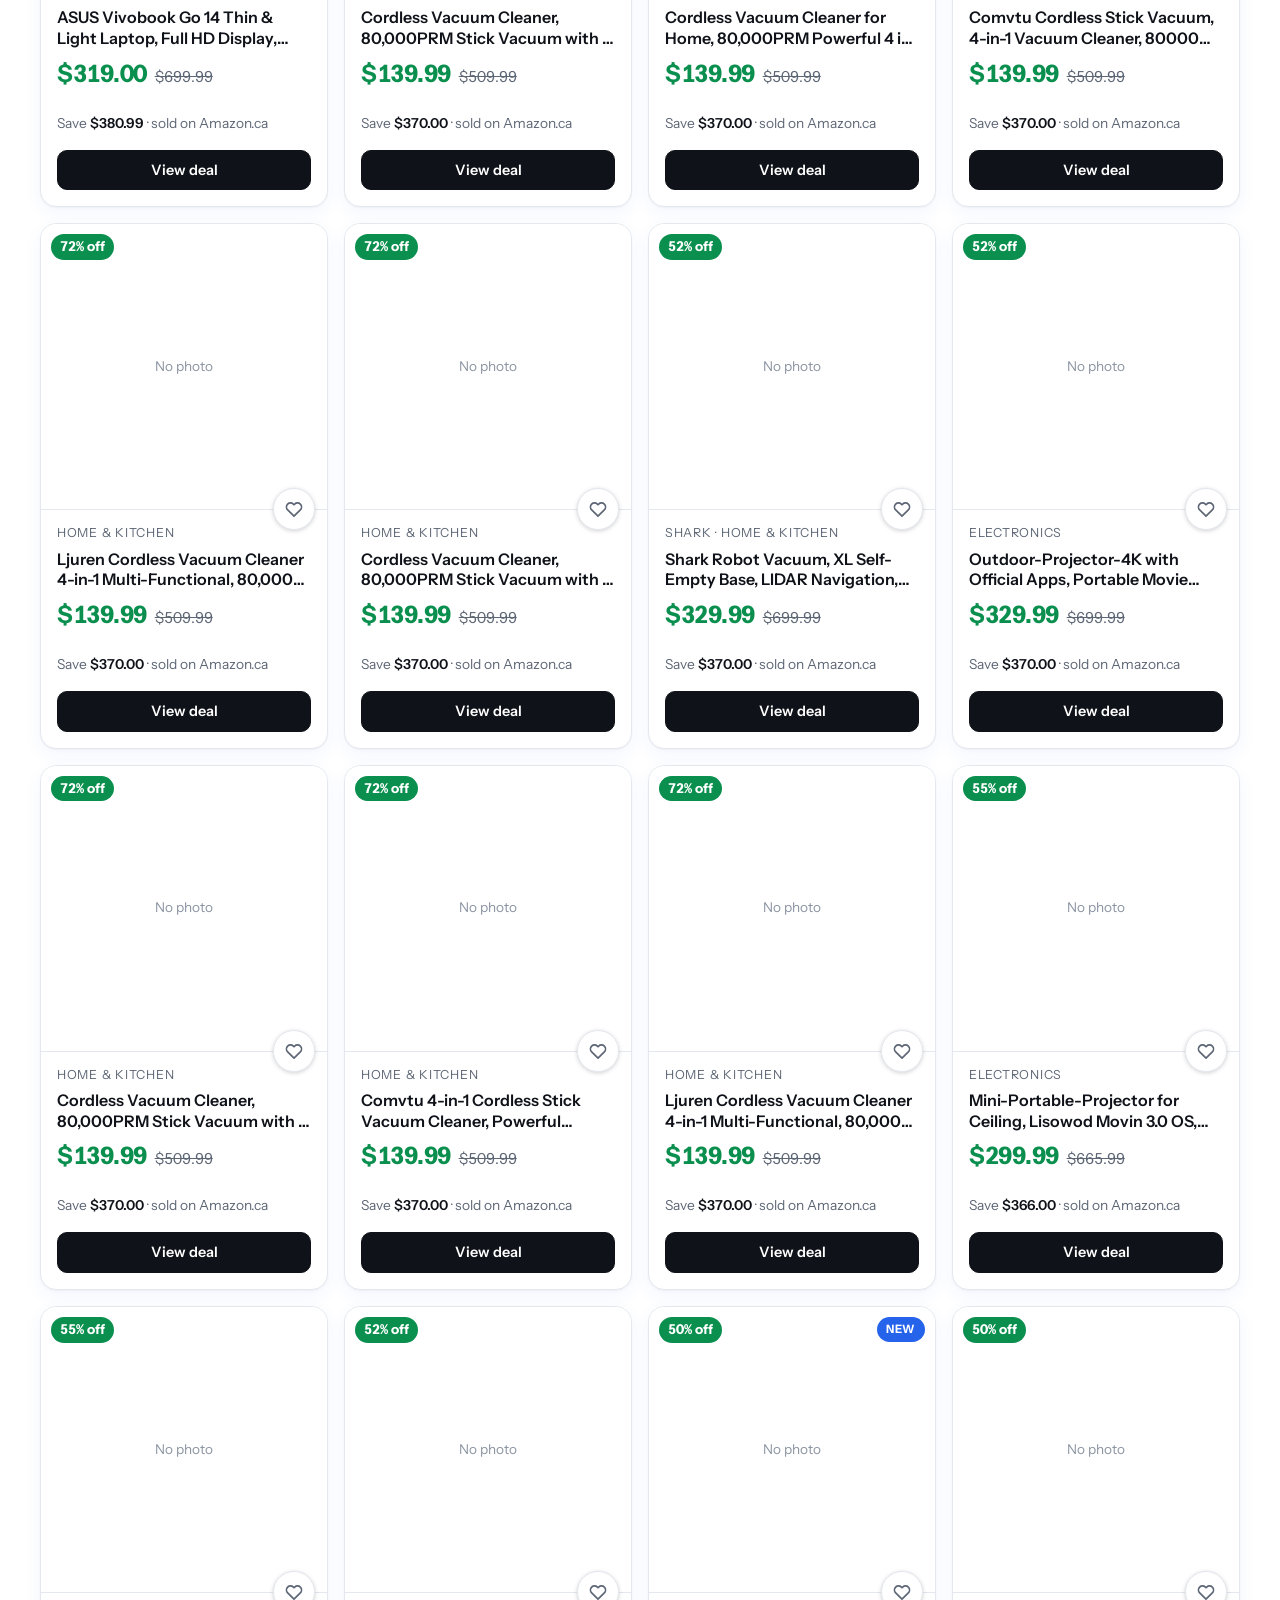
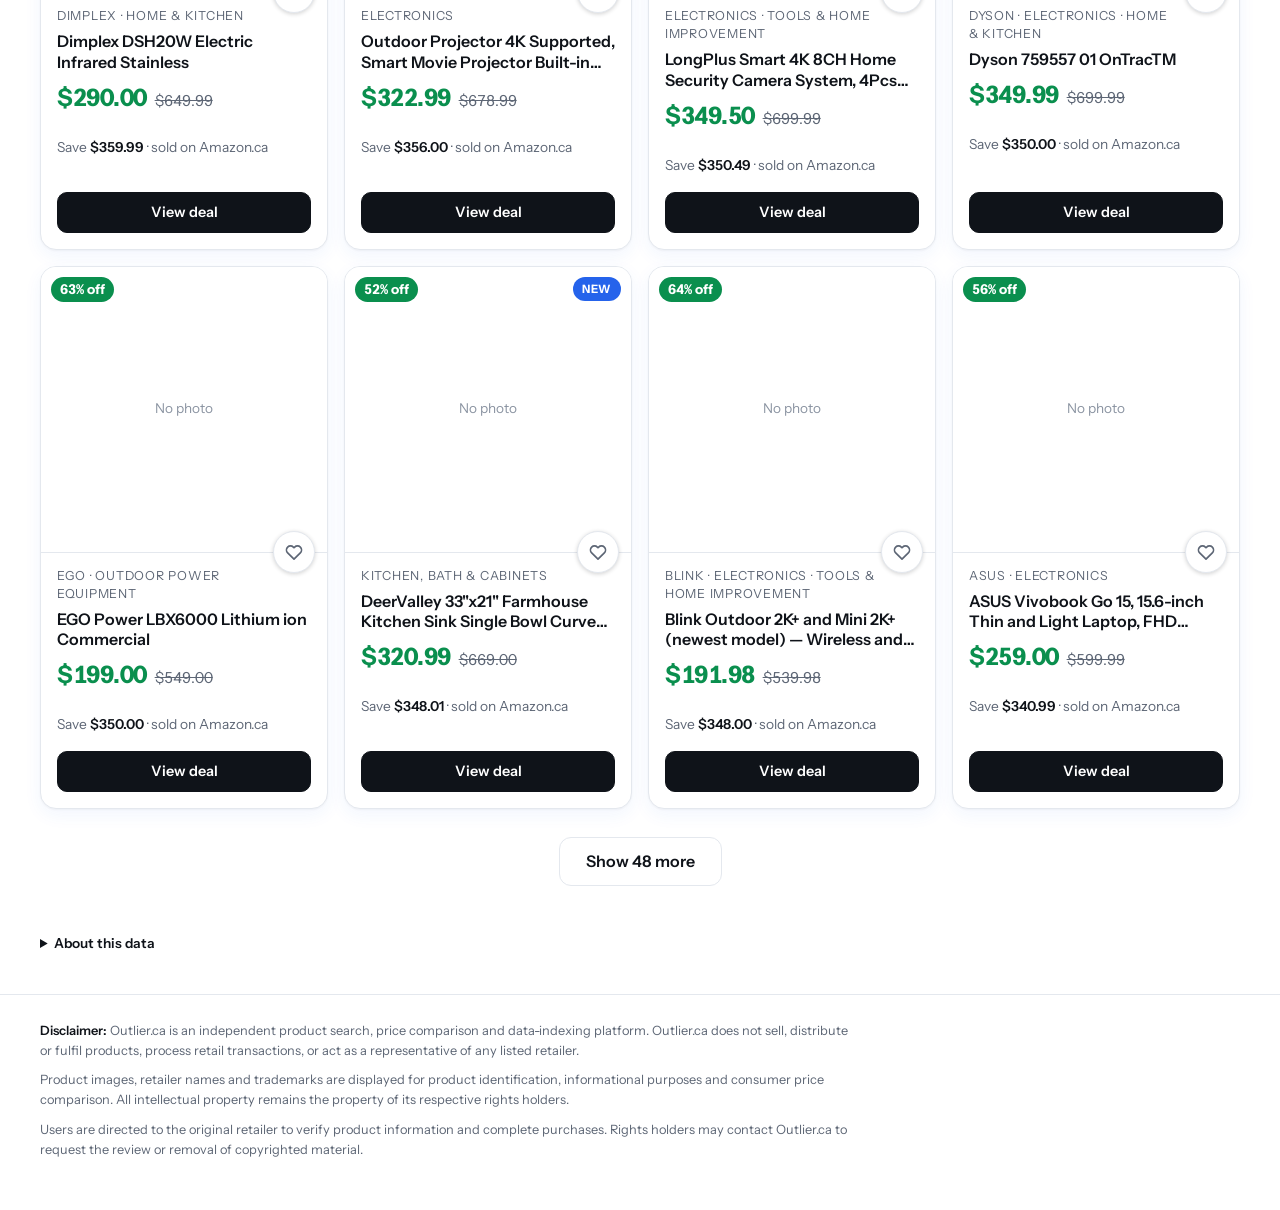
==== commit d66f3d12: "Add Save: heart button on every deal, a Saved page with price checks, and a Saved link in the menu C" ====
--- a/amazon/index.html
+++ b/amazon/index.html
@@ -8,7 +8,7 @@
 <link rel="preconnect" href="https://fonts.googleapis.com">
 <link rel="preconnect" href="https://fonts.gstatic.com" crossorigin>
 <link href="https://fonts.googleapis.com/css2?family=Instrument+Sans:wght@400;500;600;700&display=swap" rel="stylesheet">
-<link rel="stylesheet" href="../assets/site.css?v=7">
+<link rel="stylesheet" href="../assets/site.css?v=8">
 </head>
 <body>
 <header class="site">
@@ -17,7 +17,7 @@
     <nav class="menu" id="menu" aria-label="Stores"></nav>
   </div>
 </header>
-<script src="../assets/nav.js?v=4" data-base="../" data-here="amazon" defer></script>
+<script src="../assets/nav.js?v=5" data-base="../" data-here="amazon" defer></script>
 
 <header class="wrap hero">
   <h1>Amazon.ca outliers</h1>
@@ -75,7 +75,8 @@
   </footer>
 </main>
 
-<script src="../assets/pricefilter.js?v=1"></script>
+<script src="../assets/saved.js?v=1"></script>
+<script src="../assets/pricefilter.js?v=2"></script>
 <script>
 (function () {
   const $ = (id) => document.getElementById(id);
@@ -165,6 +166,7 @@
     const coupon = noteTxt ? ` · <b>${esc(noteTxt)}</b>` : '';
     return `<article class="card">${media}
       <div class="body">
+        ${Saved.btn({ s: 'amazon', c: it.code, t: it.title, i: it.img, u: url, b: it.brand, p: d.sale, o: d.orig })}
         <p class="brand">${esc(it.brand || cats)}${it.brand && cats ? ' · ' + esc(cats) : ''}</p>
         <h2><a href="${esc(url)}" target="_blank" rel="noopener">${esc(it.title)}</a></h2>
         <p class="price"><strong>${fmt(d.sale)}</strong><s>${fmt(d.orig)}</s></p>
--- a/assets/site.css
+++ b/assets/site.css
@@ -209,3 +209,25 @@
 .pftrack input:focus-visible::-moz-range-thumb { outline: 3px solid color-mix(in srgb, var(--accent) 40%, transparent); outline-offset: 1px; }
 .pftrack input:active::-webkit-slider-thumb { cursor: grabbing; }
 @media (max-width: 640px) { .pfmount { flex: 1 1 100%; } .pf { width: 100%; } }
+
+/* Save button (assets/saved.js) and the Saved page */
+.body { position: relative; }
+.save { position: absolute; right: 12px; top: -22px; z-index: 2; width: 42px; height: 42px; display: grid; place-items: center; padding: 0; border-radius: 50%; border: 1px solid var(--line); background: var(--card); color: var(--muted); box-shadow: 0 1px 4px rgba(0, 0, 0, .18); cursor: pointer; transition: transform .12s, color .12s, border-color .12s; }
+.save svg { fill: none; }
+.save:hover { color: var(--ink); border-color: var(--muted); }
+.save:active { transform: scale(.92); }
+.save[aria-pressed="true"] { color: #d6335a; border-color: #d6335a; }
+.save[aria-pressed="true"] svg { fill: currentColor; }
+.save:focus-visible { outline: 3px solid color-mix(in srgb, var(--accent) 45%, transparent); outline-offset: 2px; }
+.navcount { margin-left: 6px; min-width: 18px; padding: 0 6px; border-radius: 999px; background: var(--accent); color: #fff; font-size: .72rem; font-weight: 700; line-height: 18px; text-align: center; font-variant-numeric: tabular-nums; }
+.navcount[hidden] { display: none; }
+.card .brand { padding-right: 44px; }
+.chg { margin: 0; font-size: .86rem; color: var(--muted); }
+.chg b { color: var(--ink); font-weight: 600; }
+.chg.drop b { color: var(--save); }
+.chg.up b { color: #b4361f; }
+.chg.gone { font-style: italic; }
+.saved-tools { display: flex; align-items: center; gap: 10px; flex-wrap: wrap; }
+.saved-tools .btn { flex: none; padding: 7px 14px; }
+.btn.danger { background: #b4361f; border-color: #b4361f; color: #fff; }
+.card .rm { flex: none; }
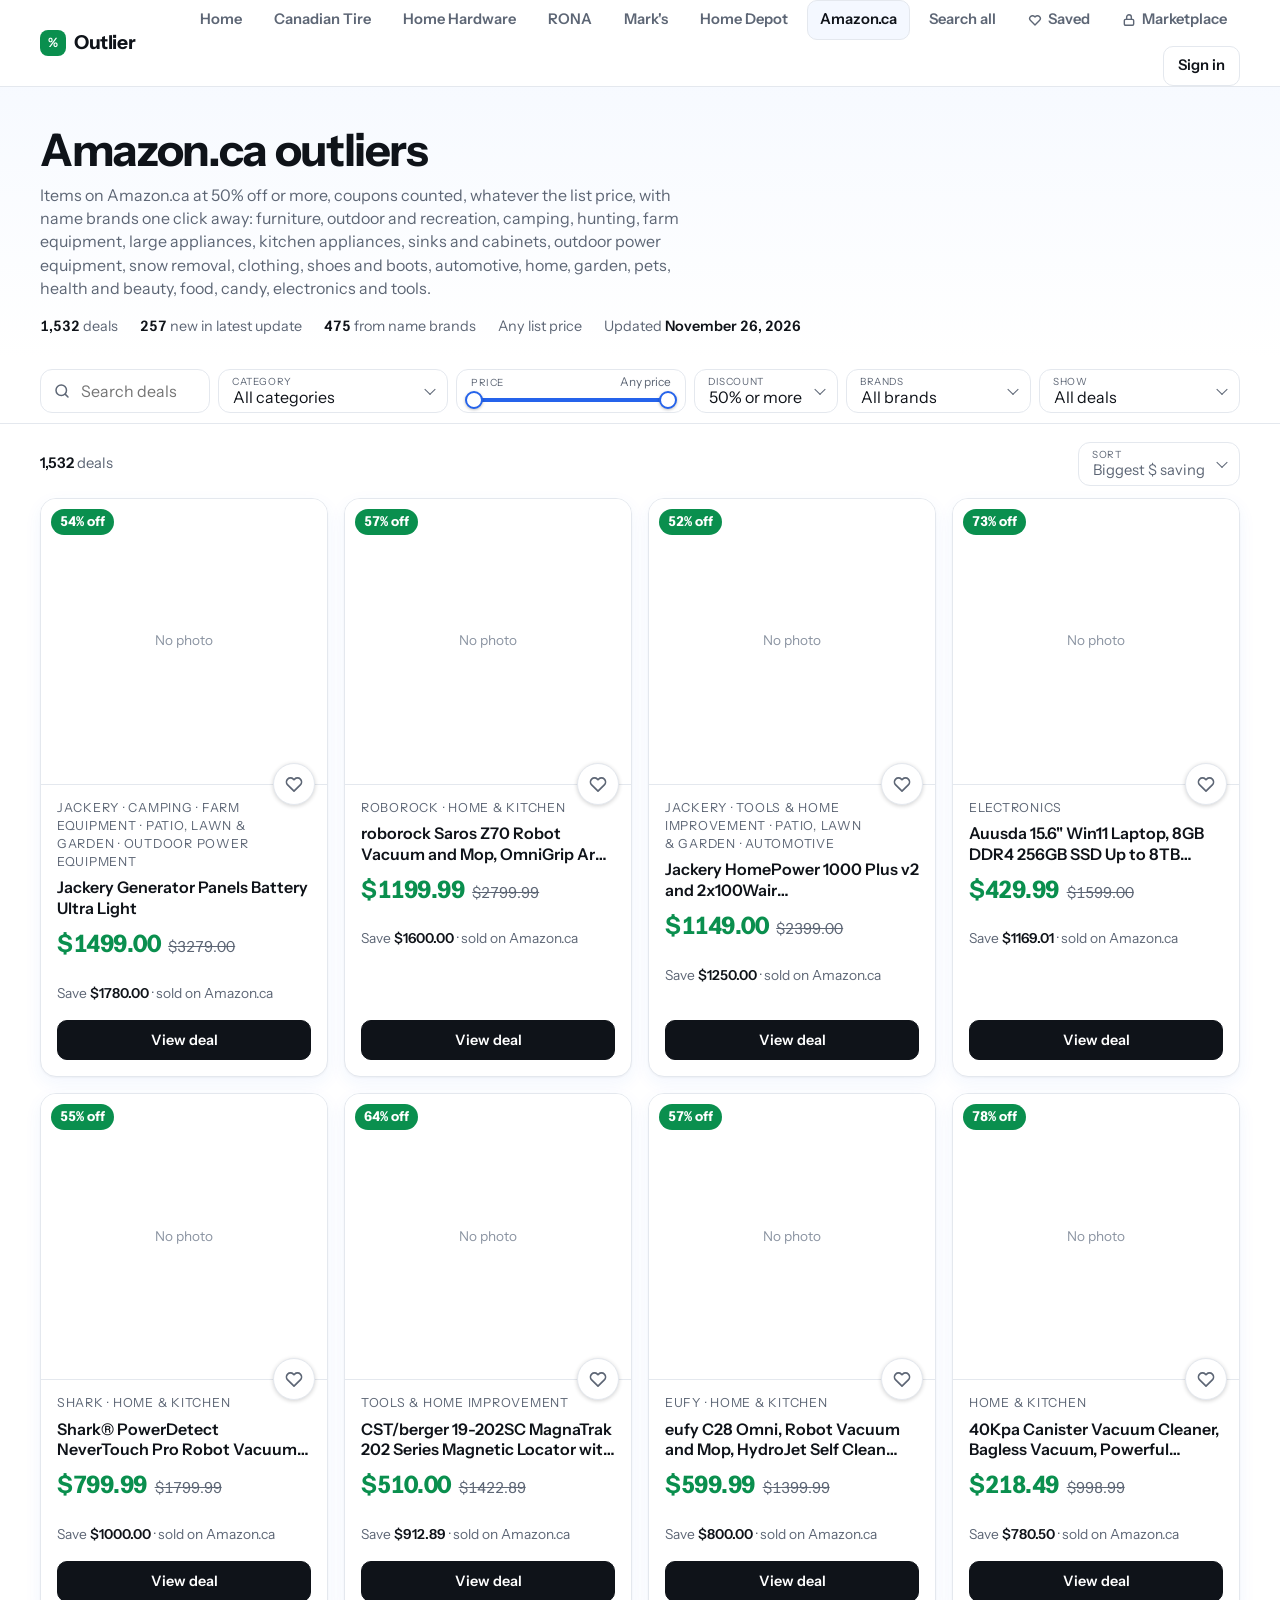
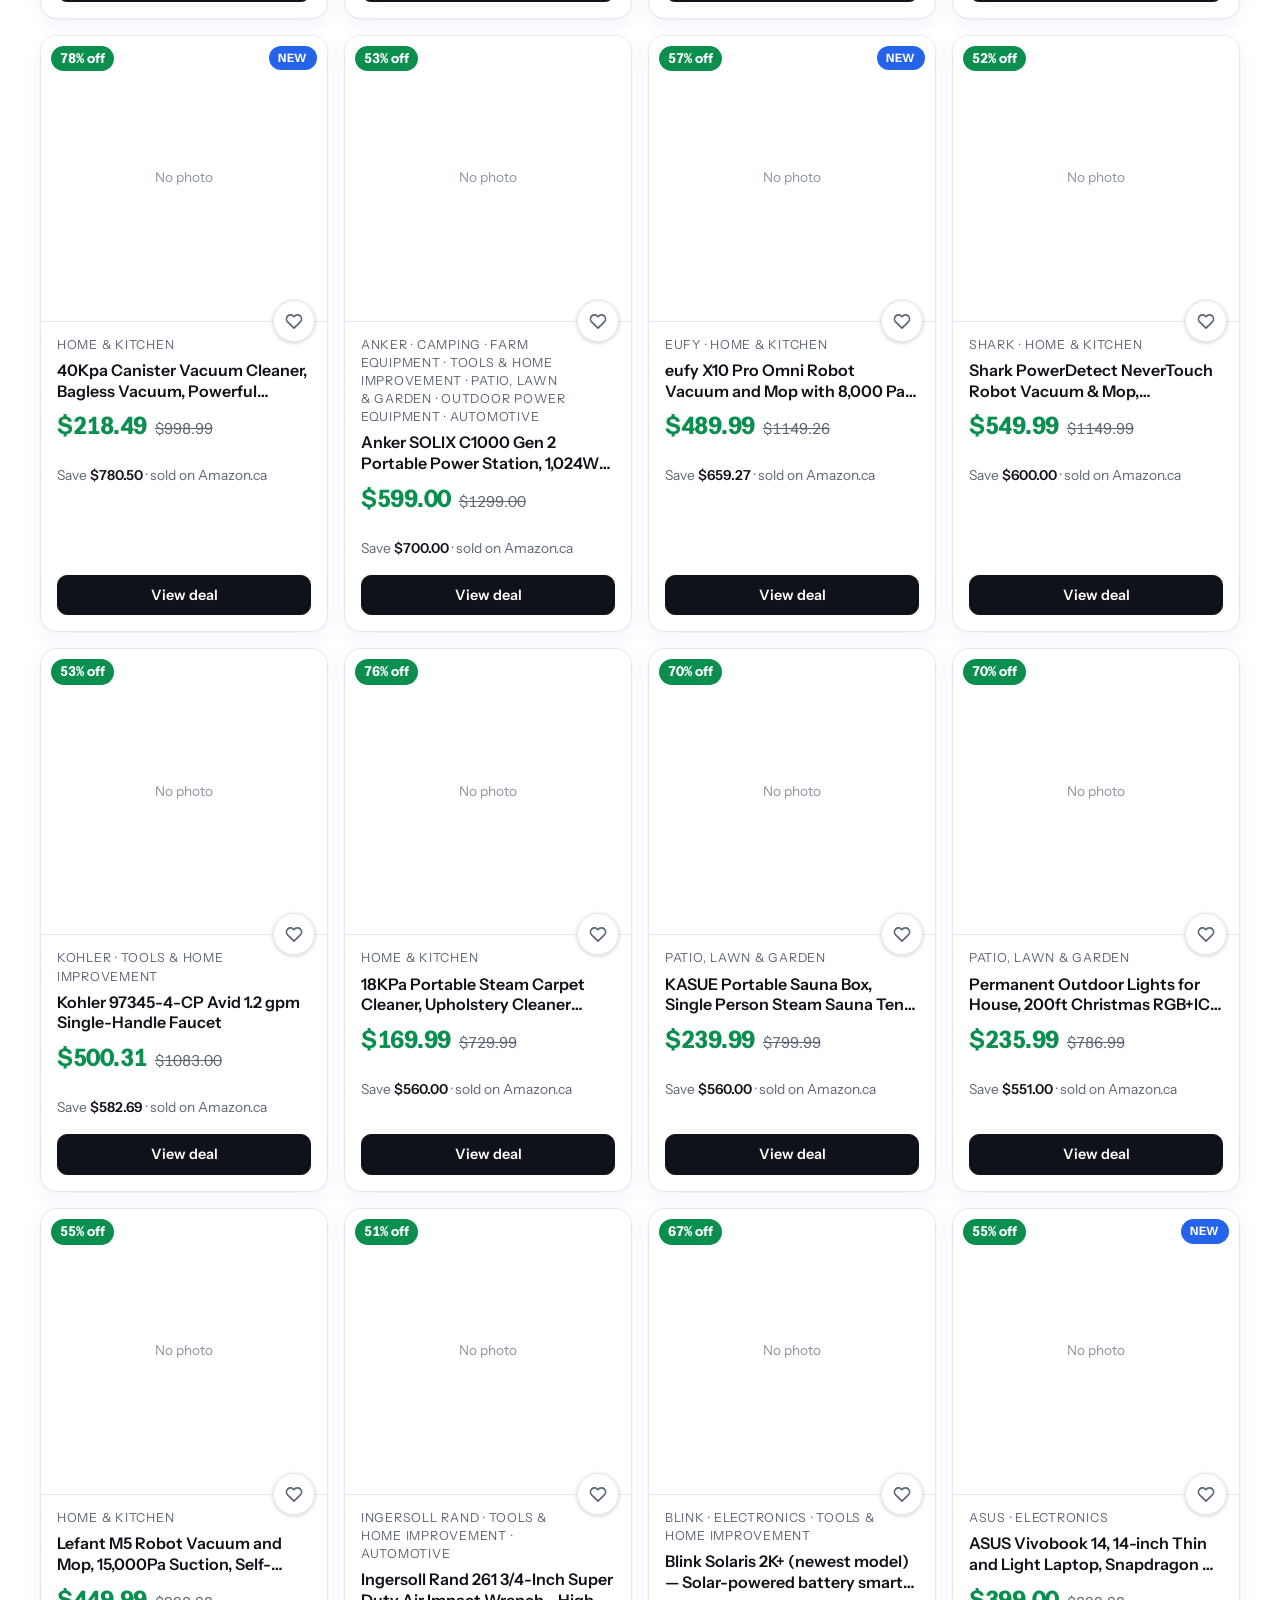
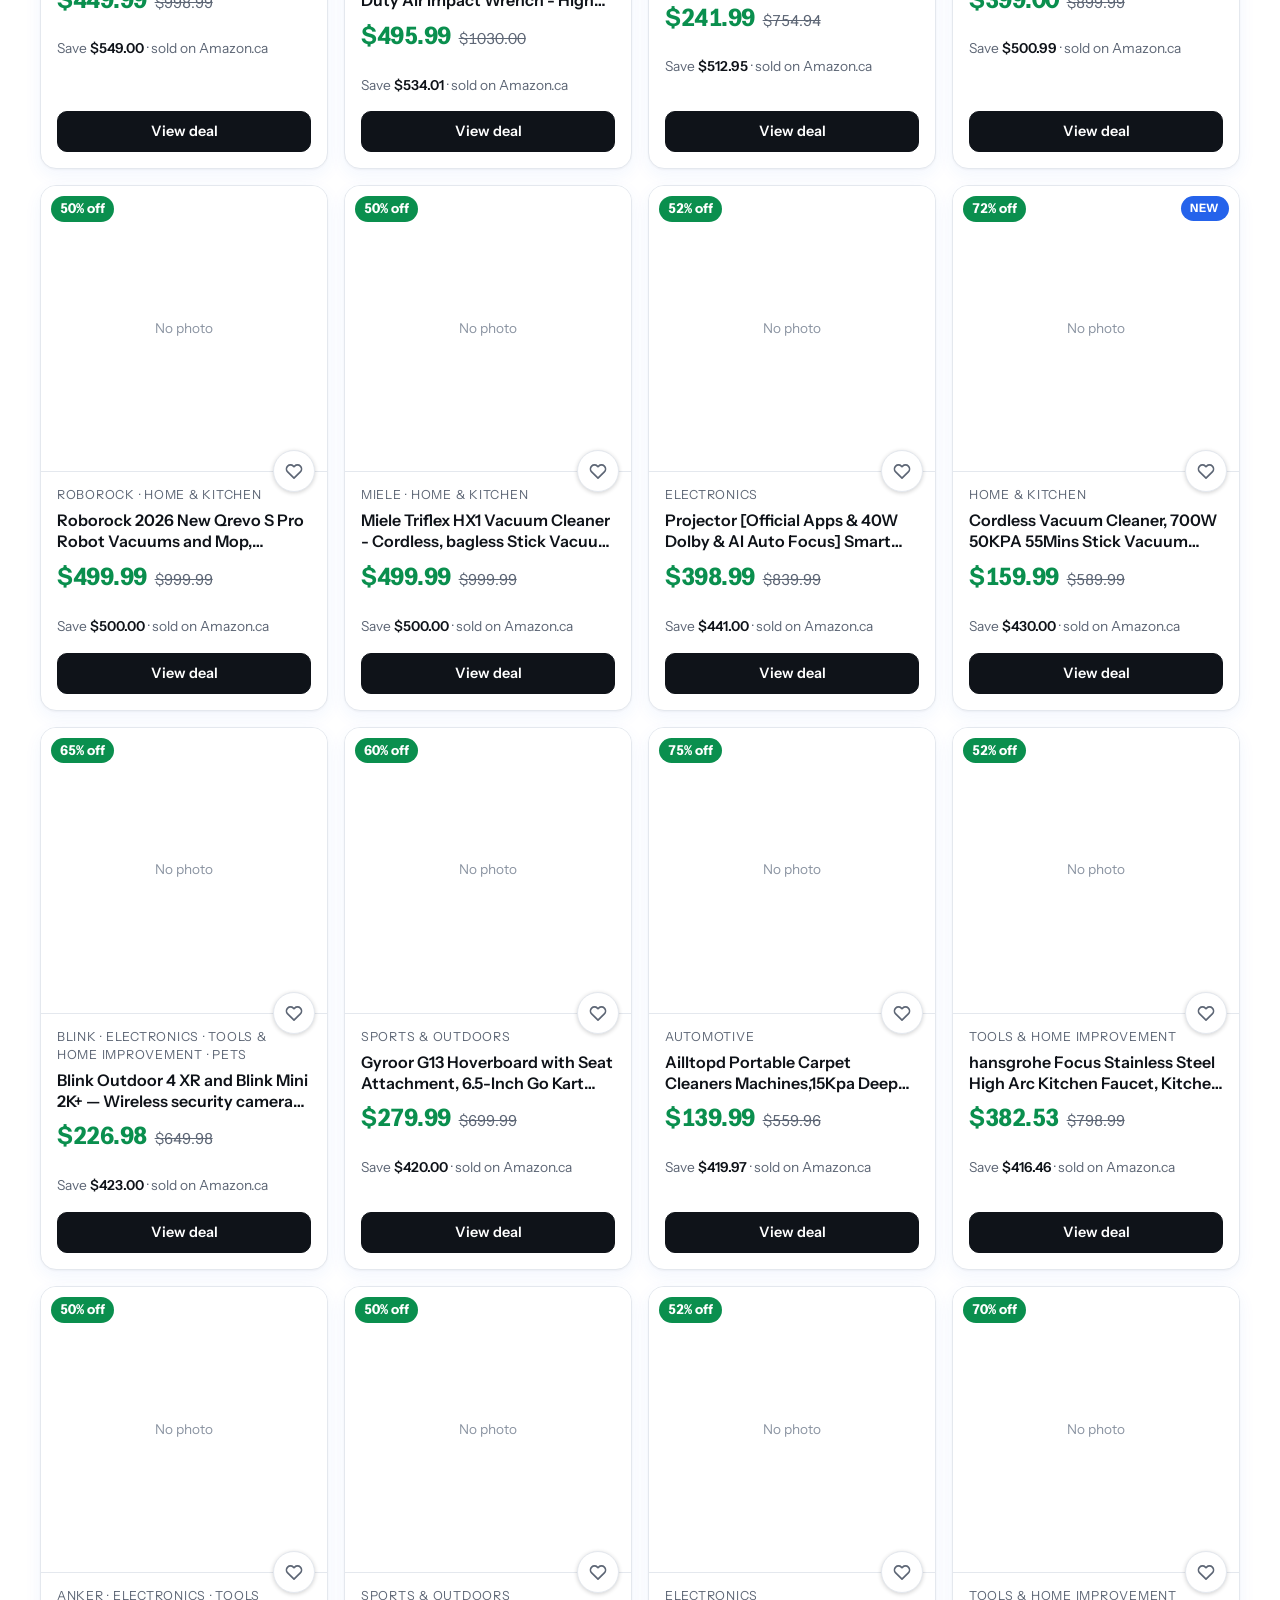
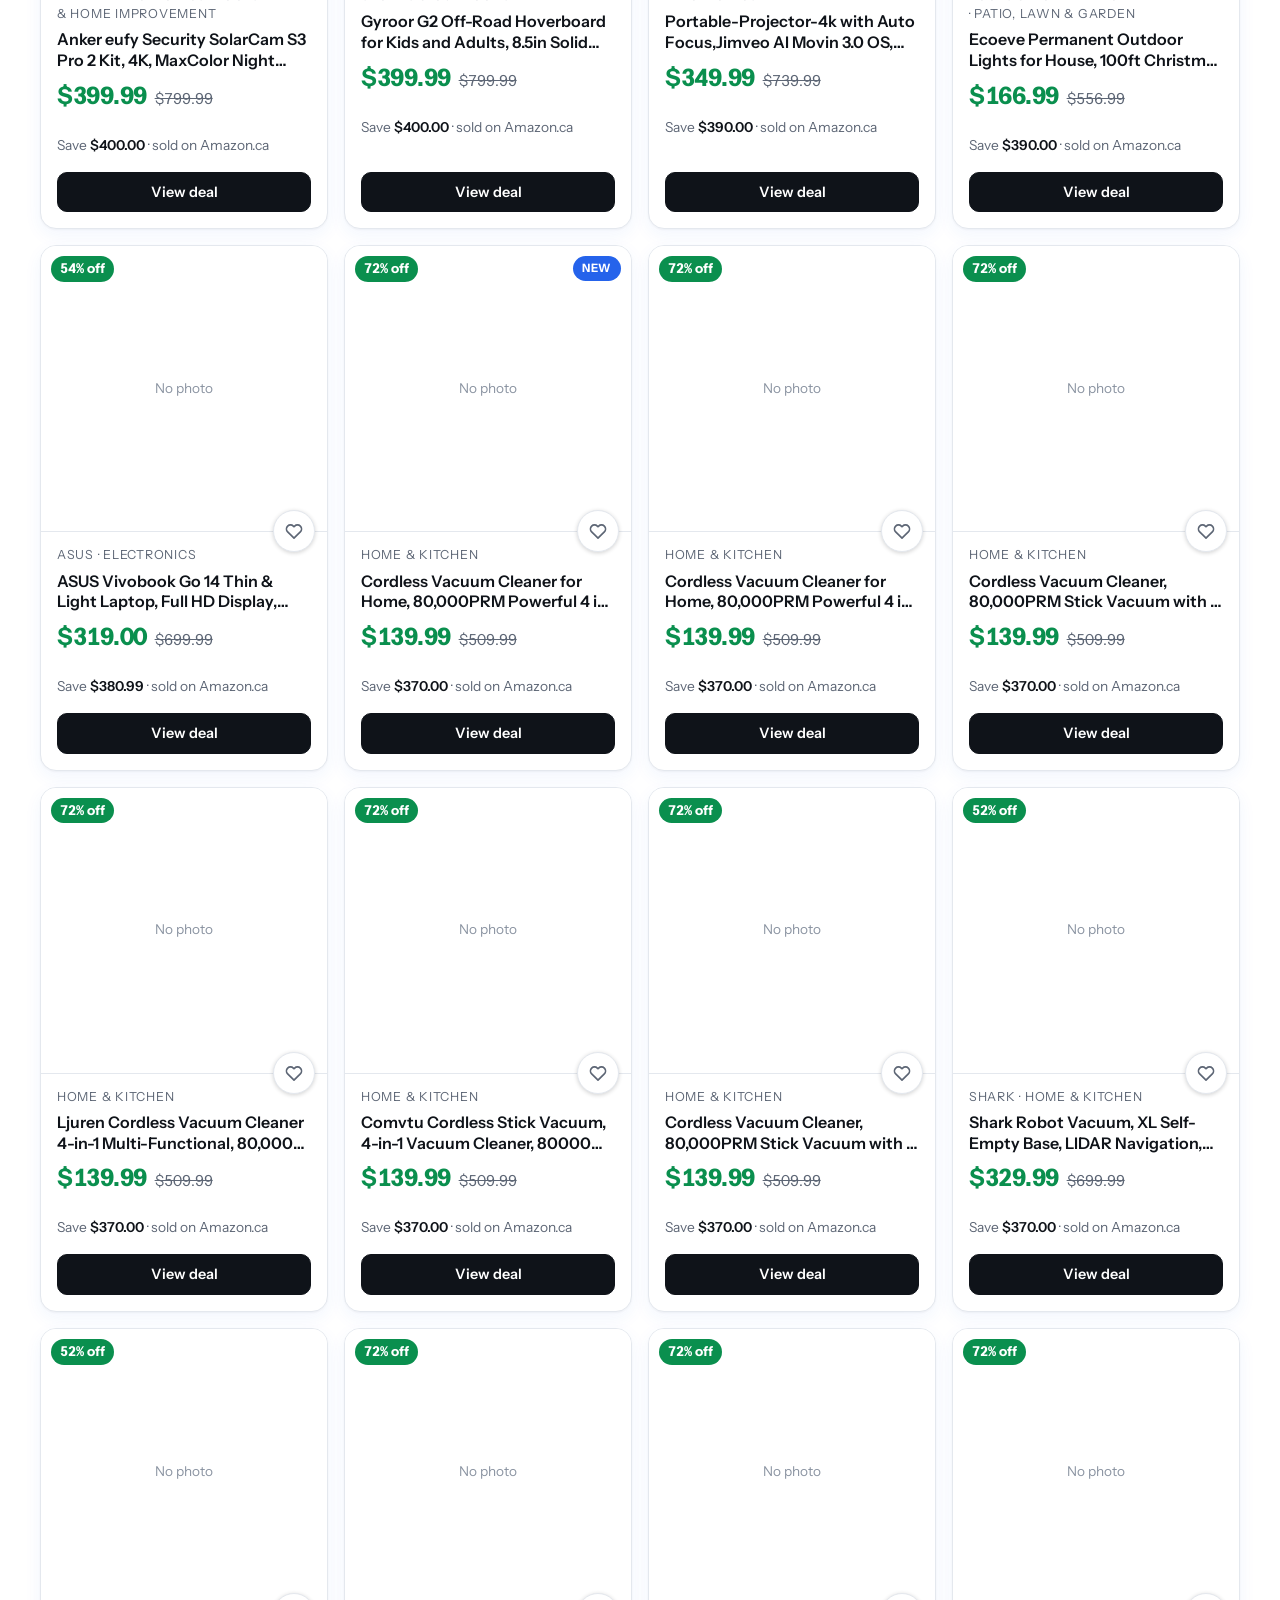
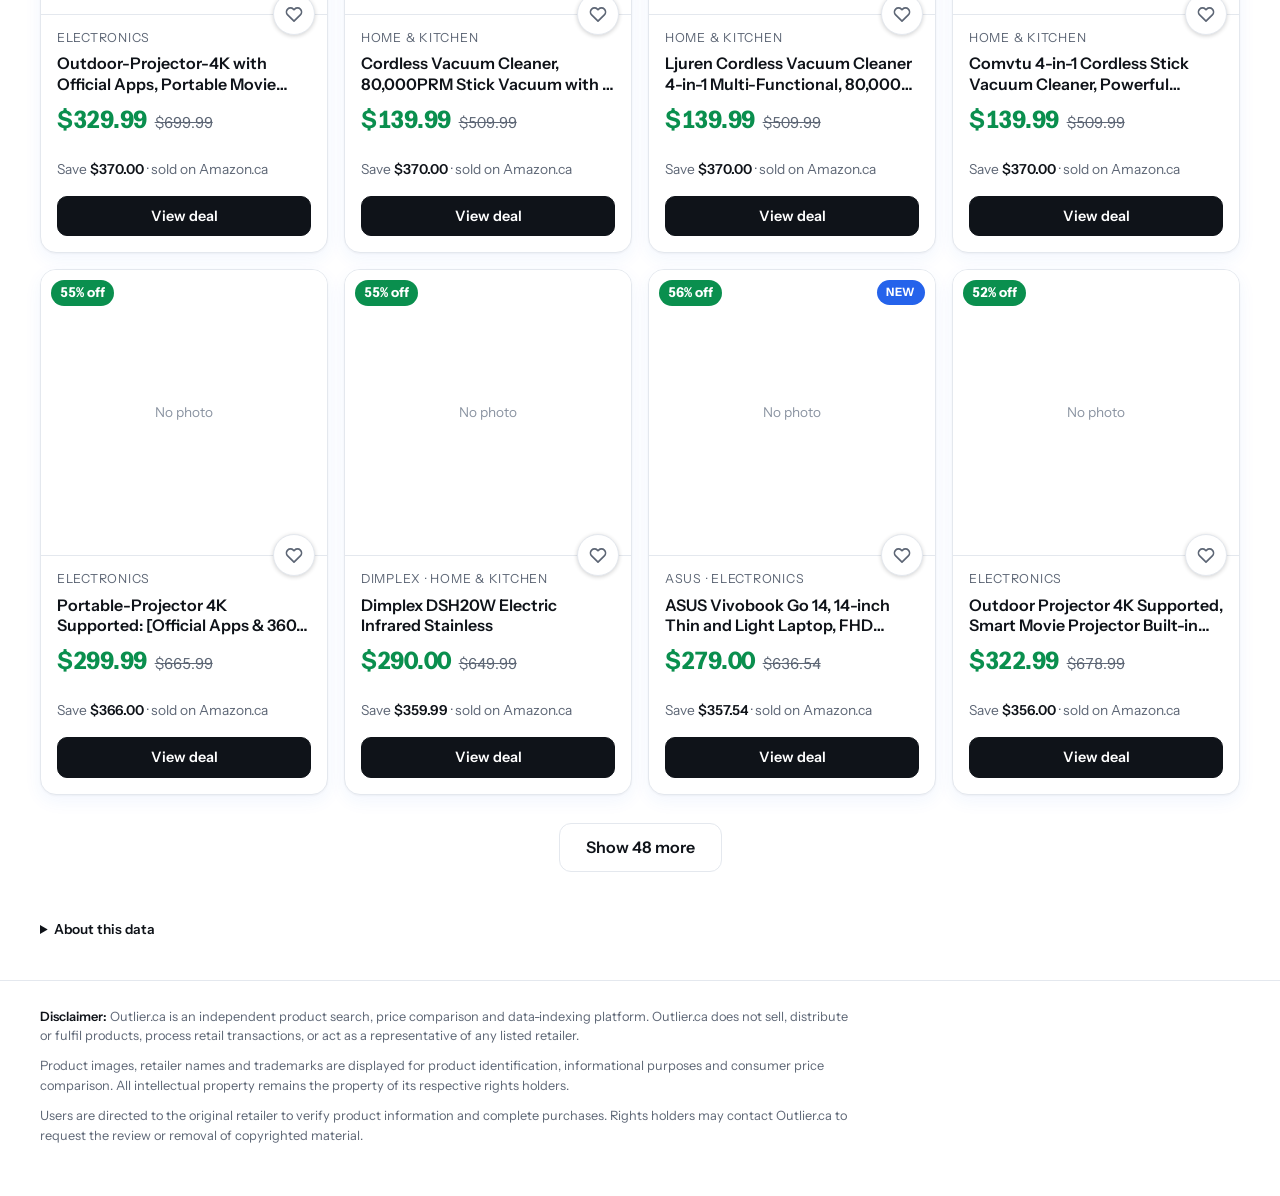
==== commit dd761a53: "Optional account sync for saved products (Supabase): email link sign-in, merge on first sign-in, off" ====
--- a/amazon/index.html
+++ b/amazon/index.html
@@ -17,7 +17,7 @@
     <nav class="menu" id="menu" aria-label="Stores"></nav>
   </div>
 </header>
-<script src="../assets/nav.js?v=5" data-base="../" data-here="amazon" defer></script>
+<script src="../assets/nav.js?v=6" data-base="../" data-here="amazon" defer></script>
 
 <header class="wrap hero">
   <h1>Amazon.ca outliers</h1>
@@ -75,7 +75,7 @@
   </footer>
 </main>
 
-<script src="../assets/saved.js?v=1"></script>
+<script src="../assets/saved.js?v=2"></script>
 <script src="../assets/pricefilter.js?v=2"></script>
 <script>
 (function () {
--- a/assets/site.css
+++ b/assets/site.css
@@ -231,3 +231,64 @@
 .saved-tools .btn { flex: none; padding: 7px 14px; }
 .btn.danger { background: #b4361f; border-color: #b4361f; color: #fff; }
 .card .rm { flex: none; }
+
+/* Favorites calculator (saved/index.html) */
+.calc { margin: 0 0 18px; padding: 18px 20px; background: var(--card); border: 1px solid var(--line); border-radius: 16px; box-shadow: var(--shadow); }
+.calc h2 { margin: 0 0 10px; font-size: 1.05rem; }
+.calcrows { margin: 0; display: grid; gap: 6px; max-width: 420px; }
+.calcrows > div { display: flex; justify-content: space-between; align-items: baseline; gap: 16px; }
+.calcrows dt { color: var(--muted); }
+.calcrows dt span { font-size: .84rem; margin-left: 4px; }
+.calcrows dd { margin: 0; font-weight: 600; font-variant-numeric: tabular-nums; }
+.calcrows .tot { margin-top: 4px; padding-top: 10px; border-top: 1px solid var(--line); }
+.calcrows .tot dt { color: var(--ink); font-weight: 600; }
+.calcrows .tot dd { font-size: 1.4rem; }
+.calcnote { margin: 12px 0 0; font-size: .84rem; color: var(--muted); max-width: 70ch; text-wrap: pretty; }
+.calcnote b { color: var(--ink); font-weight: 600; }
+.calc details { margin-top: 12px; font-size: .9rem; }
+.calc summary { cursor: pointer; font-weight: 600; }
+.calcitems { list-style: none; margin: 10px 0 0; padding: 0; max-width: 560px; display: grid; gap: 4px; }
+.calcitems li { display: flex; justify-content: space-between; gap: 16px; }
+.calcitems li span { overflow: hidden; text-overflow: ellipsis; white-space: nowrap; color: var(--muted); }
+.calcitems li b { font-weight: 600; font-variant-numeric: tabular-nums; }
+.calc[hidden] { display: none; }
+.calchead { display: flex; justify-content: space-between; align-items: center; gap: 10px 16px; flex-wrap: wrap; margin-bottom: 10px; }
+.calchead h2 { margin: 0; }
+.calcpick { display: flex; align-items: center; gap: 8px; flex-wrap: wrap; font-size: .88rem; color: var(--muted); }
+.calcpick .btn { flex: none; padding: 6px 12px; font-size: .84rem; }
+.calcpick .btn:disabled { opacity: .45; cursor: default; }
+.inc { margin: 0; display: flex; align-items: center; gap: 8px; font-size: .88rem; cursor: pointer; }
+.inc input { width: 18px; height: 18px; margin: 0; accent-color: var(--accent); cursor: pointer; }
+.inc.off { color: var(--muted); font-style: italic; cursor: default; }
+
+/* Account sign-in and sync (assets/sync.js) */
+.menu .acct { flex: none; height: 40px; padding: 0 14px; border-radius: 10px; border: 1px solid var(--line); background: var(--card); color: var(--ink); font: inherit; font-weight: 600; font-size: .92rem; cursor: pointer; }
+.menu .acct:hover { border-color: var(--muted); }
+.menu .acct.on { border-color: color-mix(in srgb, var(--accent) 55%, var(--line)); color: var(--accent); }
+@media (max-width: 640px) { .menu .acct { height: 36px; } }
+.acctdlg { border: 0; border-radius: 18px; padding: 0; width: min(440px, calc(100vw - 32px)); color: var(--ink); background: var(--card); box-shadow: 0 24px 70px rgba(15, 19, 25, .35); }
+.acctdlg::backdrop { background: rgba(15, 19, 25, .5); }
+.acctin { position: relative; padding: 26px 26px 22px; }
+.acctin h2 { margin: 0 28px 8px 0; font-size: 1.2rem; text-wrap: balance; }
+.acctx { position: absolute; top: 10px; right: 10px; width: 36px; height: 36px; border: 0; border-radius: 50%; background: transparent; color: var(--muted); font-size: 1.5rem; line-height: 1; cursor: pointer; }
+.acctx:hover { background: var(--tint); color: var(--ink); }
+.acctnote { margin: 0 0 14px; color: var(--muted); font-size: .94rem; text-wrap: pretty; }
+.acctnote b { color: var(--ink); }
+.acctemail { margin: 0 0 6px; font-weight: 600; word-break: break-all; }
+.acctform { display: grid; gap: 6px; }
+.acctform label { font-size: .84rem; font-weight: 600; }
+.acctform input { height: 46px; border: 1px solid var(--line); border-radius: 12px; padding: 0 14px; font: inherit; background: var(--card); color: var(--ink); }
+.acctform input:focus-visible { outline: 3px solid color-mix(in srgb, var(--accent) 40%, transparent); outline-offset: 1px; border-color: var(--accent); }
+.acctform .btn { margin-top: 4px; height: 46px; }
+.acctform .btn:disabled, .acctg:disabled { opacity: .6; cursor: default; }
+.accterr { margin: 0; min-height: 1.2em; color: #b4361f; font-size: .86rem; }
+.acctor { display: flex; align-items: center; gap: 12px; margin: 12px 0; color: var(--muted); font-size: .84rem; }
+.acctor::before, .acctor::after { content: ""; flex: 1; height: 1px; background: var(--line); }
+.acctg { width: 100%; height: 46px; display: block; }
+.acctrow { display: flex; gap: 10px; flex-wrap: wrap; }
+.acctrow .btn { flex: none; }
+.acctfine { margin: 14px 0 0; font-size: .8rem; color: var(--muted); }
+.syncbar { margin: 0 0 14px; padding: 10px 14px; display: flex; align-items: center; gap: 8px 14px; flex-wrap: wrap; border: 1px solid var(--line); border-radius: 12px; background: var(--card); font-size: .9rem; color: var(--muted); }
+.syncbar b { color: var(--ink); font-weight: 600; }
+.syncbar .btn { flex: none; padding: 6px 14px; }
+.syncbar[hidden] { display: none; }
